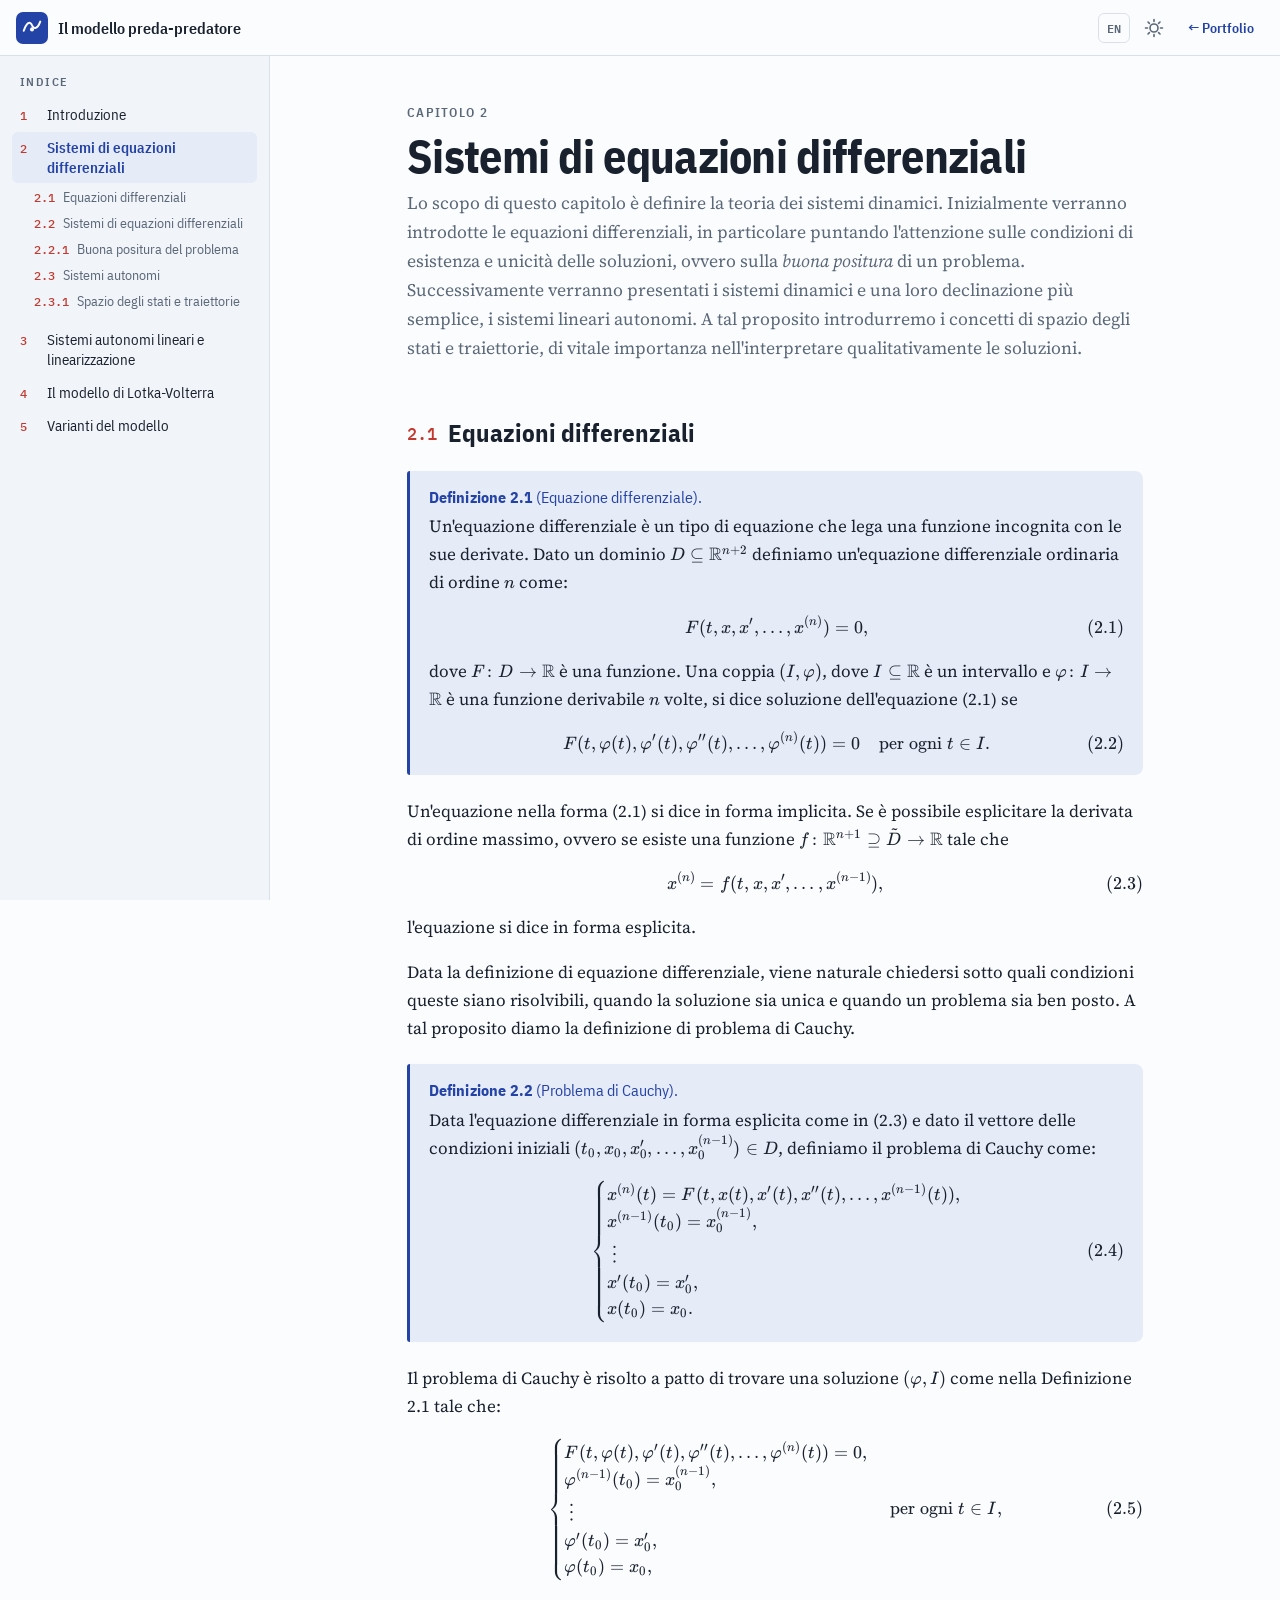
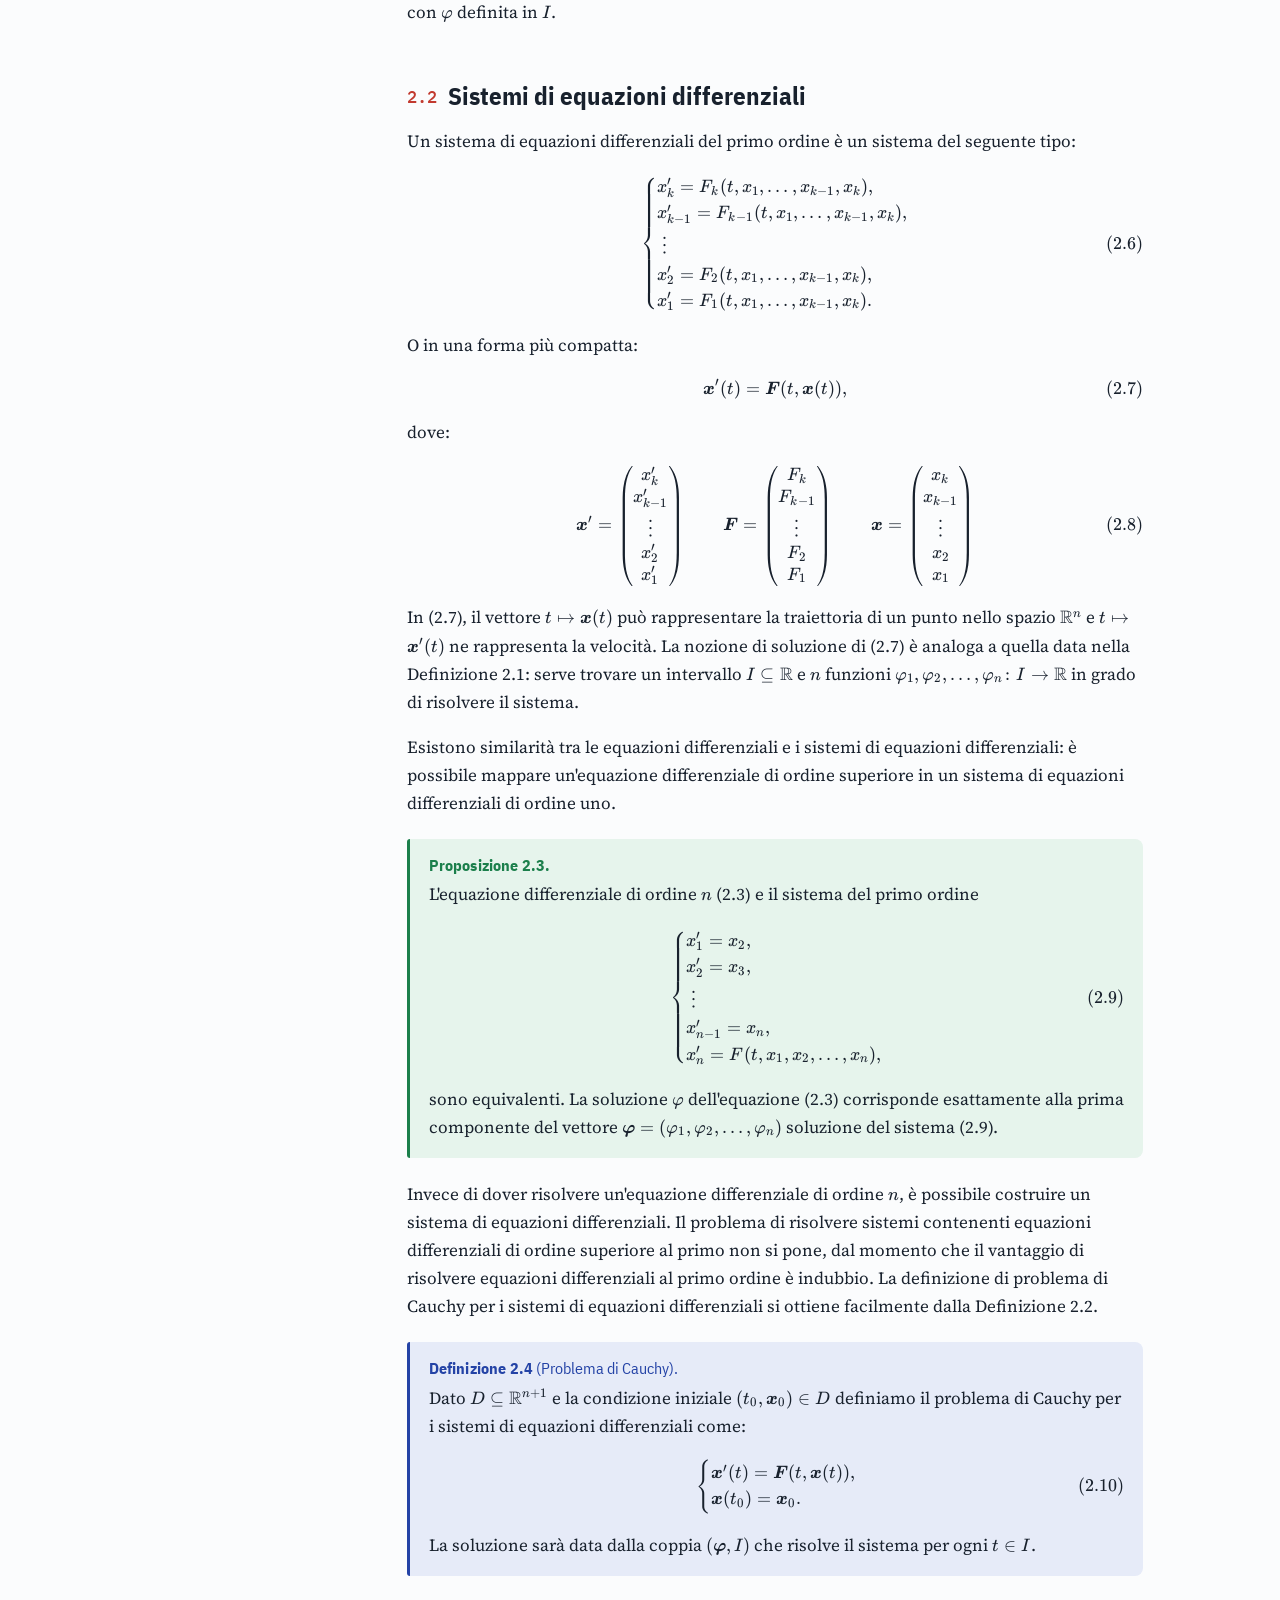
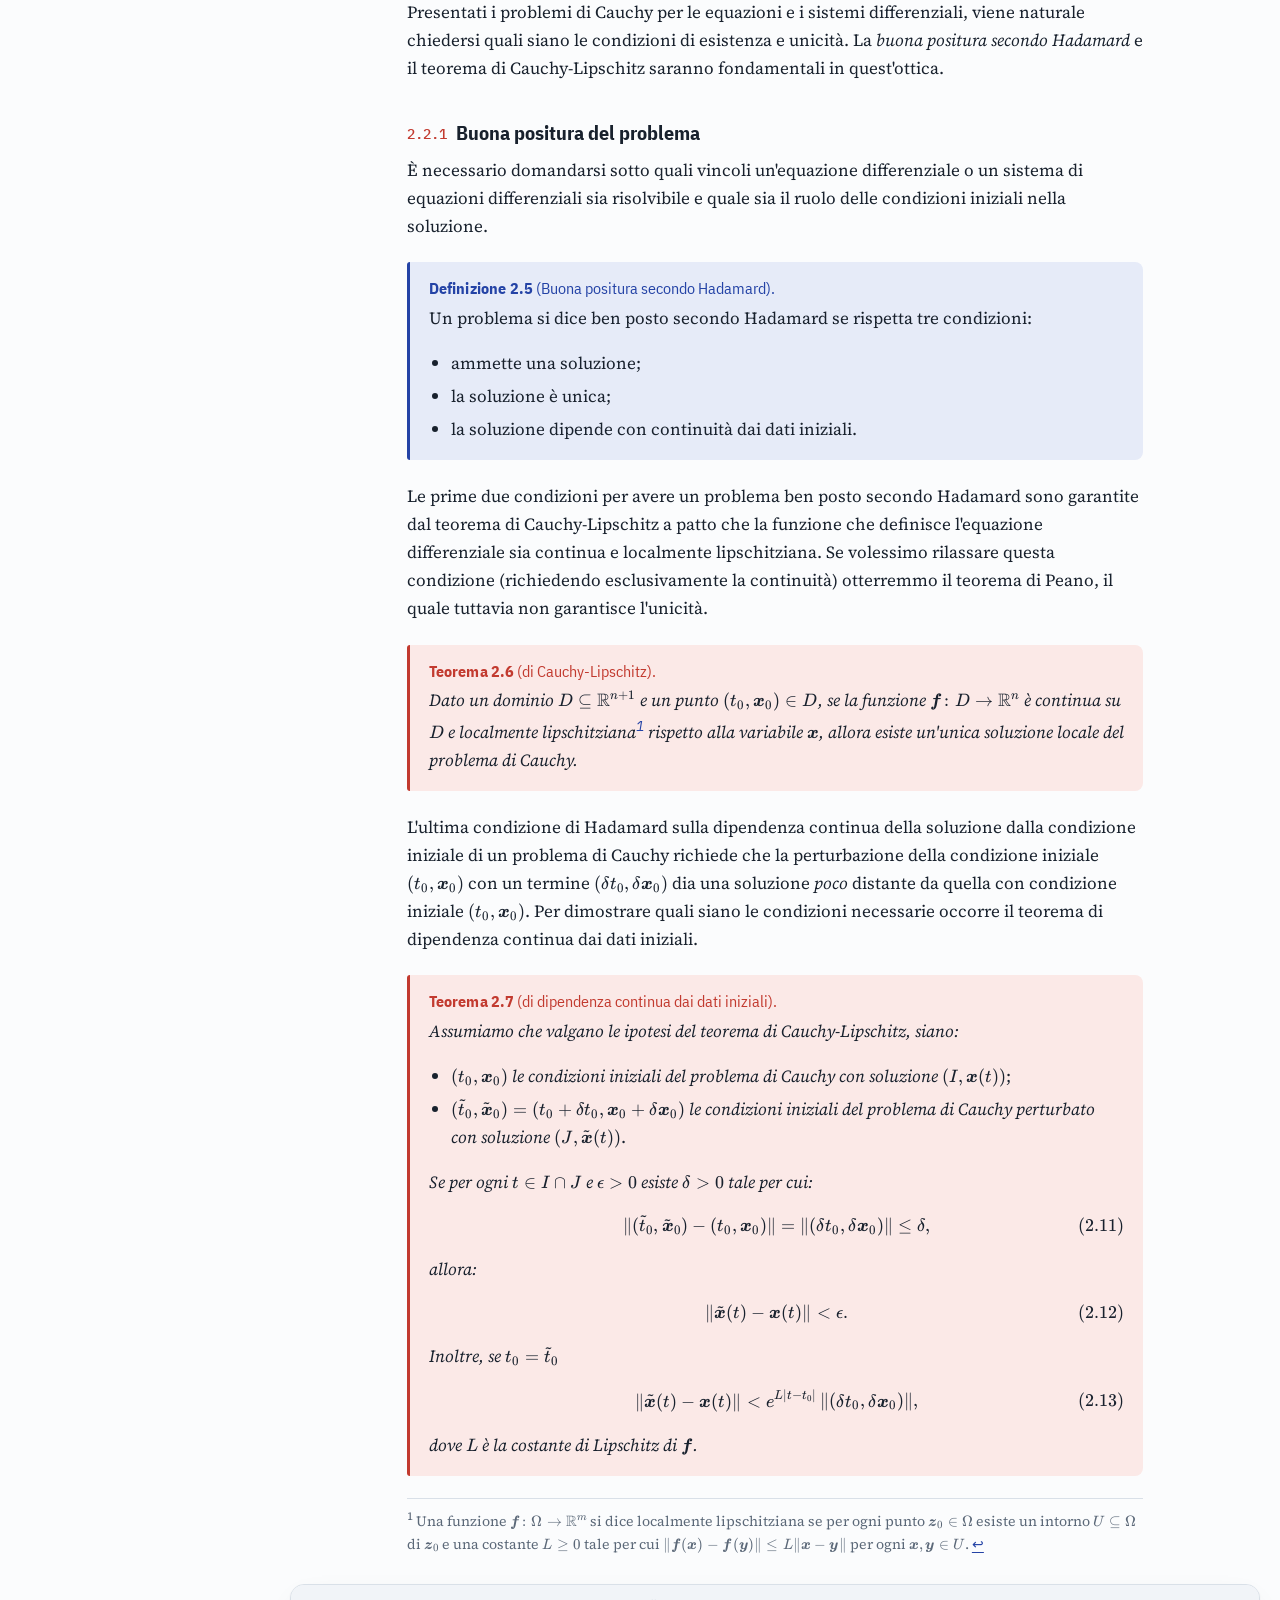
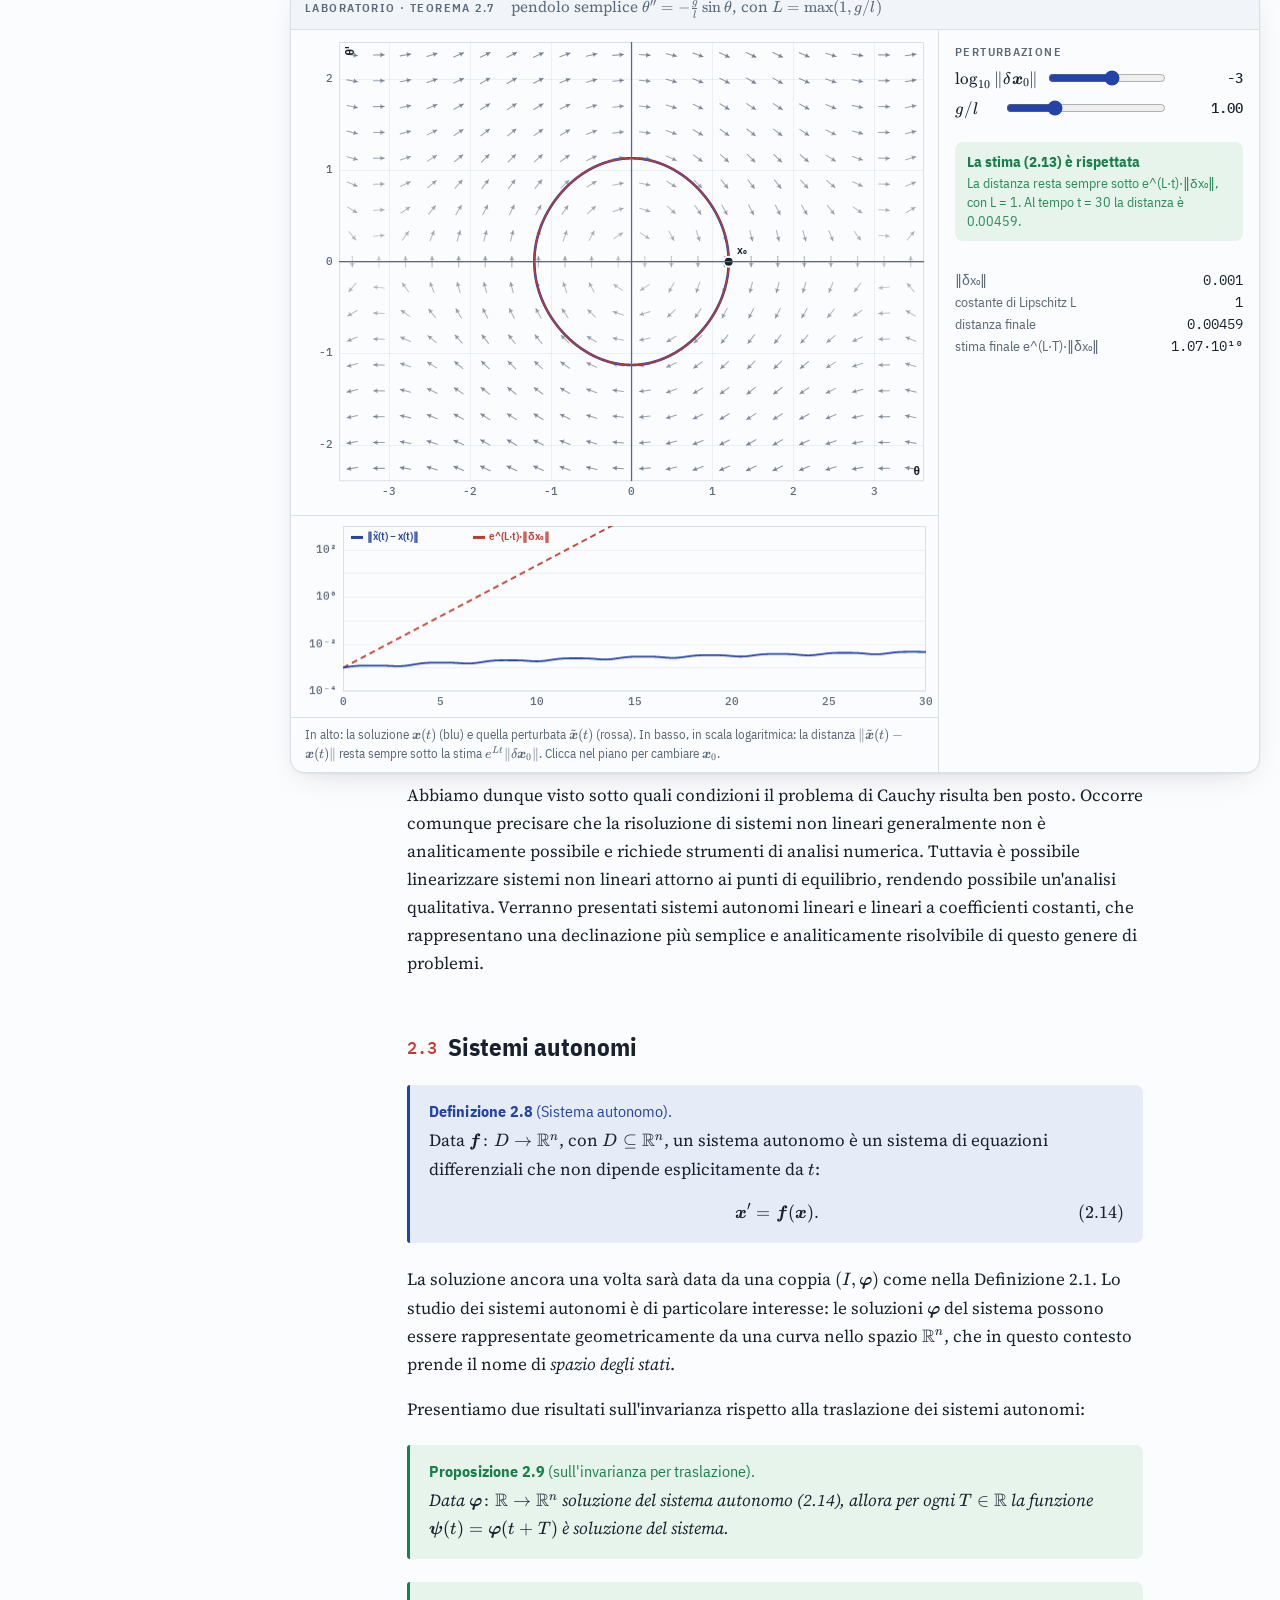
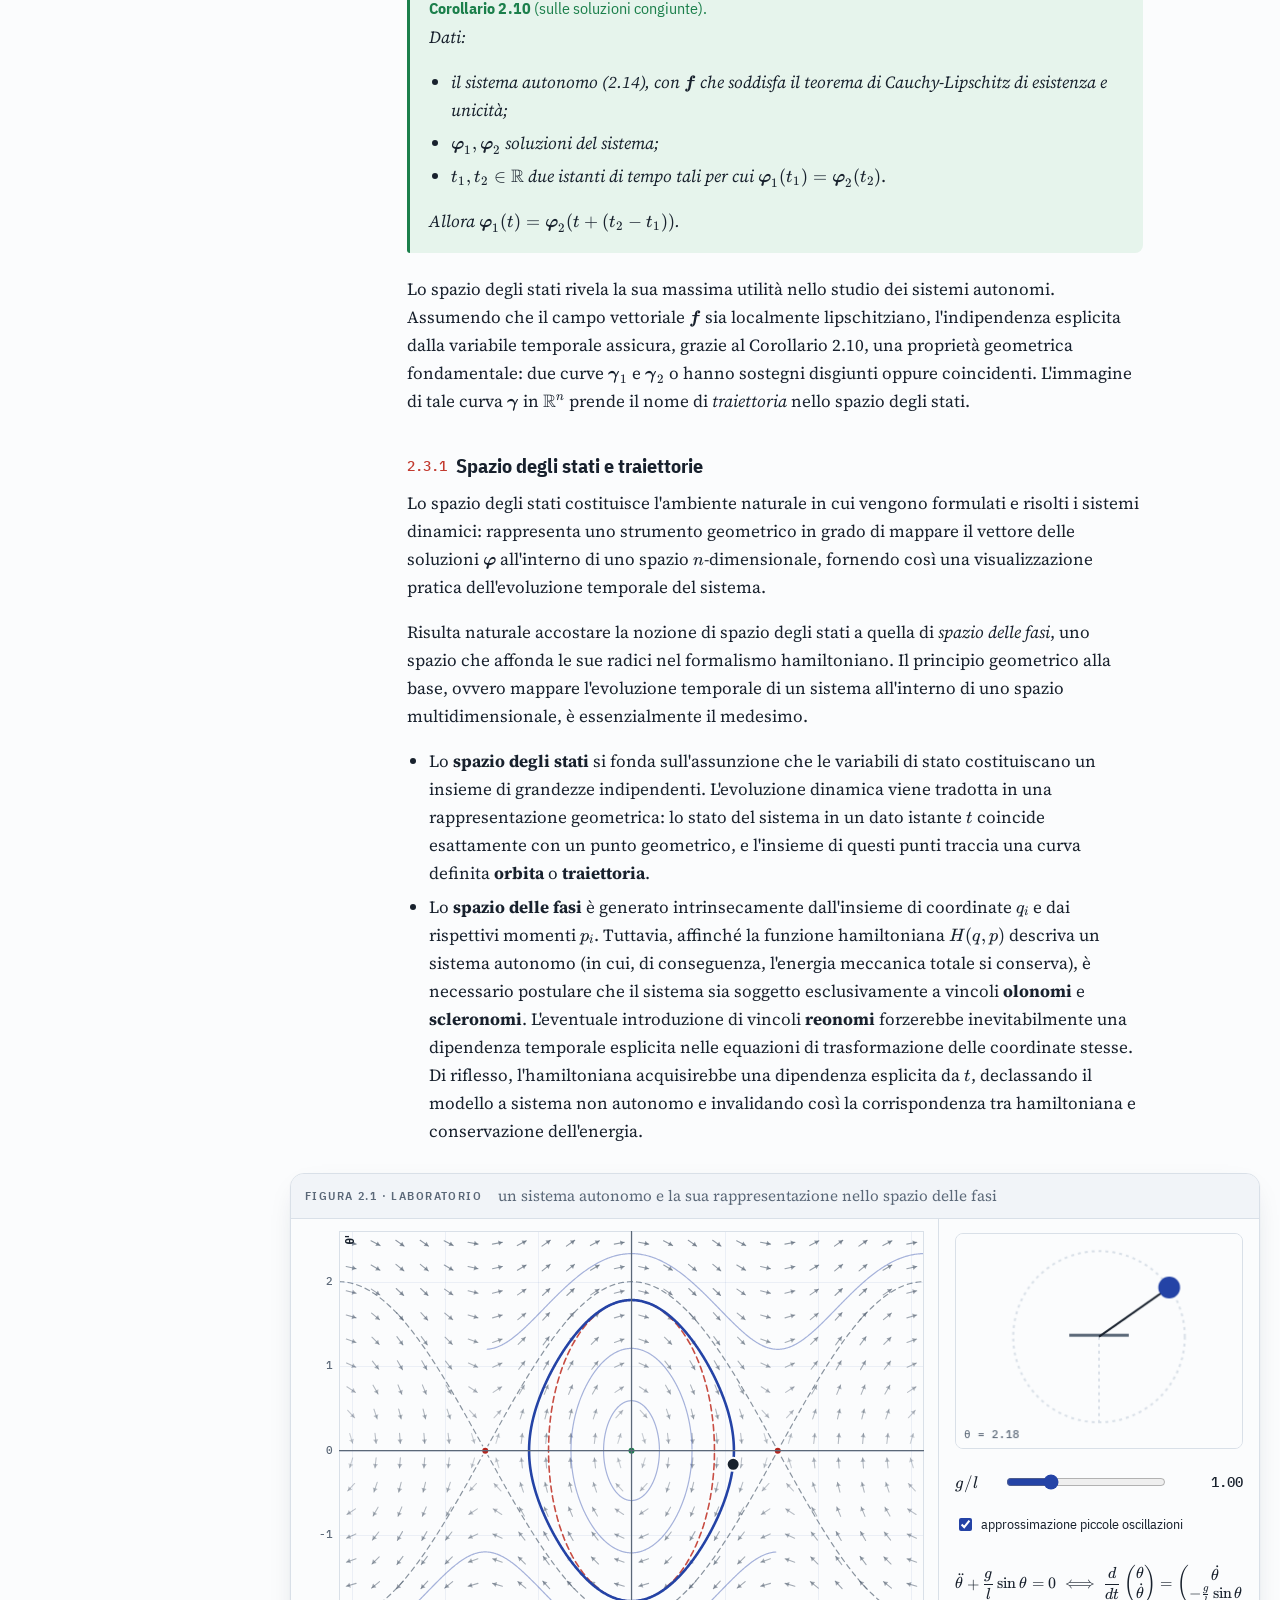
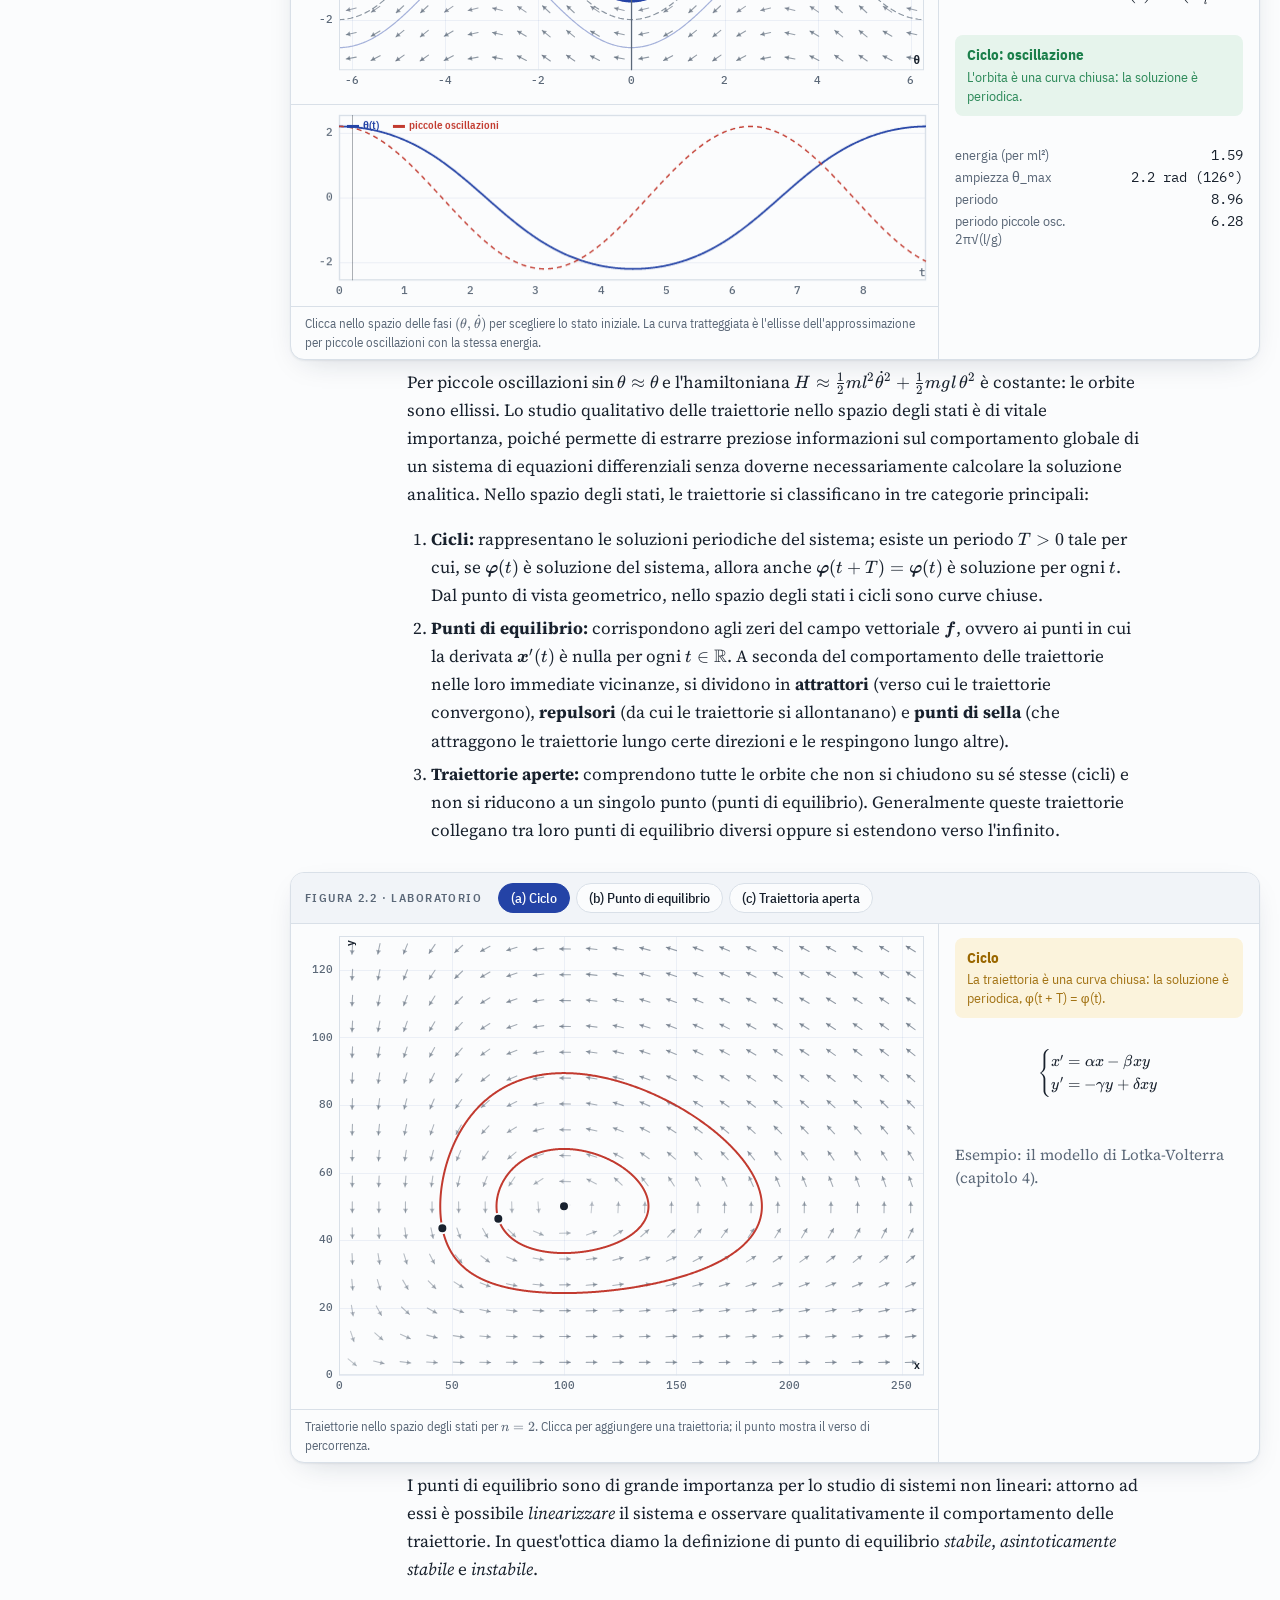
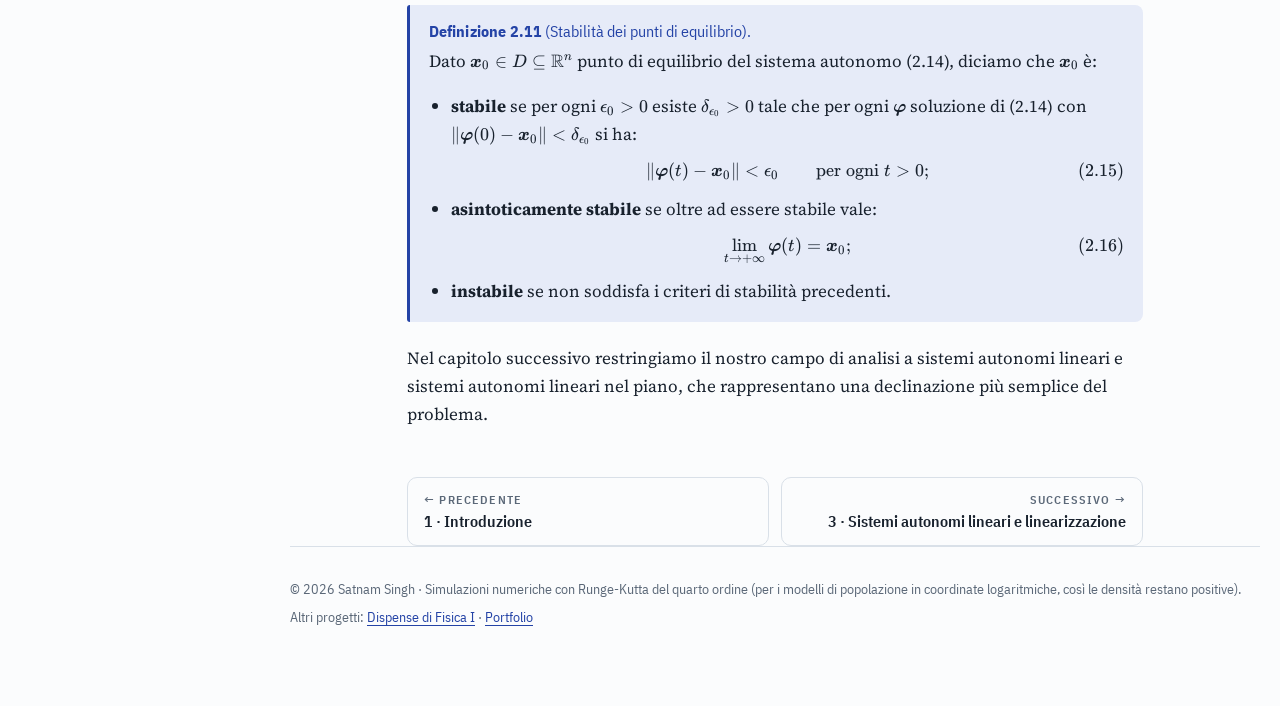
==== capitolo-2.html @ 23c91676 "Add files via upload" ====
<!doctype html>
<html lang="it">
<head>
<meta charset="utf-8">
<title>Sistemi di equazioni differenziali – problema di Cauchy, sistemi autonomi e spazio degli stati</title>
<meta name="viewport" content="width=device-width, initial-scale=1, viewport-fit=cover">
<meta name="claude:viewport-fit-sides" content="cover">
<meta name="description" content="Equazioni e sistemi differenziali, problema di Cauchy, buona positura secondo Hadamard, teorema di Cauchy-Lipschitz, dipendenza continua, sistemi autonomi, spazio degli stati e stabilità degli equilibri.">
<meta name="author" content="Satnam Singh">
<link rel="canonical" href="https://namsat.github.io/lotka-volterra/capitolo-2.html">
<meta property="og:title" content="Sistemi di equazioni differenziali – problema di Cauchy, sistemi autonomi e spazio degli stati">
<meta property="og:description" content="Equazioni e sistemi differenziali, problema di Cauchy, buona positura secondo Hadamard, teorema di Cauchy-Lipschitz, dipendenza continua, sistemi autonomi, spazio degli stati e stabilità degli equilibri.">
<meta property="og:type" content="article">
<meta property="og:url" content="https://namsat.github.io/lotka-volterra/capitolo-2.html">
<meta property="og:site_name" content="Il modello preda-predatore">
<meta property="og:locale" content="it_IT">
<meta property="og:image" content="https://namsat.github.io/lotka-volterra/assets/og.png">
<meta name="twitter:card" content="summary_large_image">
<link rel="icon" href="assets/favicon.svg" type="image/svg+xml">
<link rel="icon" href="assets/favicon-48.png" sizes="48x48" type="image/png">
<link rel="apple-touch-icon" href="assets/apple-touch-icon.png">
<script type="application/ld+json">{"@context": "https://schema.org", "@type": "Article", "headline": "Sistemi di equazioni differenziali – problema di Cauchy, sistemi autonomi e spazio degli stati", "name": "Sistemi di equazioni differenziali – problema di Cauchy, sistemi autonomi e spazio degli stati", "inLanguage": "it", "author": {"@type": "Person", "name": "Satnam Singh"}, "url": "https://namsat.github.io/lotka-volterra/capitolo-2.html", "image": "https://namsat.github.io/lotka-volterra/assets/og.png", "about": ["Lotka-Volterra", "sistemi dinamici", "equazioni differenziali"], "educationalLevel": "Università"}</script><script type="application/ld+json">{"@context": "https://schema.org", "@type": "BreadcrumbList", "itemListElement": [{"@type": "ListItem", "position": 1, "name": "Il modello preda-predatore", "item": "https://namsat.github.io/lotka-volterra/"}, {"@type": "ListItem", "position": 2, "name": "Sistemi di equazioni differenziali", "item": "https://namsat.github.io/lotka-volterra/capitolo-2.html"}]}</script>
<script>try{var t=localStorage.getItem('lv-theme');if(t)document.documentElement.dataset.theme=t}catch(e){}</script>
<link rel="preconnect" href="https://fonts.googleapis.com">
<link rel="preconnect" href="https://fonts.gstatic.com" crossorigin>
<link rel="stylesheet" href="https://fonts.googleapis.com/css2?family=IBM+Plex+Mono:wght@400;500&family=IBM+Plex+Sans+Condensed:wght@500;600;700&family=Source+Serif+4:ital,opsz,wght@0,8..60,400;0,8..60,600;1,8..60,400&display=swap">
<link rel="stylesheet" href="assets/katex.min.css">
<link rel="stylesheet" href="assets/style.css">
</head>
<body>
<a class="skip" href="#main">Vai al contenuto</a>
<header class="top">
  <button class="icon-btn menu-btn" id="menu-btn" aria-label="Apri indice" aria-controls="side-nav" aria-expanded="false"><svg viewBox="0 0 20 20" aria-hidden="true"><path d="M3 5h14M3 10h14M3 15h14"/></svg></button>
  <a class="brand" href="index.html"><span class="brand-mark" aria-hidden="true"><svg viewBox="0 0 24 24"><path d="M3 15c3-9 7-11 9-6s6 4 9-4" fill="none" stroke="#fbfcfd" stroke-width="2.2" stroke-linecap="round"/><circle cx="12" cy="13.5" r="2.2" fill="#fbfcfd"/></svg></span><span class="brand-t">Il modello preda-predatore</span></a>
  <div class="top-r" style="margin-left:auto">
    <a class="en-btn" id="en-btn" href="#" hidden translate="no" lang="en" title="Read in English (Google Translate)">EN</a>
    <button class="icon-btn" id="theme-btn" aria-label="Cambia tema"><svg viewBox="0 0 20 20" aria-hidden="true"><circle cx="10" cy="10" r="4"/><path d="M10 1.5v2M10 16.5v2M1.5 10h2M16.5 10h2M4 4l1.4 1.4M14.6 14.6 16 16M4 16l1.4-1.4M14.6 5.4 16 4"/></svg></button>
    <a class="port" href="/">← Portfolio</a>
  </div>
</header>
<div class="layout">
  <nav class="side-nav" id="side-nav" aria-label="Indice">
    <h2>Indice</h2>
    <ol>
<li><a href="index.html"><span class="n">1</span><span>Introduzione</span></a>
</li>
<li><a href="capitolo-2.html" class="cur" aria-current="page"><span class="n">2</span><span>Sistemi di equazioni differenziali</span></a>
<ol>
<li><a href="#equazioni-differenziali"><span class="n">2.1</span>Equazioni differenziali</a></li>
<li><a href="#sistemi-di-equazioni-differenziali"><span class="n">2.2</span>Sistemi di equazioni differenziali</a></li>
<li><a href="#buona-positura"><span class="n">2.2.1</span>Buona positura del problema</a></li>
<li><a href="#sistemi-autonomi"><span class="n">2.3</span>Sistemi autonomi</a></li>
<li><a href="#spazio-degli-stati"><span class="n">2.3.1</span>Spazio degli stati e traiettorie</a></li>
</ol>
</li>
<li><a href="capitolo-3.html"><span class="n">3</span><span>Sistemi autonomi lineari e linearizzazione</span></a>
</li>
<li><a href="capitolo-4.html"><span class="n">4</span><span>Il modello di Lotka-Volterra</span></a>
</li>
<li><a href="capitolo-5.html"><span class="n">5</span><span>Varianti del modello</span></a>
</li>
</ol>
  </nav>
  <div class="scrim" id="scrim" hidden></div>
  <main class="content" id="main">
<header class="ch-h"><p class="eyebrow">Capitolo 2</p><h1>Sistemi di equazioni differenziali</h1></header>
<article class="prose">
<p class="intro">Lo scopo di questo capitolo è definire la teoria dei sistemi dinamici. Inizialmente verranno introdotte le equazioni differenziali, in particolare puntando l'attenzione sulle condizioni di esistenza e unicità delle soluzioni, ovvero sulla <em>buona positura</em> di un problema. Successivamente verranno presentati i sistemi dinamici e una loro declinazione più semplice, i sistemi lineari autonomi. A tal proposito introdurremo i concetti di spazio degli stati e traiettorie, di vitale importanza nell'interpretare qualitativamente le soluzioni.</p>

<h2 id="equazioni-differenziali"><span class="hn">2.1</span> Equazioni differenziali</h2>
<div class="thm def"><p class="thm-h"><b>Definizione 2.1</b> (Equazione differenziale).</p>
<p>Un'equazione differenziale è un tipo di equazione che lega una funzione incognita con le sue derivate. Dato un dominio <span class="math inline notranslate" translate="no"><span class="katex"><span class="katex-html" aria-hidden="true"><span class="base"><span class="strut" style="height:0.8193em;vertical-align:-0.136em;"></span><span class="mord mathnormal" style="margin-right:0.0278em;">D</span><span class="mspace" style="margin-right:0.2778em;"></span><span class="mrel">⊆</span><span class="mspace" style="margin-right:0.2778em;"></span></span><span class="base"><span class="strut" style="height:0.8141em;"></span><span class="mord"><span class="mord mathbb">R</span><span class="msupsub"><span class="vlist-t"><span class="vlist-r"><span class="vlist" style="height:0.8141em;"><span style="top:-3.063em;margin-right:0.05em;"><span class="pstrut" style="height:2.7em;"></span><span class="sizing reset-size6 size3 mtight"><span class="mord mtight"><span class="mord mathnormal mtight">n</span><span class="mbin mtight">+</span><span class="mord mtight">2</span></span></span></span></span></span></span></span></span></span></span></span></span> definiamo un'equazione differenziale ordinaria di ordine <span class="math inline notranslate" translate="no"><span class="katex"><span class="katex-html" aria-hidden="true"><span class="base"><span class="strut" style="height:0.4306em;"></span><span class="mord mathnormal">n</span></span></span></span></span> come:</p>
<span class="math display notranslate" translate="no"><span class="katex-display"><span class="katex"><span class="katex-html" aria-hidden="true"><span class="base"><span class="strut" style="height:1.188em;vertical-align:-0.25em;"></span><span class="mord mathnormal" style="margin-right:0.1389em;">F</span><span class="mopen">(</span><span class="mord mathnormal">t</span><span class="mpunct">,</span><span class="mspace" style="margin-right:0.1667em;"></span><span class="mord mathnormal">x</span><span class="mpunct">,</span><span class="mspace" style="margin-right:0.1667em;"></span><span class="mord"><span class="mord mathnormal">x</span><span class="msupsub"><span class="vlist-t"><span class="vlist-r"><span class="vlist" style="height:0.8019em;"><span style="top:-3.113em;margin-right:0.05em;"><span class="pstrut" style="height:2.7em;"></span><span class="sizing reset-size6 size3 mtight"><span class="mord mtight"><span class="mord mtight">′</span></span></span></span></span></span></span></span></span><span class="mpunct">,</span><span class="mspace" style="margin-right:0.1667em;"></span><span class="minner">…</span><span class="mspace" style="margin-right:0.1667em;"></span><span class="mpunct">,</span><span class="mspace" style="margin-right:0.1667em;"></span><span class="mord"><span class="mord mathnormal">x</span><span class="msupsub"><span class="vlist-t"><span class="vlist-r"><span class="vlist" style="height:0.938em;"><span style="top:-3.113em;margin-right:0.05em;"><span class="pstrut" style="height:2.7em;"></span><span class="sizing reset-size6 size3 mtight"><span class="mord mtight"><span class="mopen mtight">(</span><span class="mord mathnormal mtight">n</span><span class="mclose mtight">)</span></span></span></span></span></span></span></span></span><span class="mclose">)</span><span class="mspace" style="margin-right:0.2778em;"></span><span class="mrel">=</span><span class="mspace" style="margin-right:0.2778em;"></span></span><span class="base"><span class="strut" style="height:0.8389em;vertical-align:-0.1944em;"></span><span class="mord">0</span><span class="mpunct">,</span></span><span class="tag"><span class="strut" style="height:1.188em;vertical-align:-0.25em;"></span><span class="mord text"><span class="mord">(</span><span class="mord"><span class="mord">2.1</span></span><span class="mord">)</span></span></span></span></span></span></span>
<p>dove <span class="math inline notranslate" translate="no"><span class="katex"><span class="katex-html" aria-hidden="true"><span class="base"><span class="strut" style="height:0.6833em;"></span><span class="mord mathnormal" style="margin-right:0.1389em;">F</span><span class="mspace nobreak"></span><span class="mspace" style="margin-right:0.1111em;"></span><span class="mpunct"></span><span class="mspace" style="margin-right:-0.1667em;"></span><span class="mspace" style="margin-right:0.1667em;"></span><span class="mord"><span class="mrel">:</span></span><span class="mspace" style="margin-right:0.3333em;"></span><span class="mord mathnormal" style="margin-right:0.0278em;">D</span><span class="mspace" style="margin-right:0.2778em;"></span><span class="mrel">→</span><span class="mspace" style="margin-right:0.2778em;"></span></span><span class="base"><span class="strut" style="height:0.6889em;"></span><span class="mord mathbb">R</span></span></span></span></span> è una funzione. Una coppia <span class="math inline notranslate" translate="no"><span class="katex"><span class="katex-html" aria-hidden="true"><span class="base"><span class="strut" style="height:1em;vertical-align:-0.25em;"></span><span class="mopen">(</span><span class="mord mathnormal" style="margin-right:0.0785em;">I</span><span class="mpunct">,</span><span class="mspace" style="margin-right:0.1667em;"></span><span class="mord mathnormal">φ</span><span class="mclose">)</span></span></span></span></span>, dove <span class="math inline notranslate" translate="no"><span class="katex"><span class="katex-html" aria-hidden="true"><span class="base"><span class="strut" style="height:0.8193em;vertical-align:-0.136em;"></span><span class="mord mathnormal" style="margin-right:0.0785em;">I</span><span class="mspace" style="margin-right:0.2778em;"></span><span class="mrel">⊆</span><span class="mspace" style="margin-right:0.2778em;"></span></span><span class="base"><span class="strut" style="height:0.6889em;"></span><span class="mord mathbb">R</span></span></span></span></span> è un intervallo e <span class="math inline notranslate" translate="no"><span class="katex"><span class="katex-html" aria-hidden="true"><span class="base"><span class="strut" style="height:0.8778em;vertical-align:-0.1944em;"></span><span class="mord mathnormal">φ</span><span class="mspace nobreak"></span><span class="mspace" style="margin-right:0.1111em;"></span><span class="mpunct"></span><span class="mspace" style="margin-right:-0.1667em;"></span><span class="mspace" style="margin-right:0.1667em;"></span><span class="mord"><span class="mrel">:</span></span><span class="mspace" style="margin-right:0.3333em;"></span><span class="mord mathnormal" style="margin-right:0.0785em;">I</span><span class="mspace" style="margin-right:0.2778em;"></span><span class="mrel">→</span><span class="mspace" style="margin-right:0.2778em;"></span></span><span class="base"><span class="strut" style="height:0.6889em;"></span><span class="mord mathbb">R</span></span></span></span></span> è una funzione derivabile <span class="math inline notranslate" translate="no"><span class="katex"><span class="katex-html" aria-hidden="true"><span class="base"><span class="strut" style="height:0.4306em;"></span><span class="mord mathnormal">n</span></span></span></span></span> volte, si dice soluzione dell'equazione (2.1) se</p>
<span class="math display notranslate" translate="no"><span class="katex-display"><span class="katex"><span class="katex-html" aria-hidden="true"><span class="base"><span class="strut" style="height:1.188em;vertical-align:-0.25em;"></span><span class="mord mathnormal" style="margin-right:0.1389em;">F</span><span class="mopen">(</span><span class="mord mathnormal">t</span><span class="mpunct">,</span><span class="mspace" style="margin-right:0.1667em;"></span><span class="mord mathnormal">φ</span><span class="mopen">(</span><span class="mord mathnormal">t</span><span class="mclose">)</span><span class="mpunct">,</span><span class="mspace" style="margin-right:0.1667em;"></span><span class="mord"><span class="mord mathnormal">φ</span><span class="msupsub"><span class="vlist-t"><span class="vlist-r"><span class="vlist" style="height:0.8019em;"><span style="top:-3.113em;margin-right:0.05em;"><span class="pstrut" style="height:2.7em;"></span><span class="sizing reset-size6 size3 mtight"><span class="mord mtight"><span class="mord mtight">′</span></span></span></span></span></span></span></span></span><span class="mopen">(</span><span class="mord mathnormal">t</span><span class="mclose">)</span><span class="mpunct">,</span><span class="mspace" style="margin-right:0.1667em;"></span><span class="mord"><span class="mord mathnormal">φ</span><span class="msupsub"><span class="vlist-t"><span class="vlist-r"><span class="vlist" style="height:0.8019em;"><span style="top:-3.113em;margin-right:0.05em;"><span class="pstrut" style="height:2.7em;"></span><span class="sizing reset-size6 size3 mtight"><span class="mord mtight"><span class="mord mtight">′′</span></span></span></span></span></span></span></span></span><span class="mopen">(</span><span class="mord mathnormal">t</span><span class="mclose">)</span><span class="mpunct">,</span><span class="mspace" style="margin-right:0.1667em;"></span><span class="minner">…</span><span class="mspace" style="margin-right:0.1667em;"></span><span class="mpunct">,</span><span class="mspace" style="margin-right:0.1667em;"></span><span class="mord"><span class="mord mathnormal">φ</span><span class="msupsub"><span class="vlist-t"><span class="vlist-r"><span class="vlist" style="height:0.938em;"><span style="top:-3.113em;margin-right:0.05em;"><span class="pstrut" style="height:2.7em;"></span><span class="sizing reset-size6 size3 mtight"><span class="mord mtight"><span class="mopen mtight">(</span><span class="mord mathnormal mtight">n</span><span class="mclose mtight">)</span></span></span></span></span></span></span></span></span><span class="mopen">(</span><span class="mord mathnormal">t</span><span class="mclose">))</span><span class="mspace" style="margin-right:0.2778em;"></span><span class="mrel">=</span><span class="mspace" style="margin-right:0.2778em;"></span></span><span class="base"><span class="strut" style="height:0.8623em;vertical-align:-0.1944em;"></span><span class="mord">0</span><span class="mspace" style="margin-right:1em;"></span><span class="mord text"><span class="mord">per ogni </span></span><span class="mord mathnormal">t</span><span class="mspace" style="margin-right:0.2778em;"></span><span class="mrel">∈</span><span class="mspace" style="margin-right:0.2778em;"></span></span><span class="base"><span class="strut" style="height:0.6833em;"></span><span class="mord mathnormal" style="margin-right:0.0785em;">I</span><span class="mord">.</span></span><span class="tag"><span class="strut" style="height:1.188em;vertical-align:-0.25em;"></span><span class="mord text"><span class="mord">(</span><span class="mord"><span class="mord">2.2</span></span><span class="mord">)</span></span></span></span></span></span></span>
</div>
<p>Un'equazione nella forma (2.1) si dice in forma implicita. Se è possibile esplicitare la derivata di ordine massimo, ovvero se esiste una funzione <span class="math inline notranslate" translate="no"><span class="katex"><span class="katex-html" aria-hidden="true"><span class="base"><span class="strut" style="height:1.0085em;vertical-align:-0.1944em;"></span><span class="mord mathnormal" style="margin-right:0.1076em;">f</span><span class="mspace nobreak"></span><span class="mspace" style="margin-right:0.1111em;"></span><span class="mpunct"></span><span class="mspace" style="margin-right:-0.1667em;"></span><span class="mspace" style="margin-right:0.1667em;"></span><span class="mord"><span class="mrel">:</span></span><span class="mspace" style="margin-right:0.3333em;"></span><span class="mord"><span class="mord mathbb">R</span><span class="msupsub"><span class="vlist-t"><span class="vlist-r"><span class="vlist" style="height:0.8141em;"><span style="top:-3.063em;margin-right:0.05em;"><span class="pstrut" style="height:2.7em;"></span><span class="sizing reset-size6 size3 mtight"><span class="mord mtight"><span class="mord mathnormal mtight">n</span><span class="mbin mtight">+</span><span class="mord mtight">1</span></span></span></span></span></span></span></span></span><span class="mspace" style="margin-right:0.2778em;"></span><span class="mrel">⊇</span><span class="mspace" style="margin-right:0.2778em;"></span></span><span class="base"><span class="strut" style="height:0.9202em;"></span><span class="mord accent"><span class="vlist-t"><span class="vlist-r"><span class="vlist" style="height:0.9202em;"><span style="top:-3em;"><span class="pstrut" style="height:3em;"></span><span class="mord mathnormal" style="margin-right:0.0278em;">D</span></span><span style="top:-3.6023em;"><span class="pstrut" style="height:3em;"></span><span class="accent-body" style="left:-0.1944em;"><span class="mord">~</span></span></span></span></span></span></span><span class="mspace" style="margin-right:0.2778em;"></span><span class="mrel">→</span><span class="mspace" style="margin-right:0.2778em;"></span></span><span class="base"><span class="strut" style="height:0.6889em;"></span><span class="mord mathbb">R</span></span></span></span></span> tale che</p>
<span class="math display notranslate" translate="no"><span class="katex-display"><span class="katex"><span class="katex-html" aria-hidden="true"><span class="base"><span class="strut" style="height:0.938em;"></span><span class="mord"><span class="mord mathnormal">x</span><span class="msupsub"><span class="vlist-t"><span class="vlist-r"><span class="vlist" style="height:0.938em;"><span style="top:-3.113em;margin-right:0.05em;"><span class="pstrut" style="height:2.7em;"></span><span class="sizing reset-size6 size3 mtight"><span class="mord mtight"><span class="mopen mtight">(</span><span class="mord mathnormal mtight">n</span><span class="mclose mtight">)</span></span></span></span></span></span></span></span></span><span class="mspace" style="margin-right:0.2778em;"></span><span class="mrel">=</span><span class="mspace" style="margin-right:0.2778em;"></span></span><span class="base"><span class="strut" style="height:1.188em;vertical-align:-0.25em;"></span><span class="mord mathnormal" style="margin-right:0.1076em;">f</span><span class="mopen">(</span><span class="mord mathnormal">t</span><span class="mpunct">,</span><span class="mspace" style="margin-right:0.1667em;"></span><span class="mord mathnormal">x</span><span class="mpunct">,</span><span class="mspace" style="margin-right:0.1667em;"></span><span class="mord"><span class="mord mathnormal">x</span><span class="msupsub"><span class="vlist-t"><span class="vlist-r"><span class="vlist" style="height:0.8019em;"><span style="top:-3.113em;margin-right:0.05em;"><span class="pstrut" style="height:2.7em;"></span><span class="sizing reset-size6 size3 mtight"><span class="mord mtight"><span class="mord mtight">′</span></span></span></span></span></span></span></span></span><span class="mpunct">,</span><span class="mspace" style="margin-right:0.1667em;"></span><span class="minner">…</span><span class="mspace" style="margin-right:0.1667em;"></span><span class="mpunct">,</span><span class="mspace" style="margin-right:0.1667em;"></span><span class="mord"><span class="mord mathnormal">x</span><span class="msupsub"><span class="vlist-t"><span class="vlist-r"><span class="vlist" style="height:0.938em;"><span style="top:-3.113em;margin-right:0.05em;"><span class="pstrut" style="height:2.7em;"></span><span class="sizing reset-size6 size3 mtight"><span class="mord mtight"><span class="mopen mtight">(</span><span class="mord mathnormal mtight">n</span><span class="mbin mtight">−</span><span class="mord mtight">1</span><span class="mclose mtight">)</span></span></span></span></span></span></span></span></span><span class="mclose">)</span><span class="mpunct">,</span></span><span class="tag"><span class="strut" style="height:1.188em;vertical-align:-0.25em;"></span><span class="mord text"><span class="mord">(</span><span class="mord"><span class="mord">2.3</span></span><span class="mord">)</span></span></span></span></span></span></span>
<p>l'equazione si dice in forma esplicita.</p>
<p>Data la definizione di equazione differenziale, viene naturale chiedersi sotto quali condizioni queste siano risolvibili, quando la soluzione sia unica e quando un problema sia ben posto. A tal proposito diamo la definizione di problema di Cauchy.</p>
<div class="thm def"><p class="thm-h"><b>Definizione 2.2</b> (Problema di Cauchy).</p>
<p>Data l'equazione differenziale in forma esplicita come in (2.3) e dato il vettore delle condizioni iniziali <span class="math inline notranslate" translate="no"><span class="katex"><span class="katex-html" aria-hidden="true"><span class="base"><span class="strut" style="height:1.3111em;vertical-align:-0.2663em;"></span><span class="mopen">(</span><span class="mord"><span class="mord mathnormal">t</span><span class="msupsub"><span class="vlist-t vlist-t2"><span class="vlist-r"><span class="vlist" style="height:0.3011em;"><span style="top:-2.55em;margin-left:0em;margin-right:0.05em;"><span class="pstrut" style="height:2.7em;"></span><span class="sizing reset-size6 size3 mtight"><span class="mord mtight">0</span></span></span></span><span class="vlist-s">​</span></span><span class="vlist-r"><span class="vlist" style="height:0.15em;"><span></span></span></span></span></span></span><span class="mpunct">,</span><span class="mspace" style="margin-right:0.1667em;"></span><span class="mord"><span class="mord mathnormal">x</span><span class="msupsub"><span class="vlist-t vlist-t2"><span class="vlist-r"><span class="vlist" style="height:0.3011em;"><span style="top:-2.55em;margin-left:0em;margin-right:0.05em;"><span class="pstrut" style="height:2.7em;"></span><span class="sizing reset-size6 size3 mtight"><span class="mord mtight">0</span></span></span></span><span class="vlist-s">​</span></span><span class="vlist-r"><span class="vlist" style="height:0.15em;"><span></span></span></span></span></span></span><span class="mpunct">,</span><span class="mspace" style="margin-right:0.1667em;"></span><span class="mord"><span class="mord mathnormal">x</span><span class="msupsub"><span class="vlist-t vlist-t2"><span class="vlist-r"><span class="vlist" style="height:0.7519em;"><span style="top:-2.4519em;margin-left:0em;margin-right:0.05em;"><span class="pstrut" style="height:2.7em;"></span><span class="sizing reset-size6 size3 mtight"><span class="mord mtight">0</span></span></span><span style="top:-3.063em;margin-right:0.05em;"><span class="pstrut" style="height:2.7em;"></span><span class="sizing reset-size6 size3 mtight"><span class="mord mtight"><span class="mord mtight">′</span></span></span></span></span><span class="vlist-s">​</span></span><span class="vlist-r"><span class="vlist" style="height:0.2481em;"><span></span></span></span></span></span></span><span class="mpunct">,</span><span class="mspace" style="margin-right:0.1667em;"></span><span class="minner">…</span><span class="mspace" style="margin-right:0.1667em;"></span><span class="mpunct">,</span><span class="mspace" style="margin-right:0.1667em;"></span><span class="mord"><span class="mord mathnormal">x</span><span class="msupsub"><span class="vlist-t vlist-t2"><span class="vlist-r"><span class="vlist" style="height:1.0448em;"><span style="top:-2.4337em;margin-left:0em;margin-right:0.05em;"><span class="pstrut" style="height:2.7em;"></span><span class="sizing reset-size6 size3 mtight"><span class="mord mtight">0</span></span></span><span style="top:-3.2198em;margin-right:0.05em;"><span class="pstrut" style="height:2.7em;"></span><span class="sizing reset-size6 size3 mtight"><span class="mord mtight"><span class="mopen mtight">(</span><span class="mord mathnormal mtight">n</span><span class="mbin mtight">−</span><span class="mord mtight">1</span><span class="mclose mtight">)</span></span></span></span></span><span class="vlist-s">​</span></span><span class="vlist-r"><span class="vlist" style="height:0.2663em;"><span></span></span></span></span></span></span><span class="mclose">)</span><span class="mspace" style="margin-right:0.2778em;"></span><span class="mrel">∈</span><span class="mspace" style="margin-right:0.2778em;"></span></span><span class="base"><span class="strut" style="height:0.6833em;"></span><span class="mord mathnormal" style="margin-right:0.0278em;">D</span></span></span></span></span>, definiamo il problema di Cauchy come:</p>
<span class="math display notranslate" translate="no"><span class="katex-display"><span class="katex"><span class="katex-html" aria-hidden="true"><span class="base"><span class="strut" style="height:7.8em;vertical-align:-3.65em;"></span><span class="minner"><span class="mopen"><span class="delimsizing mult"><span class="vlist-t vlist-t2"><span class="vlist-r"><span class="vlist" style="height:4.15em;"><span style="top:-1.366em;"><span class="pstrut" style="height:4.116em;"></span><span class="delimsizinginner delim-size4"><span>⎩</span></span></span><span style="top:-1.358em;"><span class="pstrut" style="height:4.116em;"></span><span style="height:2.116em;width:0.8889em;"><svg xmlns="http://www.w3.org/2000/svg" width="0.8889em" height="2.116em" style="width:0.8889em" viewBox="0 0 888.89 2116" preserveAspectRatio="xMinYMin"><path d="M384 0 H504 V2116 H384z M384 0 H504 V2116 H384z"/></svg></span></span><span style="top:-4.116em;"><span class="pstrut" style="height:4.116em;"></span><span class="delimsizinginner delim-size4"><span>⎨</span></span></span><span style="top:-5.258em;"><span class="pstrut" style="height:4.116em;"></span><span style="height:2.116em;width:0.8889em;"><svg xmlns="http://www.w3.org/2000/svg" width="0.8889em" height="2.116em" style="width:0.8889em" viewBox="0 0 888.89 2116" preserveAspectRatio="xMinYMin"><path d="M384 0 H504 V2116 H384z M384 0 H504 V2116 H384z"/></svg></span></span><span style="top:-7.366em;"><span class="pstrut" style="height:4.116em;"></span><span class="delimsizinginner delim-size4"><span>⎧</span></span></span></span><span class="vlist-s">​</span></span><span class="vlist-r"><span class="vlist" style="height:3.65em;"><span></span></span></span></span></span></span><span class="mord"><span class="mtable"><span class="col-align-l"><span class="vlist-t vlist-t2"><span class="vlist-r"><span class="vlist" style="height:4.1144em;"><span style="top:-6.7939em;"><span class="pstrut" style="height:3.6875em;"></span><span class="mord"><span class="mord"><span class="mord mathnormal">x</span><span class="msupsub"><span class="vlist-t"><span class="vlist-r"><span class="vlist" style="height:0.888em;"><span style="top:-3.063em;margin-right:0.05em;"><span class="pstrut" style="height:2.7em;"></span><span class="sizing reset-size6 size3 mtight"><span class="mord mtight"><span class="mopen mtight">(</span><span class="mord mathnormal mtight">n</span><span class="mclose mtight">)</span></span></span></span></span></span></span></span></span><span class="mopen">(</span><span class="mord mathnormal">t</span><span class="mclose">)</span><span class="mspace" style="margin-right:0.2778em;"></span><span class="mrel">=</span><span class="mspace" style="margin-right:0.2778em;"></span><span class="mord mathnormal" style="margin-right:0.1389em;">F</span><span class="mopen">(</span><span class="mord mathnormal">t</span><span class="mpunct">,</span><span class="mspace" style="margin-right:0.1667em;"></span><span class="mord mathnormal">x</span><span class="mopen">(</span><span class="mord mathnormal">t</span><span class="mclose">)</span><span class="mpunct">,</span><span class="mspace" style="margin-right:0.1667em;"></span><span class="mord"><span class="mord mathnormal">x</span><span class="msupsub"><span class="vlist-t"><span class="vlist-r"><span class="vlist" style="height:0.7519em;"><span style="top:-3.063em;margin-right:0.05em;"><span class="pstrut" style="height:2.7em;"></span><span class="sizing reset-size6 size3 mtight"><span class="mord mtight"><span class="mord mtight">′</span></span></span></span></span></span></span></span></span><span class="mopen">(</span><span class="mord mathnormal">t</span><span class="mclose">)</span><span class="mpunct">,</span><span class="mspace" style="margin-right:0.1667em;"></span><span class="mord"><span class="mord mathnormal">x</span><span class="msupsub"><span class="vlist-t"><span class="vlist-r"><span class="vlist" style="height:0.7519em;"><span style="top:-3.063em;margin-right:0.05em;"><span class="pstrut" style="height:2.7em;"></span><span class="sizing reset-size6 size3 mtight"><span class="mord mtight"><span class="mord mtight">′′</span></span></span></span></span></span></span></span></span><span class="mopen">(</span><span class="mord mathnormal">t</span><span class="mclose">)</span><span class="mpunct">,</span><span class="mspace" style="margin-right:0.1667em;"></span><span class="minner">…</span><span class="mspace" style="margin-right:0.1667em;"></span><span class="mpunct">,</span><span class="mspace" style="margin-right:0.1667em;"></span><span class="mord"><span class="mord mathnormal">x</span><span class="msupsub"><span class="vlist-t"><span class="vlist-r"><span class="vlist" style="height:0.888em;"><span style="top:-3.063em;margin-right:0.05em;"><span class="pstrut" style="height:2.7em;"></span><span class="sizing reset-size6 size3 mtight"><span class="mord mtight"><span class="mopen mtight">(</span><span class="mord mathnormal mtight">n</span><span class="mbin mtight">−</span><span class="mord mtight">1</span><span class="mclose mtight">)</span></span></span></span></span></span></span></span></span><span class="mopen">(</span><span class="mord mathnormal">t</span><span class="mclose">))</span><span class="mpunct">,</span></span></span><span style="top:-5.3171em;"><span class="pstrut" style="height:3.6875em;"></span><span class="mord"><span class="mord"><span class="mord mathnormal">x</span><span class="msupsub"><span class="vlist-t"><span class="vlist-r"><span class="vlist" style="height:0.888em;"><span style="top:-3.063em;margin-right:0.05em;"><span class="pstrut" style="height:2.7em;"></span><span class="sizing reset-size6 size3 mtight"><span class="mord mtight"><span class="mopen mtight">(</span><span class="mord mathnormal mtight">n</span><span class="mbin mtight">−</span><span class="mord mtight">1</span><span class="mclose mtight">)</span></span></span></span></span></span></span></span></span><span class="mopen">(</span><span class="mord"><span class="mord mathnormal">t</span><span class="msupsub"><span class="vlist-t vlist-t2"><span class="vlist-r"><span class="vlist" style="height:0.3011em;"><span style="top:-2.55em;margin-left:0em;margin-right:0.05em;"><span class="pstrut" style="height:2.7em;"></span><span class="sizing reset-size6 size3 mtight"><span class="mord mtight">0</span></span></span></span><span class="vlist-s">​</span></span><span class="vlist-r"><span class="vlist" style="height:0.15em;"><span></span></span></span></span></span></span><span class="mclose">)</span><span class="mspace" style="margin-right:0.2778em;"></span><span class="mrel">=</span><span class="mspace" style="margin-right:0.2778em;"></span><span class="mord"><span class="mord mathnormal">x</span><span class="msupsub"><span class="vlist-t vlist-t2"><span class="vlist-r"><span class="vlist" style="height:1.0448em;"><span style="top:-2.4337em;margin-left:0em;margin-right:0.05em;"><span class="pstrut" style="height:2.7em;"></span><span class="sizing reset-size6 size3 mtight"><span class="mord mtight">0</span></span></span><span style="top:-3.2198em;margin-right:0.05em;"><span class="pstrut" style="height:2.7em;"></span><span class="sizing reset-size6 size3 mtight"><span class="mord mtight"><span class="mopen mtight">(</span><span class="mord mathnormal mtight">n</span><span class="mbin mtight">−</span><span class="mord mtight">1</span><span class="mclose mtight">)</span></span></span></span></span><span class="vlist-s">​</span></span><span class="vlist-r"><span class="vlist" style="height:0.2663em;"><span></span></span></span></span></span></span><span class="mpunct">,</span></span></span><span style="top:-3.3851em;"><span class="pstrut" style="height:3.6875em;"></span><span class="mord"><span class="mspace"> </span><span class="mord"><span class="mord">⋮</span><span class="mord rule" style="border-right-width:0em;border-top-width:1.5em;bottom:0em;"></span></span></span></span><span style="top:-1.9451em;"><span class="pstrut" style="height:3.6875em;"></span><span class="mord"><span class="mord"><span class="mord mathnormal">x</span><span class="msupsub"><span class="vlist-t"><span class="vlist-r"><span class="vlist" style="height:0.7519em;"><span style="top:-3.063em;margin-right:0.05em;"><span class="pstrut" style="height:2.7em;"></span><span class="sizing reset-size6 size3 mtight"><span class="mord mtight"><span class="mord mtight">′</span></span></span></span></span></span></span></span></span><span class="mopen">(</span><span class="mord"><span class="mord mathnormal">t</span><span class="msupsub"><span class="vlist-t vlist-t2"><span class="vlist-r"><span class="vlist" style="height:0.3011em;"><span style="top:-2.55em;margin-left:0em;margin-right:0.05em;"><span class="pstrut" style="height:2.7em;"></span><span class="sizing reset-size6 size3 mtight"><span class="mord mtight">0</span></span></span></span><span class="vlist-s">​</span></span><span class="vlist-r"><span class="vlist" style="height:0.15em;"><span></span></span></span></span></span></span><span class="mclose">)</span><span class="mspace" style="margin-right:0.2778em;"></span><span class="mrel">=</span><span class="mspace" style="margin-right:0.2778em;"></span><span class="mord"><span class="mord mathnormal">x</span><span class="msupsub"><span class="vlist-t vlist-t2"><span class="vlist-r"><span class="vlist" style="height:0.7519em;"><span style="top:-2.4519em;margin-left:0em;margin-right:0.05em;"><span class="pstrut" style="height:2.7em;"></span><span class="sizing reset-size6 size3 mtight"><span class="mord mtight">0</span></span></span><span style="top:-3.063em;margin-right:0.05em;"><span class="pstrut" style="height:2.7em;"></span><span class="sizing reset-size6 size3 mtight"><span class="mord mtight"><span class="mord mtight">′</span></span></span></span></span><span class="vlist-s">​</span></span><span class="vlist-r"><span class="vlist" style="height:0.2481em;"><span></span></span></span></span></span></span><span class="mpunct">,</span></span></span><span style="top:-0.5051em;"><span class="pstrut" style="height:3.6875em;"></span><span class="mord"><span class="mord mathnormal">x</span><span class="mopen">(</span><span class="mord"><span class="mord mathnormal">t</span><span class="msupsub"><span class="vlist-t vlist-t2"><span class="vlist-r"><span class="vlist" style="height:0.3011em;"><span style="top:-2.55em;margin-left:0em;margin-right:0.05em;"><span class="pstrut" style="height:2.7em;"></span><span class="sizing reset-size6 size3 mtight"><span class="mord mtight">0</span></span></span></span><span class="vlist-s">​</span></span><span class="vlist-r"><span class="vlist" style="height:0.15em;"><span></span></span></span></span></span></span><span class="mclose">)</span><span class="mspace" style="margin-right:0.2778em;"></span><span class="mrel">=</span><span class="mspace" style="margin-right:0.2778em;"></span><span class="mord"><span class="mord mathnormal">x</span><span class="msupsub"><span class="vlist-t vlist-t2"><span class="vlist-r"><span class="vlist" style="height:0.3011em;"><span style="top:-2.55em;margin-left:0em;margin-right:0.05em;"><span class="pstrut" style="height:2.7em;"></span><span class="sizing reset-size6 size3 mtight"><span class="mord mtight">0</span></span></span></span><span class="vlist-s">​</span></span><span class="vlist-r"><span class="vlist" style="height:0.15em;"><span></span></span></span></span></span></span><span class="mord">.</span></span></span></span><span class="vlist-s">​</span></span><span class="vlist-r"><span class="vlist" style="height:3.6144em;"><span></span></span></span></span></span></span></span><span class="mclose nulldelimiter"></span></span></span><span class="tag"><span class="strut" style="height:7.8em;vertical-align:-3.65em;"></span><span class="mord text"><span class="mord">(</span><span class="mord"><span class="mord">2.4</span></span><span class="mord">)</span></span></span></span></span></span></span>
</div>
<p>Il problema di Cauchy è risolto a patto di trovare una soluzione <span class="math inline notranslate" translate="no"><span class="katex"><span class="katex-html" aria-hidden="true"><span class="base"><span class="strut" style="height:1em;vertical-align:-0.25em;"></span><span class="mopen">(</span><span class="mord mathnormal">φ</span><span class="mpunct">,</span><span class="mspace" style="margin-right:0.1667em;"></span><span class="mord mathnormal" style="margin-right:0.0785em;">I</span><span class="mclose">)</span></span></span></span></span> come nella Definizione 2.1 tale che:</p>
<span class="math display notranslate" translate="no"><span class="katex-display"><span class="katex"><span class="katex-html" aria-hidden="true"><span class="base"><span class="strut" style="height:7.8em;vertical-align:-3.65em;"></span><span class="minner"><span class="mopen"><span class="delimsizing mult"><span class="vlist-t vlist-t2"><span class="vlist-r"><span class="vlist" style="height:4.15em;"><span style="top:-1.366em;"><span class="pstrut" style="height:4.116em;"></span><span class="delimsizinginner delim-size4"><span>⎩</span></span></span><span style="top:-1.358em;"><span class="pstrut" style="height:4.116em;"></span><span style="height:2.116em;width:0.8889em;"><svg xmlns="http://www.w3.org/2000/svg" width="0.8889em" height="2.116em" style="width:0.8889em" viewBox="0 0 888.89 2116" preserveAspectRatio="xMinYMin"><path d="M384 0 H504 V2116 H384z M384 0 H504 V2116 H384z"/></svg></span></span><span style="top:-4.116em;"><span class="pstrut" style="height:4.116em;"></span><span class="delimsizinginner delim-size4"><span>⎨</span></span></span><span style="top:-5.258em;"><span class="pstrut" style="height:4.116em;"></span><span style="height:2.116em;width:0.8889em;"><svg xmlns="http://www.w3.org/2000/svg" width="0.8889em" height="2.116em" style="width:0.8889em" viewBox="0 0 888.89 2116" preserveAspectRatio="xMinYMin"><path d="M384 0 H504 V2116 H384z M384 0 H504 V2116 H384z"/></svg></span></span><span style="top:-7.366em;"><span class="pstrut" style="height:4.116em;"></span><span class="delimsizinginner delim-size4"><span>⎧</span></span></span></span><span class="vlist-s">​</span></span><span class="vlist-r"><span class="vlist" style="height:3.65em;"><span></span></span></span></span></span></span><span class="mord"><span class="mtable"><span class="col-align-l"><span class="vlist-t vlist-t2"><span class="vlist-r"><span class="vlist" style="height:4.1144em;"><span style="top:-6.7939em;"><span class="pstrut" style="height:3.6875em;"></span><span class="mord"><span class="mord mathnormal" style="margin-right:0.1389em;">F</span><span class="mopen">(</span><span class="mord mathnormal">t</span><span class="mpunct">,</span><span class="mspace" style="margin-right:0.1667em;"></span><span class="mord mathnormal">φ</span><span class="mopen">(</span><span class="mord mathnormal">t</span><span class="mclose">)</span><span class="mpunct">,</span><span class="mspace" style="margin-right:0.1667em;"></span><span class="mord"><span class="mord mathnormal">φ</span><span class="msupsub"><span class="vlist-t"><span class="vlist-r"><span class="vlist" style="height:0.7519em;"><span style="top:-3.063em;margin-right:0.05em;"><span class="pstrut" style="height:2.7em;"></span><span class="sizing reset-size6 size3 mtight"><span class="mord mtight"><span class="mord mtight">′</span></span></span></span></span></span></span></span></span><span class="mopen">(</span><span class="mord mathnormal">t</span><span class="mclose">)</span><span class="mpunct">,</span><span class="mspace" style="margin-right:0.1667em;"></span><span class="mord"><span class="mord mathnormal">φ</span><span class="msupsub"><span class="vlist-t"><span class="vlist-r"><span class="vlist" style="height:0.7519em;"><span style="top:-3.063em;margin-right:0.05em;"><span class="pstrut" style="height:2.7em;"></span><span class="sizing reset-size6 size3 mtight"><span class="mord mtight"><span class="mord mtight">′′</span></span></span></span></span></span></span></span></span><span class="mopen">(</span><span class="mord mathnormal">t</span><span class="mclose">)</span><span class="mpunct">,</span><span class="mspace" style="margin-right:0.1667em;"></span><span class="minner">…</span><span class="mspace" style="margin-right:0.1667em;"></span><span class="mpunct">,</span><span class="mspace" style="margin-right:0.1667em;"></span><span class="mord"><span class="mord mathnormal">φ</span><span class="msupsub"><span class="vlist-t"><span class="vlist-r"><span class="vlist" style="height:0.888em;"><span style="top:-3.063em;margin-right:0.05em;"><span class="pstrut" style="height:2.7em;"></span><span class="sizing reset-size6 size3 mtight"><span class="mord mtight"><span class="mopen mtight">(</span><span class="mord mathnormal mtight">n</span><span class="mclose mtight">)</span></span></span></span></span></span></span></span></span><span class="mopen">(</span><span class="mord mathnormal">t</span><span class="mclose">))</span><span class="mspace" style="margin-right:0.2778em;"></span><span class="mrel">=</span><span class="mspace" style="margin-right:0.2778em;"></span><span class="mord">0</span><span class="mpunct">,</span></span></span><span style="top:-5.3171em;"><span class="pstrut" style="height:3.6875em;"></span><span class="mord"><span class="mord"><span class="mord mathnormal">φ</span><span class="msupsub"><span class="vlist-t"><span class="vlist-r"><span class="vlist" style="height:0.888em;"><span style="top:-3.063em;margin-right:0.05em;"><span class="pstrut" style="height:2.7em;"></span><span class="sizing reset-size6 size3 mtight"><span class="mord mtight"><span class="mopen mtight">(</span><span class="mord mathnormal mtight">n</span><span class="mbin mtight">−</span><span class="mord mtight">1</span><span class="mclose mtight">)</span></span></span></span></span></span></span></span></span><span class="mopen">(</span><span class="mord"><span class="mord mathnormal">t</span><span class="msupsub"><span class="vlist-t vlist-t2"><span class="vlist-r"><span class="vlist" style="height:0.3011em;"><span style="top:-2.55em;margin-left:0em;margin-right:0.05em;"><span class="pstrut" style="height:2.7em;"></span><span class="sizing reset-size6 size3 mtight"><span class="mord mtight">0</span></span></span></span><span class="vlist-s">​</span></span><span class="vlist-r"><span class="vlist" style="height:0.15em;"><span></span></span></span></span></span></span><span class="mclose">)</span><span class="mspace" style="margin-right:0.2778em;"></span><span class="mrel">=</span><span class="mspace" style="margin-right:0.2778em;"></span><span class="mord"><span class="mord mathnormal">x</span><span class="msupsub"><span class="vlist-t vlist-t2"><span class="vlist-r"><span class="vlist" style="height:1.0448em;"><span style="top:-2.4337em;margin-left:0em;margin-right:0.05em;"><span class="pstrut" style="height:2.7em;"></span><span class="sizing reset-size6 size3 mtight"><span class="mord mtight">0</span></span></span><span style="top:-3.2198em;margin-right:0.05em;"><span class="pstrut" style="height:2.7em;"></span><span class="sizing reset-size6 size3 mtight"><span class="mord mtight"><span class="mopen mtight">(</span><span class="mord mathnormal mtight">n</span><span class="mbin mtight">−</span><span class="mord mtight">1</span><span class="mclose mtight">)</span></span></span></span></span><span class="vlist-s">​</span></span><span class="vlist-r"><span class="vlist" style="height:0.2663em;"><span></span></span></span></span></span></span><span class="mpunct">,</span></span></span><span style="top:-3.3851em;"><span class="pstrut" style="height:3.6875em;"></span><span class="mord"><span class="mspace"> </span><span class="mord"><span class="mord">⋮</span><span class="mord rule" style="border-right-width:0em;border-top-width:1.5em;bottom:0em;"></span></span></span></span><span style="top:-1.9451em;"><span class="pstrut" style="height:3.6875em;"></span><span class="mord"><span class="mord"><span class="mord mathnormal">φ</span><span class="msupsub"><span class="vlist-t"><span class="vlist-r"><span class="vlist" style="height:0.7519em;"><span style="top:-3.063em;margin-right:0.05em;"><span class="pstrut" style="height:2.7em;"></span><span class="sizing reset-size6 size3 mtight"><span class="mord mtight"><span class="mord mtight">′</span></span></span></span></span></span></span></span></span><span class="mopen">(</span><span class="mord"><span class="mord mathnormal">t</span><span class="msupsub"><span class="vlist-t vlist-t2"><span class="vlist-r"><span class="vlist" style="height:0.3011em;"><span style="top:-2.55em;margin-left:0em;margin-right:0.05em;"><span class="pstrut" style="height:2.7em;"></span><span class="sizing reset-size6 size3 mtight"><span class="mord mtight">0</span></span></span></span><span class="vlist-s">​</span></span><span class="vlist-r"><span class="vlist" style="height:0.15em;"><span></span></span></span></span></span></span><span class="mclose">)</span><span class="mspace" style="margin-right:0.2778em;"></span><span class="mrel">=</span><span class="mspace" style="margin-right:0.2778em;"></span><span class="mord"><span class="mord mathnormal">x</span><span class="msupsub"><span class="vlist-t vlist-t2"><span class="vlist-r"><span class="vlist" style="height:0.7519em;"><span style="top:-2.4519em;margin-left:0em;margin-right:0.05em;"><span class="pstrut" style="height:2.7em;"></span><span class="sizing reset-size6 size3 mtight"><span class="mord mtight">0</span></span></span><span style="top:-3.063em;margin-right:0.05em;"><span class="pstrut" style="height:2.7em;"></span><span class="sizing reset-size6 size3 mtight"><span class="mord mtight"><span class="mord mtight">′</span></span></span></span></span><span class="vlist-s">​</span></span><span class="vlist-r"><span class="vlist" style="height:0.2481em;"><span></span></span></span></span></span></span><span class="mpunct">,</span></span></span><span style="top:-0.5051em;"><span class="pstrut" style="height:3.6875em;"></span><span class="mord"><span class="mord mathnormal">φ</span><span class="mopen">(</span><span class="mord"><span class="mord mathnormal">t</span><span class="msupsub"><span class="vlist-t vlist-t2"><span class="vlist-r"><span class="vlist" style="height:0.3011em;"><span style="top:-2.55em;margin-left:0em;margin-right:0.05em;"><span class="pstrut" style="height:2.7em;"></span><span class="sizing reset-size6 size3 mtight"><span class="mord mtight">0</span></span></span></span><span class="vlist-s">​</span></span><span class="vlist-r"><span class="vlist" style="height:0.15em;"><span></span></span></span></span></span></span><span class="mclose">)</span><span class="mspace" style="margin-right:0.2778em;"></span><span class="mrel">=</span><span class="mspace" style="margin-right:0.2778em;"></span><span class="mord"><span class="mord mathnormal">x</span><span class="msupsub"><span class="vlist-t vlist-t2"><span class="vlist-r"><span class="vlist" style="height:0.3011em;"><span style="top:-2.55em;margin-left:0em;margin-right:0.05em;"><span class="pstrut" style="height:2.7em;"></span><span class="sizing reset-size6 size3 mtight"><span class="mord mtight">0</span></span></span></span><span class="vlist-s">​</span></span><span class="vlist-r"><span class="vlist" style="height:0.15em;"><span></span></span></span></span></span></span><span class="mpunct">,</span></span></span></span><span class="vlist-s">​</span></span><span class="vlist-r"><span class="vlist" style="height:3.6144em;"><span></span></span></span></span></span></span></span><span class="mclose nulldelimiter"></span></span><span class="mspace" style="margin-right:1em;"></span><span class="mspace" style="margin-right:0.1667em;"></span><span class="mord text"><span class="mord">per ogni </span></span><span class="mord mathnormal">t</span><span class="mspace" style="margin-right:0.2778em;"></span><span class="mrel">∈</span><span class="mspace" style="margin-right:0.2778em;"></span></span><span class="base"><span class="strut" style="height:0.8778em;vertical-align:-0.1944em;"></span><span class="mord mathnormal" style="margin-right:0.0785em;">I</span><span class="mpunct">,</span></span><span class="tag"><span class="strut" style="height:7.8em;vertical-align:-3.65em;"></span><span class="mord text"><span class="mord">(</span><span class="mord"><span class="mord">2.5</span></span><span class="mord">)</span></span></span></span></span></span></span>
<p>con <span class="math inline notranslate" translate="no"><span class="katex"><span class="katex-html" aria-hidden="true"><span class="base"><span class="strut" style="height:0.625em;vertical-align:-0.1944em;"></span><span class="mord mathnormal">φ</span></span></span></span></span> definita in <span class="math inline notranslate" translate="no"><span class="katex"><span class="katex-html" aria-hidden="true"><span class="base"><span class="strut" style="height:0.6833em;"></span><span class="mord mathnormal" style="margin-right:0.0785em;">I</span></span></span></span></span>.</p>

<h2 id="sistemi-di-equazioni-differenziali"><span class="hn">2.2</span> Sistemi di equazioni differenziali</h2>
<p>Un sistema di equazioni differenziali del primo ordine è un sistema del seguente tipo:</p>
<span class="math display notranslate" translate="no"><span class="katex-display"><span class="katex"><span class="katex-html" aria-hidden="true"><span class="base"><span class="strut" style="height:7.692em;vertical-align:-3.596em;"></span><span class="minner"><span class="mopen"><span class="delimsizing mult"><span class="vlist-t vlist-t2"><span class="vlist-r"><span class="vlist" style="height:3.85em;"><span style="top:-1.366em;"><span class="pstrut" style="height:3.816em;"></span><span class="delimsizinginner delim-size4"><span>⎩</span></span></span><span style="top:-1.358em;"><span class="pstrut" style="height:3.816em;"></span><span style="height:1.816em;width:0.8889em;"><svg xmlns="http://www.w3.org/2000/svg" width="0.8889em" height="1.816em" style="width:0.8889em" viewBox="0 0 888.89 1816" preserveAspectRatio="xMinYMin"><path d="M384 0 H504 V1816 H384z M384 0 H504 V1816 H384z"/></svg></span></span><span style="top:-3.816em;"><span class="pstrut" style="height:3.816em;"></span><span class="delimsizinginner delim-size4"><span>⎨</span></span></span><span style="top:-4.958em;"><span class="pstrut" style="height:3.816em;"></span><span style="height:1.816em;width:0.8889em;"><svg xmlns="http://www.w3.org/2000/svg" width="0.8889em" height="1.816em" style="width:0.8889em" viewBox="0 0 888.89 1816" preserveAspectRatio="xMinYMin"><path d="M384 0 H504 V1816 H384z M384 0 H504 V1816 H384z"/></svg></span></span><span style="top:-6.766em;"><span class="pstrut" style="height:3.816em;"></span><span class="delimsizinginner delim-size4"><span>⎧</span></span></span></span><span class="vlist-s">​</span></span><span class="vlist-r"><span class="vlist" style="height:3.35em;"><span></span></span></span></span></span></span><span class="mord"><span class="mtable"><span class="col-align-l"><span class="vlist-t vlist-t2"><span class="vlist-r"><span class="vlist" style="height:4.096em;"><span style="top:-6.7755em;"><span class="pstrut" style="height:3.6875em;"></span><span class="mord"><span class="mord"><span class="mord mathnormal">x</span><span class="msupsub"><span class="vlist-t vlist-t2"><span class="vlist-r"><span class="vlist" style="height:0.7519em;"><span style="top:-2.4169em;margin-left:0em;margin-right:0.05em;"><span class="pstrut" style="height:2.7em;"></span><span class="sizing reset-size6 size3 mtight"><span class="mord mathnormal mtight" style="margin-right:0.0315em;">k</span></span></span><span style="top:-3.063em;margin-right:0.05em;"><span class="pstrut" style="height:2.7em;"></span><span class="sizing reset-size6 size3 mtight"><span class="mord mtight"><span class="mord mtight">′</span></span></span></span></span><span class="vlist-s">​</span></span><span class="vlist-r"><span class="vlist" style="height:0.2831em;"><span></span></span></span></span></span></span><span class="mspace" style="margin-right:0.2778em;"></span><span class="mrel">=</span><span class="mspace" style="margin-right:0.2778em;"></span><span class="mord"><span class="mord mathnormal" style="margin-right:0.1389em;">F</span><span class="msupsub"><span class="vlist-t vlist-t2"><span class="vlist-r"><span class="vlist" style="height:0.3361em;"><span style="top:-2.55em;margin-left:-0.1389em;margin-right:0.05em;"><span class="pstrut" style="height:2.7em;"></span><span class="sizing reset-size6 size3 mtight"><span class="mord mathnormal mtight" style="margin-right:0.0315em;">k</span></span></span></span><span class="vlist-s">​</span></span><span class="vlist-r"><span class="vlist" style="height:0.15em;"><span></span></span></span></span></span></span><span class="mopen">(</span><span class="mord mathnormal">t</span><span class="mpunct">,</span><span class="mspace" style="margin-right:0.1667em;"></span><span class="mord"><span class="mord mathnormal">x</span><span class="msupsub"><span class="vlist-t vlist-t2"><span class="vlist-r"><span class="vlist" style="height:0.3011em;"><span style="top:-2.55em;margin-left:0em;margin-right:0.05em;"><span class="pstrut" style="height:2.7em;"></span><span class="sizing reset-size6 size3 mtight"><span class="mord mtight">1</span></span></span></span><span class="vlist-s">​</span></span><span class="vlist-r"><span class="vlist" style="height:0.15em;"><span></span></span></span></span></span></span><span class="mpunct">,</span><span class="mspace" style="margin-right:0.1667em;"></span><span class="minner">…</span><span class="mspace" style="margin-right:0.1667em;"></span><span class="mpunct">,</span><span class="mspace" style="margin-right:0.1667em;"></span><span class="mord"><span class="mord mathnormal">x</span><span class="msupsub"><span class="vlist-t vlist-t2"><span class="vlist-r"><span class="vlist" style="height:0.3361em;"><span style="top:-2.55em;margin-left:0em;margin-right:0.05em;"><span class="pstrut" style="height:2.7em;"></span><span class="sizing reset-size6 size3 mtight"><span class="mord mtight"><span class="mord mathnormal mtight" style="margin-right:0.0315em;">k</span><span class="mbin mtight">−</span><span class="mord mtight">1</span></span></span></span></span><span class="vlist-s">​</span></span><span class="vlist-r"><span class="vlist" style="height:0.2083em;"><span></span></span></span></span></span></span><span class="mpunct">,</span><span class="mspace" style="margin-right:0.1667em;"></span><span class="mord"><span class="mord mathnormal">x</span><span class="msupsub"><span class="vlist-t vlist-t2"><span class="vlist-r"><span class="vlist" style="height:0.3361em;"><span style="top:-2.55em;margin-left:0em;margin-right:0.05em;"><span class="pstrut" style="height:2.7em;"></span><span class="sizing reset-size6 size3 mtight"><span class="mord mathnormal mtight" style="margin-right:0.0315em;">k</span></span></span></span><span class="vlist-s">​</span></span><span class="vlist-r"><span class="vlist" style="height:0.15em;"><span></span></span></span></span></span></span><span class="mclose">)</span><span class="mpunct">,</span></span></span><span style="top:-5.3355em;"><span class="pstrut" style="height:3.6875em;"></span><span class="mord"><span class="mord"><span class="mord mathnormal">x</span><span class="msupsub"><span class="vlist-t vlist-t2"><span class="vlist-r"><span class="vlist" style="height:0.7519em;"><span style="top:-2.4169em;margin-left:0em;margin-right:0.05em;"><span class="pstrut" style="height:2.7em;"></span><span class="sizing reset-size6 size3 mtight"><span class="mord mtight"><span class="mord mathnormal mtight" style="margin-right:0.0315em;">k</span><span class="mbin mtight">−</span><span class="mord mtight">1</span></span></span></span><span style="top:-3.063em;margin-right:0.05em;"><span class="pstrut" style="height:2.7em;"></span><span class="sizing reset-size6 size3 mtight"><span class="mord mtight"><span class="mord mtight">′</span></span></span></span></span><span class="vlist-s">​</span></span><span class="vlist-r"><span class="vlist" style="height:0.3414em;"><span></span></span></span></span></span></span><span class="mspace" style="margin-right:0.2778em;"></span><span class="mrel">=</span><span class="mspace" style="margin-right:0.2778em;"></span><span class="mord"><span class="mord mathnormal" style="margin-right:0.1389em;">F</span><span class="msupsub"><span class="vlist-t vlist-t2"><span class="vlist-r"><span class="vlist" style="height:0.3361em;"><span style="top:-2.55em;margin-left:-0.1389em;margin-right:0.05em;"><span class="pstrut" style="height:2.7em;"></span><span class="sizing reset-size6 size3 mtight"><span class="mord mtight"><span class="mord mathnormal mtight" style="margin-right:0.0315em;">k</span><span class="mbin mtight">−</span><span class="mord mtight">1</span></span></span></span></span><span class="vlist-s">​</span></span><span class="vlist-r"><span class="vlist" style="height:0.2083em;"><span></span></span></span></span></span></span><span class="mopen">(</span><span class="mord mathnormal">t</span><span class="mpunct">,</span><span class="mspace" style="margin-right:0.1667em;"></span><span class="mord"><span class="mord mathnormal">x</span><span class="msupsub"><span class="vlist-t vlist-t2"><span class="vlist-r"><span class="vlist" style="height:0.3011em;"><span style="top:-2.55em;margin-left:0em;margin-right:0.05em;"><span class="pstrut" style="height:2.7em;"></span><span class="sizing reset-size6 size3 mtight"><span class="mord mtight">1</span></span></span></span><span class="vlist-s">​</span></span><span class="vlist-r"><span class="vlist" style="height:0.15em;"><span></span></span></span></span></span></span><span class="mpunct">,</span><span class="mspace" style="margin-right:0.1667em;"></span><span class="minner">…</span><span class="mspace" style="margin-right:0.1667em;"></span><span class="mpunct">,</span><span class="mspace" style="margin-right:0.1667em;"></span><span class="mord"><span class="mord mathnormal">x</span><span class="msupsub"><span class="vlist-t vlist-t2"><span class="vlist-r"><span class="vlist" style="height:0.3361em;"><span style="top:-2.55em;margin-left:0em;margin-right:0.05em;"><span class="pstrut" style="height:2.7em;"></span><span class="sizing reset-size6 size3 mtight"><span class="mord mtight"><span class="mord mathnormal mtight" style="margin-right:0.0315em;">k</span><span class="mbin mtight">−</span><span class="mord mtight">1</span></span></span></span></span><span class="vlist-s">​</span></span><span class="vlist-r"><span class="vlist" style="height:0.2083em;"><span></span></span></span></span></span></span><span class="mpunct">,</span><span class="mspace" style="margin-right:0.1667em;"></span><span class="mord"><span class="mord mathnormal">x</span><span class="msupsub"><span class="vlist-t vlist-t2"><span class="vlist-r"><span class="vlist" style="height:0.3361em;"><span style="top:-2.55em;margin-left:0em;margin-right:0.05em;"><span class="pstrut" style="height:2.7em;"></span><span class="sizing reset-size6 size3 mtight"><span class="mord mathnormal mtight" style="margin-right:0.0315em;">k</span></span></span></span><span class="vlist-s">​</span></span><span class="vlist-r"><span class="vlist" style="height:0.15em;"><span></span></span></span></span></span></span><span class="mclose">)</span><span class="mpunct">,</span></span></span><span style="top:-3.4035em;"><span class="pstrut" style="height:3.6875em;"></span><span class="mord"><span class="mspace"> </span><span class="mord"><span class="mord">⋮</span><span class="mord rule" style="border-right-width:0em;border-top-width:1.5em;bottom:0em;"></span></span></span></span><span style="top:-1.9635em;"><span class="pstrut" style="height:3.6875em;"></span><span class="mord"><span class="mord"><span class="mord mathnormal">x</span><span class="msupsub"><span class="vlist-t vlist-t2"><span class="vlist-r"><span class="vlist" style="height:0.7519em;"><span style="top:-2.4519em;margin-left:0em;margin-right:0.05em;"><span class="pstrut" style="height:2.7em;"></span><span class="sizing reset-size6 size3 mtight"><span class="mord mtight">2</span></span></span><span style="top:-3.063em;margin-right:0.05em;"><span class="pstrut" style="height:2.7em;"></span><span class="sizing reset-size6 size3 mtight"><span class="mord mtight"><span class="mord mtight">′</span></span></span></span></span><span class="vlist-s">​</span></span><span class="vlist-r"><span class="vlist" style="height:0.2481em;"><span></span></span></span></span></span></span><span class="mspace" style="margin-right:0.2778em;"></span><span class="mrel">=</span><span class="mspace" style="margin-right:0.2778em;"></span><span class="mord"><span class="mord mathnormal" style="margin-right:0.1389em;">F</span><span class="msupsub"><span class="vlist-t vlist-t2"><span class="vlist-r"><span class="vlist" style="height:0.3011em;"><span style="top:-2.55em;margin-left:-0.1389em;margin-right:0.05em;"><span class="pstrut" style="height:2.7em;"></span><span class="sizing reset-size6 size3 mtight"><span class="mord mtight">2</span></span></span></span><span class="vlist-s">​</span></span><span class="vlist-r"><span class="vlist" style="height:0.15em;"><span></span></span></span></span></span></span><span class="mopen">(</span><span class="mord mathnormal">t</span><span class="mpunct">,</span><span class="mspace" style="margin-right:0.1667em;"></span><span class="mord"><span class="mord mathnormal">x</span><span class="msupsub"><span class="vlist-t vlist-t2"><span class="vlist-r"><span class="vlist" style="height:0.3011em;"><span style="top:-2.55em;margin-left:0em;margin-right:0.05em;"><span class="pstrut" style="height:2.7em;"></span><span class="sizing reset-size6 size3 mtight"><span class="mord mtight">1</span></span></span></span><span class="vlist-s">​</span></span><span class="vlist-r"><span class="vlist" style="height:0.15em;"><span></span></span></span></span></span></span><span class="mpunct">,</span><span class="mspace" style="margin-right:0.1667em;"></span><span class="minner">…</span><span class="mspace" style="margin-right:0.1667em;"></span><span class="mpunct">,</span><span class="mspace" style="margin-right:0.1667em;"></span><span class="mord"><span class="mord mathnormal">x</span><span class="msupsub"><span class="vlist-t vlist-t2"><span class="vlist-r"><span class="vlist" style="height:0.3361em;"><span style="top:-2.55em;margin-left:0em;margin-right:0.05em;"><span class="pstrut" style="height:2.7em;"></span><span class="sizing reset-size6 size3 mtight"><span class="mord mtight"><span class="mord mathnormal mtight" style="margin-right:0.0315em;">k</span><span class="mbin mtight">−</span><span class="mord mtight">1</span></span></span></span></span><span class="vlist-s">​</span></span><span class="vlist-r"><span class="vlist" style="height:0.2083em;"><span></span></span></span></span></span></span><span class="mpunct">,</span><span class="mspace" style="margin-right:0.1667em;"></span><span class="mord"><span class="mord mathnormal">x</span><span class="msupsub"><span class="vlist-t vlist-t2"><span class="vlist-r"><span class="vlist" style="height:0.3361em;"><span style="top:-2.55em;margin-left:0em;margin-right:0.05em;"><span class="pstrut" style="height:2.7em;"></span><span class="sizing reset-size6 size3 mtight"><span class="mord mathnormal mtight" style="margin-right:0.0315em;">k</span></span></span></span><span class="vlist-s">​</span></span><span class="vlist-r"><span class="vlist" style="height:0.15em;"><span></span></span></span></span></span></span><span class="mclose">)</span><span class="mpunct">,</span></span></span><span style="top:-0.5235em;"><span class="pstrut" style="height:3.6875em;"></span><span class="mord"><span class="mord"><span class="mord mathnormal">x</span><span class="msupsub"><span class="vlist-t vlist-t2"><span class="vlist-r"><span class="vlist" style="height:0.7519em;"><span style="top:-2.4519em;margin-left:0em;margin-right:0.05em;"><span class="pstrut" style="height:2.7em;"></span><span class="sizing reset-size6 size3 mtight"><span class="mord mtight">1</span></span></span><span style="top:-3.063em;margin-right:0.05em;"><span class="pstrut" style="height:2.7em;"></span><span class="sizing reset-size6 size3 mtight"><span class="mord mtight"><span class="mord mtight">′</span></span></span></span></span><span class="vlist-s">​</span></span><span class="vlist-r"><span class="vlist" style="height:0.2481em;"><span></span></span></span></span></span></span><span class="mspace" style="margin-right:0.2778em;"></span><span class="mrel">=</span><span class="mspace" style="margin-right:0.2778em;"></span><span class="mord"><span class="mord mathnormal" style="margin-right:0.1389em;">F</span><span class="msupsub"><span class="vlist-t vlist-t2"><span class="vlist-r"><span class="vlist" style="height:0.3011em;"><span style="top:-2.55em;margin-left:-0.1389em;margin-right:0.05em;"><span class="pstrut" style="height:2.7em;"></span><span class="sizing reset-size6 size3 mtight"><span class="mord mtight">1</span></span></span></span><span class="vlist-s">​</span></span><span class="vlist-r"><span class="vlist" style="height:0.15em;"><span></span></span></span></span></span></span><span class="mopen">(</span><span class="mord mathnormal">t</span><span class="mpunct">,</span><span class="mspace" style="margin-right:0.1667em;"></span><span class="mord"><span class="mord mathnormal">x</span><span class="msupsub"><span class="vlist-t vlist-t2"><span class="vlist-r"><span class="vlist" style="height:0.3011em;"><span style="top:-2.55em;margin-left:0em;margin-right:0.05em;"><span class="pstrut" style="height:2.7em;"></span><span class="sizing reset-size6 size3 mtight"><span class="mord mtight">1</span></span></span></span><span class="vlist-s">​</span></span><span class="vlist-r"><span class="vlist" style="height:0.15em;"><span></span></span></span></span></span></span><span class="mpunct">,</span><span class="mspace" style="margin-right:0.1667em;"></span><span class="minner">…</span><span class="mspace" style="margin-right:0.1667em;"></span><span class="mpunct">,</span><span class="mspace" style="margin-right:0.1667em;"></span><span class="mord"><span class="mord mathnormal">x</span><span class="msupsub"><span class="vlist-t vlist-t2"><span class="vlist-r"><span class="vlist" style="height:0.3361em;"><span style="top:-2.55em;margin-left:0em;margin-right:0.05em;"><span class="pstrut" style="height:2.7em;"></span><span class="sizing reset-size6 size3 mtight"><span class="mord mtight"><span class="mord mathnormal mtight" style="margin-right:0.0315em;">k</span><span class="mbin mtight">−</span><span class="mord mtight">1</span></span></span></span></span><span class="vlist-s">​</span></span><span class="vlist-r"><span class="vlist" style="height:0.2083em;"><span></span></span></span></span></span></span><span class="mpunct">,</span><span class="mspace" style="margin-right:0.1667em;"></span><span class="mord"><span class="mord mathnormal">x</span><span class="msupsub"><span class="vlist-t vlist-t2"><span class="vlist-r"><span class="vlist" style="height:0.3361em;"><span style="top:-2.55em;margin-left:0em;margin-right:0.05em;"><span class="pstrut" style="height:2.7em;"></span><span class="sizing reset-size6 size3 mtight"><span class="mord mathnormal mtight" style="margin-right:0.0315em;">k</span></span></span></span><span class="vlist-s">​</span></span><span class="vlist-r"><span class="vlist" style="height:0.15em;"><span></span></span></span></span></span></span><span class="mclose">)</span><span class="mord">.</span></span></span></span><span class="vlist-s">​</span></span><span class="vlist-r"><span class="vlist" style="height:3.596em;"><span></span></span></span></span></span></span></span><span class="mclose nulldelimiter"></span></span></span><span class="tag"><span class="strut" style="height:7.692em;vertical-align:-3.596em;"></span><span class="mord text"><span class="mord">(</span><span class="mord"><span class="mord">2.6</span></span><span class="mord">)</span></span></span></span></span></span></span>
<p>O in una forma più compatta:</p>
<span class="math display notranslate" translate="no"><span class="katex-display"><span class="katex"><span class="katex-html" aria-hidden="true"><span class="base"><span class="strut" style="height:1.0519em;vertical-align:-0.25em;"></span><span class="mord"><span class="mord"><span class="mord"><span class="mord boldsymbol">x</span></span></span><span class="msupsub"><span class="vlist-t"><span class="vlist-r"><span class="vlist" style="height:0.8019em;"><span style="top:-3.113em;margin-right:0.05em;"><span class="pstrut" style="height:2.7em;"></span><span class="sizing reset-size6 size3 mtight"><span class="mord mtight"><span class="mord mtight">′</span></span></span></span></span></span></span></span></span><span class="mopen">(</span><span class="mord mathnormal">t</span><span class="mclose">)</span><span class="mspace" style="margin-right:0.2778em;"></span><span class="mrel">=</span><span class="mspace" style="margin-right:0.2778em;"></span></span><span class="base"><span class="strut" style="height:1em;vertical-align:-0.25em;"></span><span class="mord"><span class="mord"><span class="mord boldsymbol" style="margin-right:0.1597em;">F</span></span></span><span class="mopen">(</span><span class="mord mathnormal">t</span><span class="mpunct">,</span><span class="mspace" style="margin-right:0.1667em;"></span><span class="mord"><span class="mord"><span class="mord boldsymbol">x</span></span></span><span class="mopen">(</span><span class="mord mathnormal">t</span><span class="mclose">))</span><span class="mpunct">,</span></span><span class="tag"><span class="strut" style="height:1.0519em;vertical-align:-0.25em;"></span><span class="mord text"><span class="mord">(</span><span class="mord"><span class="mord">2.7</span></span><span class="mord">)</span></span></span></span></span></span></span>
<p>dove:</p>
<span class="math display notranslate" translate="no"><span class="katex-display"><span class="katex"><span class="katex-html" aria-hidden="true"><span class="base"><span class="strut" style="height:0.8019em;"></span><span class="mord"><span class="mord"><span class="mord"><span class="mord boldsymbol">x</span></span></span><span class="msupsub"><span class="vlist-t"><span class="vlist-r"><span class="vlist" style="height:0.8019em;"><span style="top:-3.113em;margin-right:0.05em;"><span class="pstrut" style="height:2.7em;"></span><span class="sizing reset-size6 size3 mtight"><span class="mord mtight"><span class="mord mtight">′</span></span></span></span></span></span></span></span></span><span class="mspace" style="margin-right:0.2778em;"></span><span class="mrel">=</span><span class="mspace" style="margin-right:0.2778em;"></span></span><span class="base"><span class="strut" style="height:6.66em;vertical-align:-3.08em;"></span><span class="minner"><span class="mopen"><span class="delimsizing mult"><span class="vlist-t vlist-t2"><span class="vlist-r"><span class="vlist" style="height:3.55em;"><span style="top:-5.55em;"><span class="pstrut" style="height:8.6em;"></span><span style="width:0.875em;height:6.6em;"><svg xmlns="http://www.w3.org/2000/svg" width="0.875em" height="6.6em" viewBox="0 0 875 6600"><path d="M863,9c0,-2,-2,-5,-6,-9c0,0,-17,0,-17,0c-12.7,0,-19.3,0.3,-20,1
c-5.3,5.3,-10.3,11,-15,17c-242.7,294.7,-395.3,682,-458,1162c-21.3,163.3,-33.3,349,
-36,557 l0,3084c0.2,6,0,26,0,60c2,159.3,10,310.7,24,454c53.3,528,210,
949.7,470,1265c4.7,6,9.7,11.7,15,17c0.7,0.7,7,1,19,1c0,0,18,0,18,0c4,-4,6,-7,6,-9
c0,-2.7,-3.3,-8.7,-10,-18c-135.3,-192.7,-235.5,-414.3,-300.5,-665c-65,-250.7,-102.5,
-544.7,-112.5,-882c-2,-104,-3,-167,-3,-189
l0,-3092c0,-162.7,5.7,-314,17,-454c20.7,-272,63.7,-513,129,-723c65.3,
-210,155.3,-396.3,270,-559c6.7,-9.3,10,-15.3,10,-18z"/></svg></span></span></span><span class="vlist-s">​</span></span><span class="vlist-r"><span class="vlist" style="height:3.05em;"><span></span></span></span></span></span></span><span class="mord"><span class="mtable"><span class="col-align-c"><span class="vlist-t vlist-t2"><span class="vlist-r"><span class="vlist" style="height:3.58em;"><span style="top:-6.4275em;"><span class="pstrut" style="height:3.6875em;"></span><span class="mord"><span class="mord"><span class="mord mathnormal">x</span><span class="msupsub"><span class="vlist-t vlist-t2"><span class="vlist-r"><span class="vlist" style="height:0.7519em;"><span style="top:-2.4169em;margin-left:0em;margin-right:0.05em;"><span class="pstrut" style="height:2.7em;"></span><span class="sizing reset-size6 size3 mtight"><span class="mord mathnormal mtight" style="margin-right:0.0315em;">k</span></span></span><span style="top:-3.063em;margin-right:0.05em;"><span class="pstrut" style="height:2.7em;"></span><span class="sizing reset-size6 size3 mtight"><span class="mord mtight"><span class="mord mtight">′</span></span></span></span></span><span class="vlist-s">​</span></span><span class="vlist-r"><span class="vlist" style="height:0.2831em;"><span></span></span></span></span></span></span></span></span><span style="top:-5.2275em;"><span class="pstrut" style="height:3.6875em;"></span><span class="mord"><span class="mord"><span class="mord mathnormal">x</span><span class="msupsub"><span class="vlist-t vlist-t2"><span class="vlist-r"><span class="vlist" style="height:0.7519em;"><span style="top:-2.4169em;margin-left:0em;margin-right:0.05em;"><span class="pstrut" style="height:2.7em;"></span><span class="sizing reset-size6 size3 mtight"><span class="mord mtight"><span class="mord mathnormal mtight" style="margin-right:0.0315em;">k</span><span class="mbin mtight">−</span><span class="mord mtight">1</span></span></span></span><span style="top:-3.063em;margin-right:0.05em;"><span class="pstrut" style="height:2.7em;"></span><span class="sizing reset-size6 size3 mtight"><span class="mord mtight"><span class="mord mtight">′</span></span></span></span></span><span class="vlist-s">​</span></span><span class="vlist-r"><span class="vlist" style="height:0.3414em;"><span></span></span></span></span></span></span></span></span><span style="top:-3.3675em;"><span class="pstrut" style="height:3.6875em;"></span><span class="mord"><span class="mord"><span class="mord">⋮</span><span class="mord rule" style="border-right-width:0em;border-top-width:1.5em;bottom:0em;"></span></span></span></span><span style="top:-2.1675em;"><span class="pstrut" style="height:3.6875em;"></span><span class="mord"><span class="mord"><span class="mord mathnormal">x</span><span class="msupsub"><span class="vlist-t vlist-t2"><span class="vlist-r"><span class="vlist" style="height:0.7519em;"><span style="top:-2.4519em;margin-left:0em;margin-right:0.05em;"><span class="pstrut" style="height:2.7em;"></span><span class="sizing reset-size6 size3 mtight"><span class="mord mtight">2</span></span></span><span style="top:-3.063em;margin-right:0.05em;"><span class="pstrut" style="height:2.7em;"></span><span class="sizing reset-size6 size3 mtight"><span class="mord mtight"><span class="mord mtight">′</span></span></span></span></span><span class="vlist-s">​</span></span><span class="vlist-r"><span class="vlist" style="height:0.2481em;"><span></span></span></span></span></span></span></span></span><span style="top:-0.9675em;"><span class="pstrut" style="height:3.6875em;"></span><span class="mord"><span class="mord"><span class="mord mathnormal">x</span><span class="msupsub"><span class="vlist-t vlist-t2"><span class="vlist-r"><span class="vlist" style="height:0.7519em;"><span style="top:-2.4519em;margin-left:0em;margin-right:0.05em;"><span class="pstrut" style="height:2.7em;"></span><span class="sizing reset-size6 size3 mtight"><span class="mord mtight">1</span></span></span><span style="top:-3.063em;margin-right:0.05em;"><span class="pstrut" style="height:2.7em;"></span><span class="sizing reset-size6 size3 mtight"><span class="mord mtight"><span class="mord mtight">′</span></span></span></span></span><span class="vlist-s">​</span></span><span class="vlist-r"><span class="vlist" style="height:0.2481em;"><span></span></span></span></span></span></span></span></span></span><span class="vlist-s">​</span></span><span class="vlist-r"><span class="vlist" style="height:3.08em;"><span></span></span></span></span></span></span></span><span class="mclose"><span class="delimsizing mult"><span class="vlist-t vlist-t2"><span class="vlist-r"><span class="vlist" style="height:3.55em;"><span style="top:-5.55em;"><span class="pstrut" style="height:8.6em;"></span><span style="width:0.875em;height:6.6em;"><svg xmlns="http://www.w3.org/2000/svg" width="0.875em" height="6.6em" viewBox="0 0 875 6600"><path d="M76,0c-16.7,0,-25,3,-25,9c0,2,2,6.3,6,13c21.3,28.7,42.3,60.3,
63,95c96.7,156.7,172.8,332.5,228.5,527.5c55.7,195,92.8,416.5,111.5,664.5
c11.3,139.3,17,290.7,17,454c0,28,1.7,43,3.3,45l0,3009
c-3,4,-3.3,16.7,-3.3,38c0,162,-5.7,313.7,-17,455c-18.7,248,-55.8,469.3,-111.5,664
c-55.7,194.7,-131.8,370.3,-228.5,527c-20.7,34.7,-41.7,66.3,-63,95c-2,3.3,-4,7,-6,11
c0,7.3,5.7,11,17,11c0,0,11,0,11,0c9.3,0,14.3,-0.3,15,-1c5.3,-5.3,10.3,-11,15,-17
c242.7,-294.7,395.3,-681.7,458,-1161c21.3,-164.7,33.3,-350.7,36,-558
l0,-3144c-2,-159.3,-10,-310.7,-24,-454c-53.3,-528,-210,-949.7,
-470,-1265c-4.7,-6,-9.7,-11.7,-15,-17c-0.7,-0.7,-6.7,-1,-18,-1z"/></svg></span></span></span><span class="vlist-s">​</span></span><span class="vlist-r"><span class="vlist" style="height:3.05em;"><span></span></span></span></span></span></span></span><span class="mspace" style="margin-right:2em;"></span><span class="mspace" style="margin-right:0.1667em;"></span><span class="mord"><span class="mord"><span class="mord boldsymbol" style="margin-right:0.1597em;">F</span></span></span><span class="mspace" style="margin-right:0.2778em;"></span><span class="mrel">=</span><span class="mspace" style="margin-right:0.2778em;"></span></span><span class="base"><span class="strut" style="height:6.66em;vertical-align:-3.08em;"></span><span class="minner"><span class="mopen"><span class="delimsizing mult"><span class="vlist-t vlist-t2"><span class="vlist-r"><span class="vlist" style="height:3.55em;"><span style="top:-5.55em;"><span class="pstrut" style="height:8.6em;"></span><span style="width:0.875em;height:6.6em;"><svg xmlns="http://www.w3.org/2000/svg" width="0.875em" height="6.6em" viewBox="0 0 875 6600"><path d="M863,9c0,-2,-2,-5,-6,-9c0,0,-17,0,-17,0c-12.7,0,-19.3,0.3,-20,1
c-5.3,5.3,-10.3,11,-15,17c-242.7,294.7,-395.3,682,-458,1162c-21.3,163.3,-33.3,349,
-36,557 l0,3084c0.2,6,0,26,0,60c2,159.3,10,310.7,24,454c53.3,528,210,
949.7,470,1265c4.7,6,9.7,11.7,15,17c0.7,0.7,7,1,19,1c0,0,18,0,18,0c4,-4,6,-7,6,-9
c0,-2.7,-3.3,-8.7,-10,-18c-135.3,-192.7,-235.5,-414.3,-300.5,-665c-65,-250.7,-102.5,
-544.7,-112.5,-882c-2,-104,-3,-167,-3,-189
l0,-3092c0,-162.7,5.7,-314,17,-454c20.7,-272,63.7,-513,129,-723c65.3,
-210,155.3,-396.3,270,-559c6.7,-9.3,10,-15.3,10,-18z"/></svg></span></span></span><span class="vlist-s">​</span></span><span class="vlist-r"><span class="vlist" style="height:3.05em;"><span></span></span></span></span></span></span><span class="mord"><span class="mtable"><span class="col-align-c"><span class="vlist-t vlist-t2"><span class="vlist-r"><span class="vlist" style="height:3.58em;"><span style="top:-6.4275em;"><span class="pstrut" style="height:3.6875em;"></span><span class="mord"><span class="mord"><span class="mord mathnormal" style="margin-right:0.1389em;">F</span><span class="msupsub"><span class="vlist-t vlist-t2"><span class="vlist-r"><span class="vlist" style="height:0.3361em;"><span style="top:-2.55em;margin-left:-0.1389em;margin-right:0.05em;"><span class="pstrut" style="height:2.7em;"></span><span class="sizing reset-size6 size3 mtight"><span class="mord mathnormal mtight" style="margin-right:0.0315em;">k</span></span></span></span><span class="vlist-s">​</span></span><span class="vlist-r"><span class="vlist" style="height:0.15em;"><span></span></span></span></span></span></span></span></span><span style="top:-5.2275em;"><span class="pstrut" style="height:3.6875em;"></span><span class="mord"><span class="mord"><span class="mord mathnormal" style="margin-right:0.1389em;">F</span><span class="msupsub"><span class="vlist-t vlist-t2"><span class="vlist-r"><span class="vlist" style="height:0.3361em;"><span style="top:-2.55em;margin-left:-0.1389em;margin-right:0.05em;"><span class="pstrut" style="height:2.7em;"></span><span class="sizing reset-size6 size3 mtight"><span class="mord mtight"><span class="mord mathnormal mtight" style="margin-right:0.0315em;">k</span><span class="mbin mtight">−</span><span class="mord mtight">1</span></span></span></span></span><span class="vlist-s">​</span></span><span class="vlist-r"><span class="vlist" style="height:0.2083em;"><span></span></span></span></span></span></span></span></span><span style="top:-3.3675em;"><span class="pstrut" style="height:3.6875em;"></span><span class="mord"><span class="mord"><span class="mord">⋮</span><span class="mord rule" style="border-right-width:0em;border-top-width:1.5em;bottom:0em;"></span></span></span></span><span style="top:-2.1675em;"><span class="pstrut" style="height:3.6875em;"></span><span class="mord"><span class="mord"><span class="mord mathnormal" style="margin-right:0.1389em;">F</span><span class="msupsub"><span class="vlist-t vlist-t2"><span class="vlist-r"><span class="vlist" style="height:0.3011em;"><span style="top:-2.55em;margin-left:-0.1389em;margin-right:0.05em;"><span class="pstrut" style="height:2.7em;"></span><span class="sizing reset-size6 size3 mtight"><span class="mord mtight">2</span></span></span></span><span class="vlist-s">​</span></span><span class="vlist-r"><span class="vlist" style="height:0.15em;"><span></span></span></span></span></span></span></span></span><span style="top:-0.9675em;"><span class="pstrut" style="height:3.6875em;"></span><span class="mord"><span class="mord"><span class="mord mathnormal" style="margin-right:0.1389em;">F</span><span class="msupsub"><span class="vlist-t vlist-t2"><span class="vlist-r"><span class="vlist" style="height:0.3011em;"><span style="top:-2.55em;margin-left:-0.1389em;margin-right:0.05em;"><span class="pstrut" style="height:2.7em;"></span><span class="sizing reset-size6 size3 mtight"><span class="mord mtight">1</span></span></span></span><span class="vlist-s">​</span></span><span class="vlist-r"><span class="vlist" style="height:0.15em;"><span></span></span></span></span></span></span></span></span></span><span class="vlist-s">​</span></span><span class="vlist-r"><span class="vlist" style="height:3.08em;"><span></span></span></span></span></span></span></span><span class="mclose"><span class="delimsizing mult"><span class="vlist-t vlist-t2"><span class="vlist-r"><span class="vlist" style="height:3.55em;"><span style="top:-5.55em;"><span class="pstrut" style="height:8.6em;"></span><span style="width:0.875em;height:6.6em;"><svg xmlns="http://www.w3.org/2000/svg" width="0.875em" height="6.6em" viewBox="0 0 875 6600"><path d="M76,0c-16.7,0,-25,3,-25,9c0,2,2,6.3,6,13c21.3,28.7,42.3,60.3,
63,95c96.7,156.7,172.8,332.5,228.5,527.5c55.7,195,92.8,416.5,111.5,664.5
c11.3,139.3,17,290.7,17,454c0,28,1.7,43,3.3,45l0,3009
c-3,4,-3.3,16.7,-3.3,38c0,162,-5.7,313.7,-17,455c-18.7,248,-55.8,469.3,-111.5,664
c-55.7,194.7,-131.8,370.3,-228.5,527c-20.7,34.7,-41.7,66.3,-63,95c-2,3.3,-4,7,-6,11
c0,7.3,5.7,11,17,11c0,0,11,0,11,0c9.3,0,14.3,-0.3,15,-1c5.3,-5.3,10.3,-11,15,-17
c242.7,-294.7,395.3,-681.7,458,-1161c21.3,-164.7,33.3,-350.7,36,-558
l0,-3144c-2,-159.3,-10,-310.7,-24,-454c-53.3,-528,-210,-949.7,
-470,-1265c-4.7,-6,-9.7,-11.7,-15,-17c-0.7,-0.7,-6.7,-1,-18,-1z"/></svg></span></span></span><span class="vlist-s">​</span></span><span class="vlist-r"><span class="vlist" style="height:3.05em;"><span></span></span></span></span></span></span></span><span class="mspace" style="margin-right:2em;"></span><span class="mspace" style="margin-right:0.1667em;"></span><span class="mord"><span class="mord"><span class="mord boldsymbol">x</span></span></span><span class="mspace" style="margin-right:0.2778em;"></span><span class="mrel">=</span><span class="mspace" style="margin-right:0.2778em;"></span></span><span class="base"><span class="strut" style="height:6.66em;vertical-align:-3.08em;"></span><span class="minner"><span class="mopen"><span class="delimsizing mult"><span class="vlist-t vlist-t2"><span class="vlist-r"><span class="vlist" style="height:3.55em;"><span style="top:-5.55em;"><span class="pstrut" style="height:8.6em;"></span><span style="width:0.875em;height:6.6em;"><svg xmlns="http://www.w3.org/2000/svg" width="0.875em" height="6.6em" viewBox="0 0 875 6600"><path d="M863,9c0,-2,-2,-5,-6,-9c0,0,-17,0,-17,0c-12.7,0,-19.3,0.3,-20,1
c-5.3,5.3,-10.3,11,-15,17c-242.7,294.7,-395.3,682,-458,1162c-21.3,163.3,-33.3,349,
-36,557 l0,3084c0.2,6,0,26,0,60c2,159.3,10,310.7,24,454c53.3,528,210,
949.7,470,1265c4.7,6,9.7,11.7,15,17c0.7,0.7,7,1,19,1c0,0,18,0,18,0c4,-4,6,-7,6,-9
c0,-2.7,-3.3,-8.7,-10,-18c-135.3,-192.7,-235.5,-414.3,-300.5,-665c-65,-250.7,-102.5,
-544.7,-112.5,-882c-2,-104,-3,-167,-3,-189
l0,-3092c0,-162.7,5.7,-314,17,-454c20.7,-272,63.7,-513,129,-723c65.3,
-210,155.3,-396.3,270,-559c6.7,-9.3,10,-15.3,10,-18z"/></svg></span></span></span><span class="vlist-s">​</span></span><span class="vlist-r"><span class="vlist" style="height:3.05em;"><span></span></span></span></span></span></span><span class="mord"><span class="mtable"><span class="col-align-c"><span class="vlist-t vlist-t2"><span class="vlist-r"><span class="vlist" style="height:3.58em;"><span style="top:-6.4275em;"><span class="pstrut" style="height:3.6875em;"></span><span class="mord"><span class="mord"><span class="mord mathnormal">x</span><span class="msupsub"><span class="vlist-t vlist-t2"><span class="vlist-r"><span class="vlist" style="height:0.3361em;"><span style="top:-2.55em;margin-left:0em;margin-right:0.05em;"><span class="pstrut" style="height:2.7em;"></span><span class="sizing reset-size6 size3 mtight"><span class="mord mathnormal mtight" style="margin-right:0.0315em;">k</span></span></span></span><span class="vlist-s">​</span></span><span class="vlist-r"><span class="vlist" style="height:0.15em;"><span></span></span></span></span></span></span></span></span><span style="top:-5.2275em;"><span class="pstrut" style="height:3.6875em;"></span><span class="mord"><span class="mord"><span class="mord mathnormal">x</span><span class="msupsub"><span class="vlist-t vlist-t2"><span class="vlist-r"><span class="vlist" style="height:0.3361em;"><span style="top:-2.55em;margin-left:0em;margin-right:0.05em;"><span class="pstrut" style="height:2.7em;"></span><span class="sizing reset-size6 size3 mtight"><span class="mord mtight"><span class="mord mathnormal mtight" style="margin-right:0.0315em;">k</span><span class="mbin mtight">−</span><span class="mord mtight">1</span></span></span></span></span><span class="vlist-s">​</span></span><span class="vlist-r"><span class="vlist" style="height:0.2083em;"><span></span></span></span></span></span></span></span></span><span style="top:-3.3675em;"><span class="pstrut" style="height:3.6875em;"></span><span class="mord"><span class="mord"><span class="mord">⋮</span><span class="mord rule" style="border-right-width:0em;border-top-width:1.5em;bottom:0em;"></span></span></span></span><span style="top:-2.1675em;"><span class="pstrut" style="height:3.6875em;"></span><span class="mord"><span class="mord"><span class="mord mathnormal">x</span><span class="msupsub"><span class="vlist-t vlist-t2"><span class="vlist-r"><span class="vlist" style="height:0.3011em;"><span style="top:-2.55em;margin-left:0em;margin-right:0.05em;"><span class="pstrut" style="height:2.7em;"></span><span class="sizing reset-size6 size3 mtight"><span class="mord mtight">2</span></span></span></span><span class="vlist-s">​</span></span><span class="vlist-r"><span class="vlist" style="height:0.15em;"><span></span></span></span></span></span></span></span></span><span style="top:-0.9675em;"><span class="pstrut" style="height:3.6875em;"></span><span class="mord"><span class="mord"><span class="mord mathnormal">x</span><span class="msupsub"><span class="vlist-t vlist-t2"><span class="vlist-r"><span class="vlist" style="height:0.3011em;"><span style="top:-2.55em;margin-left:0em;margin-right:0.05em;"><span class="pstrut" style="height:2.7em;"></span><span class="sizing reset-size6 size3 mtight"><span class="mord mtight">1</span></span></span></span><span class="vlist-s">​</span></span><span class="vlist-r"><span class="vlist" style="height:0.15em;"><span></span></span></span></span></span></span></span></span></span><span class="vlist-s">​</span></span><span class="vlist-r"><span class="vlist" style="height:3.08em;"><span></span></span></span></span></span></span></span><span class="mclose"><span class="delimsizing mult"><span class="vlist-t vlist-t2"><span class="vlist-r"><span class="vlist" style="height:3.55em;"><span style="top:-5.55em;"><span class="pstrut" style="height:8.6em;"></span><span style="width:0.875em;height:6.6em;"><svg xmlns="http://www.w3.org/2000/svg" width="0.875em" height="6.6em" viewBox="0 0 875 6600"><path d="M76,0c-16.7,0,-25,3,-25,9c0,2,2,6.3,6,13c21.3,28.7,42.3,60.3,
63,95c96.7,156.7,172.8,332.5,228.5,527.5c55.7,195,92.8,416.5,111.5,664.5
c11.3,139.3,17,290.7,17,454c0,28,1.7,43,3.3,45l0,3009
c-3,4,-3.3,16.7,-3.3,38c0,162,-5.7,313.7,-17,455c-18.7,248,-55.8,469.3,-111.5,664
c-55.7,194.7,-131.8,370.3,-228.5,527c-20.7,34.7,-41.7,66.3,-63,95c-2,3.3,-4,7,-6,11
c0,7.3,5.7,11,17,11c0,0,11,0,11,0c9.3,0,14.3,-0.3,15,-1c5.3,-5.3,10.3,-11,15,-17
c242.7,-294.7,395.3,-681.7,458,-1161c21.3,-164.7,33.3,-350.7,36,-558
l0,-3144c-2,-159.3,-10,-310.7,-24,-454c-53.3,-528,-210,-949.7,
-470,-1265c-4.7,-6,-9.7,-11.7,-15,-17c-0.7,-0.7,-6.7,-1,-18,-1z"/></svg></span></span></span><span class="vlist-s">​</span></span><span class="vlist-r"><span class="vlist" style="height:3.05em;"><span></span></span></span></span></span></span></span></span><span class="tag"><span class="strut" style="height:6.66em;vertical-align:-3.08em;"></span><span class="mord text"><span class="mord">(</span><span class="mord"><span class="mord">2.8</span></span><span class="mord">)</span></span></span></span></span></span></span>
<p>In (2.7), il vettore <span class="math inline notranslate" translate="no"><span class="katex"><span class="katex-html" aria-hidden="true"><span class="base"><span class="strut" style="height:0.6261em;vertical-align:-0.011em;"></span><span class="mord mathnormal">t</span><span class="mspace" style="margin-right:0.2778em;"></span><span class="mrel">↦</span><span class="mspace" style="margin-right:0.2778em;"></span></span><span class="base"><span class="strut" style="height:1em;vertical-align:-0.25em;"></span><span class="mord"><span class="mord"><span class="mord boldsymbol">x</span></span></span><span class="mopen">(</span><span class="mord mathnormal">t</span><span class="mclose">)</span></span></span></span></span> può rappresentare la traiettoria di un punto nello spazio <span class="math inline notranslate" translate="no"><span class="katex"><span class="katex-html" aria-hidden="true"><span class="base"><span class="strut" style="height:0.6889em;"></span><span class="mord"><span class="mord mathbb">R</span><span class="msupsub"><span class="vlist-t"><span class="vlist-r"><span class="vlist" style="height:0.6644em;"><span style="top:-3.063em;margin-right:0.05em;"><span class="pstrut" style="height:2.7em;"></span><span class="sizing reset-size6 size3 mtight"><span class="mord mathnormal mtight">n</span></span></span></span></span></span></span></span></span></span></span></span> e <span class="math inline notranslate" translate="no"><span class="katex"><span class="katex-html" aria-hidden="true"><span class="base"><span class="strut" style="height:0.6261em;vertical-align:-0.011em;"></span><span class="mord mathnormal">t</span><span class="mspace" style="margin-right:0.2778em;"></span><span class="mrel">↦</span><span class="mspace" style="margin-right:0.2778em;"></span></span><span class="base"><span class="strut" style="height:1.0019em;vertical-align:-0.25em;"></span><span class="mord"><span class="mord"><span class="mord"><span class="mord boldsymbol">x</span></span></span><span class="msupsub"><span class="vlist-t"><span class="vlist-r"><span class="vlist" style="height:0.7519em;"><span style="top:-3.063em;margin-right:0.05em;"><span class="pstrut" style="height:2.7em;"></span><span class="sizing reset-size6 size3 mtight"><span class="mord mtight"><span class="mord mtight">′</span></span></span></span></span></span></span></span></span><span class="mopen">(</span><span class="mord mathnormal">t</span><span class="mclose">)</span></span></span></span></span> ne rappresenta la velocità. La nozione di soluzione di (2.7) è analoga a quella data nella Definizione 2.1: serve trovare un intervallo <span class="math inline notranslate" translate="no"><span class="katex"><span class="katex-html" aria-hidden="true"><span class="base"><span class="strut" style="height:0.8193em;vertical-align:-0.136em;"></span><span class="mord mathnormal" style="margin-right:0.0785em;">I</span><span class="mspace" style="margin-right:0.2778em;"></span><span class="mrel">⊆</span><span class="mspace" style="margin-right:0.2778em;"></span></span><span class="base"><span class="strut" style="height:0.6889em;"></span><span class="mord mathbb">R</span></span></span></span></span> e <span class="math inline notranslate" translate="no"><span class="katex"><span class="katex-html" aria-hidden="true"><span class="base"><span class="strut" style="height:0.4306em;"></span><span class="mord mathnormal">n</span></span></span></span></span> funzioni <span class="math inline notranslate" translate="no"><span class="katex"><span class="katex-html" aria-hidden="true"><span class="base"><span class="strut" style="height:0.8778em;vertical-align:-0.1944em;"></span><span class="mord"><span class="mord mathnormal">φ</span><span class="msupsub"><span class="vlist-t vlist-t2"><span class="vlist-r"><span class="vlist" style="height:0.3011em;"><span style="top:-2.55em;margin-left:0em;margin-right:0.05em;"><span class="pstrut" style="height:2.7em;"></span><span class="sizing reset-size6 size3 mtight"><span class="mord mtight">1</span></span></span></span><span class="vlist-s">​</span></span><span class="vlist-r"><span class="vlist" style="height:0.15em;"><span></span></span></span></span></span></span><span class="mpunct">,</span><span class="mspace" style="margin-right:0.1667em;"></span><span class="mord"><span class="mord mathnormal">φ</span><span class="msupsub"><span class="vlist-t vlist-t2"><span class="vlist-r"><span class="vlist" style="height:0.3011em;"><span style="top:-2.55em;margin-left:0em;margin-right:0.05em;"><span class="pstrut" style="height:2.7em;"></span><span class="sizing reset-size6 size3 mtight"><span class="mord mtight">2</span></span></span></span><span class="vlist-s">​</span></span><span class="vlist-r"><span class="vlist" style="height:0.15em;"><span></span></span></span></span></span></span><span class="mpunct">,</span><span class="mspace" style="margin-right:0.1667em;"></span><span class="minner">…</span><span class="mspace" style="margin-right:0.1667em;"></span><span class="mpunct">,</span><span class="mspace" style="margin-right:0.1667em;"></span><span class="mord"><span class="mord mathnormal">φ</span><span class="msupsub"><span class="vlist-t vlist-t2"><span class="vlist-r"><span class="vlist" style="height:0.1514em;"><span style="top:-2.55em;margin-left:0em;margin-right:0.05em;"><span class="pstrut" style="height:2.7em;"></span><span class="sizing reset-size6 size3 mtight"><span class="mord mathnormal mtight">n</span></span></span></span><span class="vlist-s">​</span></span><span class="vlist-r"><span class="vlist" style="height:0.15em;"><span></span></span></span></span></span></span><span class="mspace nobreak"></span><span class="mspace" style="margin-right:0.1111em;"></span><span class="mpunct"></span><span class="mspace" style="margin-right:-0.1667em;"></span><span class="mspace" style="margin-right:0.1667em;"></span><span class="mord"><span class="mrel">:</span></span><span class="mspace" style="margin-right:0.3333em;"></span><span class="mord mathnormal" style="margin-right:0.0785em;">I</span><span class="mspace" style="margin-right:0.2778em;"></span><span class="mrel">→</span><span class="mspace" style="margin-right:0.2778em;"></span></span><span class="base"><span class="strut" style="height:0.6889em;"></span><span class="mord mathbb">R</span></span></span></span></span> in grado di risolvere il sistema.</p>
<p>Esistono similarità tra le equazioni differenziali e i sistemi di equazioni differenziali: è possibile mappare un'equazione differenziale di ordine superiore in un sistema di equazioni differenziali di ordine uno.</p>
<div class="thm prop"><p class="thm-h"><b>Proposizione 2.3.</b></p>
<p>L'equazione differenziale di ordine <span class="math inline notranslate" translate="no"><span class="katex"><span class="katex-html" aria-hidden="true"><span class="base"><span class="strut" style="height:0.4306em;"></span><span class="mord mathnormal">n</span></span></span></span></span> (2.3) e il sistema del primo ordine</p>
<span class="math display notranslate" translate="no"><span class="katex-display"><span class="katex"><span class="katex-html" aria-hidden="true"><span class="base"><span class="strut" style="height:7.692em;vertical-align:-3.596em;"></span><span class="minner"><span class="mopen"><span class="delimsizing mult"><span class="vlist-t vlist-t2"><span class="vlist-r"><span class="vlist" style="height:3.85em;"><span style="top:-1.366em;"><span class="pstrut" style="height:3.816em;"></span><span class="delimsizinginner delim-size4"><span>⎩</span></span></span><span style="top:-1.358em;"><span class="pstrut" style="height:3.816em;"></span><span style="height:1.816em;width:0.8889em;"><svg xmlns="http://www.w3.org/2000/svg" width="0.8889em" height="1.816em" style="width:0.8889em" viewBox="0 0 888.89 1816" preserveAspectRatio="xMinYMin"><path d="M384 0 H504 V1816 H384z M384 0 H504 V1816 H384z"/></svg></span></span><span style="top:-3.816em;"><span class="pstrut" style="height:3.816em;"></span><span class="delimsizinginner delim-size4"><span>⎨</span></span></span><span style="top:-4.958em;"><span class="pstrut" style="height:3.816em;"></span><span style="height:1.816em;width:0.8889em;"><svg xmlns="http://www.w3.org/2000/svg" width="0.8889em" height="1.816em" style="width:0.8889em" viewBox="0 0 888.89 1816" preserveAspectRatio="xMinYMin"><path d="M384 0 H504 V1816 H384z M384 0 H504 V1816 H384z"/></svg></span></span><span style="top:-6.766em;"><span class="pstrut" style="height:3.816em;"></span><span class="delimsizinginner delim-size4"><span>⎧</span></span></span></span><span class="vlist-s">​</span></span><span class="vlist-r"><span class="vlist" style="height:3.35em;"><span></span></span></span></span></span></span><span class="mord"><span class="mtable"><span class="col-align-l"><span class="vlist-t vlist-t2"><span class="vlist-r"><span class="vlist" style="height:4.096em;"><span style="top:-6.7755em;"><span class="pstrut" style="height:3.6875em;"></span><span class="mord"><span class="mord"><span class="mord mathnormal">x</span><span class="msupsub"><span class="vlist-t vlist-t2"><span class="vlist-r"><span class="vlist" style="height:0.7519em;"><span style="top:-2.4519em;margin-left:0em;margin-right:0.05em;"><span class="pstrut" style="height:2.7em;"></span><span class="sizing reset-size6 size3 mtight"><span class="mord mtight">1</span></span></span><span style="top:-3.063em;margin-right:0.05em;"><span class="pstrut" style="height:2.7em;"></span><span class="sizing reset-size6 size3 mtight"><span class="mord mtight"><span class="mord mtight">′</span></span></span></span></span><span class="vlist-s">​</span></span><span class="vlist-r"><span class="vlist" style="height:0.2481em;"><span></span></span></span></span></span></span><span class="mspace" style="margin-right:0.2778em;"></span><span class="mrel">=</span><span class="mspace" style="margin-right:0.2778em;"></span><span class="mord"><span class="mord mathnormal">x</span><span class="msupsub"><span class="vlist-t vlist-t2"><span class="vlist-r"><span class="vlist" style="height:0.3011em;"><span style="top:-2.55em;margin-left:0em;margin-right:0.05em;"><span class="pstrut" style="height:2.7em;"></span><span class="sizing reset-size6 size3 mtight"><span class="mord mtight">2</span></span></span></span><span class="vlist-s">​</span></span><span class="vlist-r"><span class="vlist" style="height:0.15em;"><span></span></span></span></span></span></span><span class="mpunct">,</span></span></span><span style="top:-5.3355em;"><span class="pstrut" style="height:3.6875em;"></span><span class="mord"><span class="mord"><span class="mord mathnormal">x</span><span class="msupsub"><span class="vlist-t vlist-t2"><span class="vlist-r"><span class="vlist" style="height:0.7519em;"><span style="top:-2.4519em;margin-left:0em;margin-right:0.05em;"><span class="pstrut" style="height:2.7em;"></span><span class="sizing reset-size6 size3 mtight"><span class="mord mtight">2</span></span></span><span style="top:-3.063em;margin-right:0.05em;"><span class="pstrut" style="height:2.7em;"></span><span class="sizing reset-size6 size3 mtight"><span class="mord mtight"><span class="mord mtight">′</span></span></span></span></span><span class="vlist-s">​</span></span><span class="vlist-r"><span class="vlist" style="height:0.2481em;"><span></span></span></span></span></span></span><span class="mspace" style="margin-right:0.2778em;"></span><span class="mrel">=</span><span class="mspace" style="margin-right:0.2778em;"></span><span class="mord"><span class="mord mathnormal">x</span><span class="msupsub"><span class="vlist-t vlist-t2"><span class="vlist-r"><span class="vlist" style="height:0.3011em;"><span style="top:-2.55em;margin-left:0em;margin-right:0.05em;"><span class="pstrut" style="height:2.7em;"></span><span class="sizing reset-size6 size3 mtight"><span class="mord mtight">3</span></span></span></span><span class="vlist-s">​</span></span><span class="vlist-r"><span class="vlist" style="height:0.15em;"><span></span></span></span></span></span></span><span class="mpunct">,</span></span></span><span style="top:-3.4035em;"><span class="pstrut" style="height:3.6875em;"></span><span class="mord"><span class="mspace"> </span><span class="mord"><span class="mord">⋮</span><span class="mord rule" style="border-right-width:0em;border-top-width:1.5em;bottom:0em;"></span></span></span></span><span style="top:-1.9635em;"><span class="pstrut" style="height:3.6875em;"></span><span class="mord"><span class="mord"><span class="mord mathnormal">x</span><span class="msupsub"><span class="vlist-t vlist-t2"><span class="vlist-r"><span class="vlist" style="height:0.7519em;"><span style="top:-2.4519em;margin-left:0em;margin-right:0.05em;"><span class="pstrut" style="height:2.7em;"></span><span class="sizing reset-size6 size3 mtight"><span class="mord mtight"><span class="mord mathnormal mtight">n</span><span class="mbin mtight">−</span><span class="mord mtight">1</span></span></span></span><span style="top:-3.063em;margin-right:0.05em;"><span class="pstrut" style="height:2.7em;"></span><span class="sizing reset-size6 size3 mtight"><span class="mord mtight"><span class="mord mtight">′</span></span></span></span></span><span class="vlist-s">​</span></span><span class="vlist-r"><span class="vlist" style="height:0.3064em;"><span></span></span></span></span></span></span><span class="mspace" style="margin-right:0.2778em;"></span><span class="mrel">=</span><span class="mspace" style="margin-right:0.2778em;"></span><span class="mord"><span class="mord mathnormal">x</span><span class="msupsub"><span class="vlist-t vlist-t2"><span class="vlist-r"><span class="vlist" style="height:0.1514em;"><span style="top:-2.55em;margin-left:0em;margin-right:0.05em;"><span class="pstrut" style="height:2.7em;"></span><span class="sizing reset-size6 size3 mtight"><span class="mord mathnormal mtight">n</span></span></span></span><span class="vlist-s">​</span></span><span class="vlist-r"><span class="vlist" style="height:0.15em;"><span></span></span></span></span></span></span><span class="mpunct">,</span></span></span><span style="top:-0.5235em;"><span class="pstrut" style="height:3.6875em;"></span><span class="mord"><span class="mord"><span class="mord mathnormal">x</span><span class="msupsub"><span class="vlist-t vlist-t2"><span class="vlist-r"><span class="vlist" style="height:0.7519em;"><span style="top:-2.453em;margin-left:0em;margin-right:0.05em;"><span class="pstrut" style="height:2.7em;"></span><span class="sizing reset-size6 size3 mtight"><span class="mord mathnormal mtight">n</span></span></span><span style="top:-3.063em;margin-right:0.05em;"><span class="pstrut" style="height:2.7em;"></span><span class="sizing reset-size6 size3 mtight"><span class="mord mtight"><span class="mord mtight">′</span></span></span></span></span><span class="vlist-s">​</span></span><span class="vlist-r"><span class="vlist" style="height:0.247em;"><span></span></span></span></span></span></span><span class="mspace" style="margin-right:0.2778em;"></span><span class="mrel">=</span><span class="mspace" style="margin-right:0.2778em;"></span><span class="mord mathnormal" style="margin-right:0.1389em;">F</span><span class="mopen">(</span><span class="mord mathnormal">t</span><span class="mpunct">,</span><span class="mspace" style="margin-right:0.1667em;"></span><span class="mord"><span class="mord mathnormal">x</span><span class="msupsub"><span class="vlist-t vlist-t2"><span class="vlist-r"><span class="vlist" style="height:0.3011em;"><span style="top:-2.55em;margin-left:0em;margin-right:0.05em;"><span class="pstrut" style="height:2.7em;"></span><span class="sizing reset-size6 size3 mtight"><span class="mord mtight">1</span></span></span></span><span class="vlist-s">​</span></span><span class="vlist-r"><span class="vlist" style="height:0.15em;"><span></span></span></span></span></span></span><span class="mpunct">,</span><span class="mspace" style="margin-right:0.1667em;"></span><span class="mord"><span class="mord mathnormal">x</span><span class="msupsub"><span class="vlist-t vlist-t2"><span class="vlist-r"><span class="vlist" style="height:0.3011em;"><span style="top:-2.55em;margin-left:0em;margin-right:0.05em;"><span class="pstrut" style="height:2.7em;"></span><span class="sizing reset-size6 size3 mtight"><span class="mord mtight">2</span></span></span></span><span class="vlist-s">​</span></span><span class="vlist-r"><span class="vlist" style="height:0.15em;"><span></span></span></span></span></span></span><span class="mpunct">,</span><span class="mspace" style="margin-right:0.1667em;"></span><span class="minner">…</span><span class="mspace" style="margin-right:0.1667em;"></span><span class="mpunct">,</span><span class="mspace" style="margin-right:0.1667em;"></span><span class="mord"><span class="mord mathnormal">x</span><span class="msupsub"><span class="vlist-t vlist-t2"><span class="vlist-r"><span class="vlist" style="height:0.1514em;"><span style="top:-2.55em;margin-left:0em;margin-right:0.05em;"><span class="pstrut" style="height:2.7em;"></span><span class="sizing reset-size6 size3 mtight"><span class="mord mathnormal mtight">n</span></span></span></span><span class="vlist-s">​</span></span><span class="vlist-r"><span class="vlist" style="height:0.15em;"><span></span></span></span></span></span></span><span class="mclose">)</span><span class="mpunct">,</span></span></span></span><span class="vlist-s">​</span></span><span class="vlist-r"><span class="vlist" style="height:3.596em;"><span></span></span></span></span></span></span></span><span class="mclose nulldelimiter"></span></span></span><span class="tag"><span class="strut" style="height:7.692em;vertical-align:-3.596em;"></span><span class="mord text"><span class="mord">(</span><span class="mord"><span class="mord">2.9</span></span><span class="mord">)</span></span></span></span></span></span></span>
<p>sono equivalenti. La soluzione <span class="math inline notranslate" translate="no"><span class="katex"><span class="katex-html" aria-hidden="true"><span class="base"><span class="strut" style="height:0.625em;vertical-align:-0.1944em;"></span><span class="mord mathnormal">φ</span></span></span></span></span> dell'equazione (2.3) corrisponde esattamente alla prima componente del vettore <span class="math inline notranslate" translate="no"><span class="katex"><span class="katex-html" aria-hidden="true"><span class="base"><span class="strut" style="height:0.6389em;vertical-align:-0.1944em;"></span><span class="mord"><span class="mord"><span class="mord boldsymbol">φ</span></span></span><span class="mspace" style="margin-right:0.2778em;"></span><span class="mrel">=</span><span class="mspace" style="margin-right:0.2778em;"></span></span><span class="base"><span class="strut" style="height:1em;vertical-align:-0.25em;"></span><span class="mopen">(</span><span class="mord"><span class="mord mathnormal">φ</span><span class="msupsub"><span class="vlist-t vlist-t2"><span class="vlist-r"><span class="vlist" style="height:0.3011em;"><span style="top:-2.55em;margin-left:0em;margin-right:0.05em;"><span class="pstrut" style="height:2.7em;"></span><span class="sizing reset-size6 size3 mtight"><span class="mord mtight">1</span></span></span></span><span class="vlist-s">​</span></span><span class="vlist-r"><span class="vlist" style="height:0.15em;"><span></span></span></span></span></span></span><span class="mpunct">,</span><span class="mspace" style="margin-right:0.1667em;"></span><span class="mord"><span class="mord mathnormal">φ</span><span class="msupsub"><span class="vlist-t vlist-t2"><span class="vlist-r"><span class="vlist" style="height:0.3011em;"><span style="top:-2.55em;margin-left:0em;margin-right:0.05em;"><span class="pstrut" style="height:2.7em;"></span><span class="sizing reset-size6 size3 mtight"><span class="mord mtight">2</span></span></span></span><span class="vlist-s">​</span></span><span class="vlist-r"><span class="vlist" style="height:0.15em;"><span></span></span></span></span></span></span><span class="mpunct">,</span><span class="mspace" style="margin-right:0.1667em;"></span><span class="minner">…</span><span class="mspace" style="margin-right:0.1667em;"></span><span class="mpunct">,</span><span class="mspace" style="margin-right:0.1667em;"></span><span class="mord"><span class="mord mathnormal">φ</span><span class="msupsub"><span class="vlist-t vlist-t2"><span class="vlist-r"><span class="vlist" style="height:0.1514em;"><span style="top:-2.55em;margin-left:0em;margin-right:0.05em;"><span class="pstrut" style="height:2.7em;"></span><span class="sizing reset-size6 size3 mtight"><span class="mord mathnormal mtight">n</span></span></span></span><span class="vlist-s">​</span></span><span class="vlist-r"><span class="vlist" style="height:0.15em;"><span></span></span></span></span></span></span><span class="mclose">)</span></span></span></span></span> soluzione del sistema (2.9).</p>
</div>
<p>Invece di dover risolvere un'equazione differenziale di ordine <span class="math inline notranslate" translate="no"><span class="katex"><span class="katex-html" aria-hidden="true"><span class="base"><span class="strut" style="height:0.4306em;"></span><span class="mord mathnormal">n</span></span></span></span></span>, è possibile costruire un sistema di equazioni differenziali. Il problema di risolvere sistemi contenenti equazioni differenziali di ordine superiore al primo non si pone, dal momento che il vantaggio di risolvere equazioni differenziali al primo ordine è indubbio. La definizione di problema di Cauchy per i sistemi di equazioni differenziali si ottiene facilmente dalla Definizione 2.2.</p>
<div class="thm def"><p class="thm-h"><b>Definizione 2.4</b> (Problema di Cauchy).</p>
<p>Dato <span class="math inline notranslate" translate="no"><span class="katex"><span class="katex-html" aria-hidden="true"><span class="base"><span class="strut" style="height:0.8193em;vertical-align:-0.136em;"></span><span class="mord mathnormal" style="margin-right:0.0278em;">D</span><span class="mspace" style="margin-right:0.2778em;"></span><span class="mrel">⊆</span><span class="mspace" style="margin-right:0.2778em;"></span></span><span class="base"><span class="strut" style="height:0.8141em;"></span><span class="mord"><span class="mord mathbb">R</span><span class="msupsub"><span class="vlist-t"><span class="vlist-r"><span class="vlist" style="height:0.8141em;"><span style="top:-3.063em;margin-right:0.05em;"><span class="pstrut" style="height:2.7em;"></span><span class="sizing reset-size6 size3 mtight"><span class="mord mtight"><span class="mord mathnormal mtight">n</span><span class="mbin mtight">+</span><span class="mord mtight">1</span></span></span></span></span></span></span></span></span></span></span></span></span> e la condizione iniziale <span class="math inline notranslate" translate="no"><span class="katex"><span class="katex-html" aria-hidden="true"><span class="base"><span class="strut" style="height:1em;vertical-align:-0.25em;"></span><span class="mopen">(</span><span class="mord"><span class="mord mathnormal">t</span><span class="msupsub"><span class="vlist-t vlist-t2"><span class="vlist-r"><span class="vlist" style="height:0.3011em;"><span style="top:-2.55em;margin-left:0em;margin-right:0.05em;"><span class="pstrut" style="height:2.7em;"></span><span class="sizing reset-size6 size3 mtight"><span class="mord mtight">0</span></span></span></span><span class="vlist-s">​</span></span><span class="vlist-r"><span class="vlist" style="height:0.15em;"><span></span></span></span></span></span></span><span class="mpunct">,</span><span class="mspace" style="margin-right:0.1667em;"></span><span class="mord"><span class="mord"><span class="mord"><span class="mord boldsymbol">x</span></span></span><span class="msupsub"><span class="vlist-t vlist-t2"><span class="vlist-r"><span class="vlist" style="height:0.3011em;"><span style="top:-2.55em;margin-right:0.05em;"><span class="pstrut" style="height:2.7em;"></span><span class="sizing reset-size6 size3 mtight"><span class="mord mtight">0</span></span></span></span><span class="vlist-s">​</span></span><span class="vlist-r"><span class="vlist" style="height:0.15em;"><span></span></span></span></span></span></span><span class="mclose">)</span><span class="mspace" style="margin-right:0.2778em;"></span><span class="mrel">∈</span><span class="mspace" style="margin-right:0.2778em;"></span></span><span class="base"><span class="strut" style="height:0.6833em;"></span><span class="mord mathnormal" style="margin-right:0.0278em;">D</span></span></span></span></span> definiamo il problema di Cauchy per i sistemi di equazioni differenziali come:</p>
<span class="math display notranslate" translate="no"><span class="katex-display"><span class="katex"><span class="katex-html" aria-hidden="true"><span class="base"><span class="strut" style="height:3em;vertical-align:-1.25em;"></span><span class="minner"><span class="mopen delimcenter" style="top:0em;"><span class="delimsizing size4">{</span></span><span class="mord"><span class="mtable"><span class="col-align-l"><span class="vlist-t vlist-t2"><span class="vlist-r"><span class="vlist" style="height:1.69em;"><span style="top:-3.69em;"><span class="pstrut" style="height:3.008em;"></span><span class="mord"><span class="mord"><span class="mord"><span class="mord"><span class="mord boldsymbol">x</span></span></span><span class="msupsub"><span class="vlist-t"><span class="vlist-r"><span class="vlist" style="height:0.7519em;"><span style="top:-3.063em;margin-right:0.05em;"><span class="pstrut" style="height:2.7em;"></span><span class="sizing reset-size6 size3 mtight"><span class="mord mtight"><span class="mord mtight">′</span></span></span></span></span></span></span></span></span><span class="mopen">(</span><span class="mord mathnormal">t</span><span class="mclose">)</span><span class="mspace" style="margin-right:0.2778em;"></span><span class="mrel">=</span><span class="mspace" style="margin-right:0.2778em;"></span><span class="mord"><span class="mord"><span class="mord boldsymbol" style="margin-right:0.1597em;">F</span></span></span><span class="mopen">(</span><span class="mord mathnormal">t</span><span class="mpunct">,</span><span class="mspace" style="margin-right:0.1667em;"></span><span class="mord"><span class="mord"><span class="mord boldsymbol">x</span></span></span><span class="mopen">(</span><span class="mord mathnormal">t</span><span class="mclose">))</span><span class="mpunct">,</span></span></span><span style="top:-2.25em;"><span class="pstrut" style="height:3.008em;"></span><span class="mord"><span class="mord"><span class="mord"><span class="mord boldsymbol">x</span></span></span><span class="mopen">(</span><span class="mord"><span class="mord mathnormal">t</span><span class="msupsub"><span class="vlist-t vlist-t2"><span class="vlist-r"><span class="vlist" style="height:0.3011em;"><span style="top:-2.55em;margin-left:0em;margin-right:0.05em;"><span class="pstrut" style="height:2.7em;"></span><span class="sizing reset-size6 size3 mtight"><span class="mord mtight">0</span></span></span></span><span class="vlist-s">​</span></span><span class="vlist-r"><span class="vlist" style="height:0.15em;"><span></span></span></span></span></span></span><span class="mclose">)</span><span class="mspace" style="margin-right:0.2778em;"></span><span class="mrel">=</span><span class="mspace" style="margin-right:0.2778em;"></span><span class="mord"><span class="mord"><span class="mord"><span class="mord boldsymbol">x</span></span></span><span class="msupsub"><span class="vlist-t vlist-t2"><span class="vlist-r"><span class="vlist" style="height:0.3011em;"><span style="top:-2.55em;margin-right:0.05em;"><span class="pstrut" style="height:2.7em;"></span><span class="sizing reset-size6 size3 mtight"><span class="mord mtight">0</span></span></span></span><span class="vlist-s">​</span></span><span class="vlist-r"><span class="vlist" style="height:0.15em;"><span></span></span></span></span></span></span><span class="mord">.</span></span></span></span><span class="vlist-s">​</span></span><span class="vlist-r"><span class="vlist" style="height:1.19em;"><span></span></span></span></span></span></span></span><span class="mclose nulldelimiter"></span></span></span><span class="tag"><span class="strut" style="height:3em;vertical-align:-1.25em;"></span><span class="mord text"><span class="mord">(</span><span class="mord"><span class="mord">2.10</span></span><span class="mord">)</span></span></span></span></span></span></span>
<p>La soluzione sarà data dalla coppia <span class="math inline notranslate" translate="no"><span class="katex"><span class="katex-html" aria-hidden="true"><span class="base"><span class="strut" style="height:1em;vertical-align:-0.25em;"></span><span class="mopen">(</span><span class="mord"><span class="mord"><span class="mord boldsymbol">φ</span></span></span><span class="mpunct">,</span><span class="mspace" style="margin-right:0.1667em;"></span><span class="mord mathnormal" style="margin-right:0.0785em;">I</span><span class="mclose">)</span></span></span></span></span> che risolve il sistema per ogni <span class="math inline notranslate" translate="no"><span class="katex"><span class="katex-html" aria-hidden="true"><span class="base"><span class="strut" style="height:0.6542em;vertical-align:-0.0391em;"></span><span class="mord mathnormal">t</span><span class="mspace" style="margin-right:0.2778em;"></span><span class="mrel">∈</span><span class="mspace" style="margin-right:0.2778em;"></span></span><span class="base"><span class="strut" style="height:0.6833em;"></span><span class="mord mathnormal" style="margin-right:0.0785em;">I</span></span></span></span></span>.</p>
</div>
<p>Presentati i problemi di Cauchy per le equazioni e i sistemi differenziali, viene naturale chiedersi quali siano le condizioni di esistenza e unicità. La <em>buona positura secondo Hadamard</em> e il teorema di Cauchy-Lipschitz saranno fondamentali in quest'ottica.</p>

<h3 id="buona-positura"><span class="hn">2.2.1</span> Buona positura del problema</h3>
<p>È necessario domandarsi sotto quali vincoli un'equazione differenziale o un sistema di equazioni differenziali sia risolvibile e quale sia il ruolo delle condizioni iniziali nella soluzione.</p>
<div class="thm def"><p class="thm-h"><b>Definizione 2.5</b> (Buona positura secondo Hadamard).</p>
<p>Un problema si dice ben posto secondo Hadamard se rispetta tre condizioni:</p>
<ul><li>ammette una soluzione;</li><li>la soluzione è unica;</li><li>la soluzione dipende con continuità dai dati iniziali.</li></ul>
</div>
<p>Le prime due condizioni per avere un problema ben posto secondo Hadamard sono garantite dal teorema di Cauchy-Lipschitz a patto che la funzione che definisce l'equazione differenziale sia continua e localmente lipschitziana. Se volessimo rilassare questa condizione (richiedendo esclusivamente la continuità) otterremmo il teorema di Peano, il quale tuttavia non garantisce l'unicità.</p>
<div class="thm teo"><p class="thm-h"><b>Teorema 2.6</b> (di Cauchy-Lipschitz).</p>
<p><em>Dato un dominio <span class="math inline notranslate" translate="no"><span class="katex"><span class="katex-html" aria-hidden="true"><span class="base"><span class="strut" style="height:0.8193em;vertical-align:-0.136em;"></span><span class="mord mathnormal" style="margin-right:0.0278em;">D</span><span class="mspace" style="margin-right:0.2778em;"></span><span class="mrel">⊆</span><span class="mspace" style="margin-right:0.2778em;"></span></span><span class="base"><span class="strut" style="height:0.8141em;"></span><span class="mord"><span class="mord mathbb">R</span><span class="msupsub"><span class="vlist-t"><span class="vlist-r"><span class="vlist" style="height:0.8141em;"><span style="top:-3.063em;margin-right:0.05em;"><span class="pstrut" style="height:2.7em;"></span><span class="sizing reset-size6 size3 mtight"><span class="mord mtight"><span class="mord mathnormal mtight">n</span><span class="mbin mtight">+</span><span class="mord mtight">1</span></span></span></span></span></span></span></span></span></span></span></span></span> e un punto <span class="math inline notranslate" translate="no"><span class="katex"><span class="katex-html" aria-hidden="true"><span class="base"><span class="strut" style="height:1em;vertical-align:-0.25em;"></span><span class="mopen">(</span><span class="mord"><span class="mord mathnormal">t</span><span class="msupsub"><span class="vlist-t vlist-t2"><span class="vlist-r"><span class="vlist" style="height:0.3011em;"><span style="top:-2.55em;margin-left:0em;margin-right:0.05em;"><span class="pstrut" style="height:2.7em;"></span><span class="sizing reset-size6 size3 mtight"><span class="mord mtight">0</span></span></span></span><span class="vlist-s">​</span></span><span class="vlist-r"><span class="vlist" style="height:0.15em;"><span></span></span></span></span></span></span><span class="mpunct">,</span><span class="mspace" style="margin-right:0.1667em;"></span><span class="mord"><span class="mord"><span class="mord"><span class="mord boldsymbol">x</span></span></span><span class="msupsub"><span class="vlist-t vlist-t2"><span class="vlist-r"><span class="vlist" style="height:0.3011em;"><span style="top:-2.55em;margin-right:0.05em;"><span class="pstrut" style="height:2.7em;"></span><span class="sizing reset-size6 size3 mtight"><span class="mord mtight">0</span></span></span></span><span class="vlist-s">​</span></span><span class="vlist-r"><span class="vlist" style="height:0.15em;"><span></span></span></span></span></span></span><span class="mclose">)</span><span class="mspace" style="margin-right:0.2778em;"></span><span class="mrel">∈</span><span class="mspace" style="margin-right:0.2778em;"></span></span><span class="base"><span class="strut" style="height:0.6833em;"></span><span class="mord mathnormal" style="margin-right:0.0278em;">D</span></span></span></span></span>, se la funzione <span class="math inline notranslate" translate="no"><span class="katex"><span class="katex-html" aria-hidden="true"><span class="base"><span class="strut" style="height:0.8889em;vertical-align:-0.1944em;"></span><span class="mord"><span class="mord"><span class="mord boldsymbol" style="margin-right:0.1104em;">f</span></span></span><span class="mspace nobreak"></span><span class="mspace" style="margin-right:0.1111em;"></span><span class="mpunct"></span><span class="mspace" style="margin-right:-0.1667em;"></span><span class="mspace" style="margin-right:0.1667em;"></span><span class="mord"><span class="mrel">:</span></span><span class="mspace" style="margin-right:0.3333em;"></span><span class="mord mathnormal" style="margin-right:0.0278em;">D</span><span class="mspace" style="margin-right:0.2778em;"></span><span class="mrel">→</span><span class="mspace" style="margin-right:0.2778em;"></span></span><span class="base"><span class="strut" style="height:0.6889em;"></span><span class="mord"><span class="mord mathbb">R</span><span class="msupsub"><span class="vlist-t"><span class="vlist-r"><span class="vlist" style="height:0.6644em;"><span style="top:-3.063em;margin-right:0.05em;"><span class="pstrut" style="height:2.7em;"></span><span class="sizing reset-size6 size3 mtight"><span class="mord mathnormal mtight">n</span></span></span></span></span></span></span></span></span></span></span></span> è continua su <span class="math inline notranslate" translate="no"><span class="katex"><span class="katex-html" aria-hidden="true"><span class="base"><span class="strut" style="height:0.6833em;"></span><span class="mord mathnormal" style="margin-right:0.0278em;">D</span></span></span></span></span> e localmente lipschitziana<sup class="fn" id="fnr1"><a href="#fn1">1</a></sup> rispetto alla variabile <span class="math inline notranslate" translate="no"><span class="katex"><span class="katex-html" aria-hidden="true"><span class="base"><span class="strut" style="height:0.4444em;"></span><span class="mord"><span class="mord"><span class="mord boldsymbol">x</span></span></span></span></span></span></span>, allora esiste un'unica soluzione locale del problema di Cauchy.</em></p>
</div>
<p>L'ultima condizione di Hadamard sulla dipendenza continua della soluzione dalla condizione iniziale di un problema di Cauchy richiede che la perturbazione della condizione iniziale <span class="math inline notranslate" translate="no"><span class="katex"><span class="katex-html" aria-hidden="true"><span class="base"><span class="strut" style="height:1em;vertical-align:-0.25em;"></span><span class="mopen">(</span><span class="mord"><span class="mord mathnormal">t</span><span class="msupsub"><span class="vlist-t vlist-t2"><span class="vlist-r"><span class="vlist" style="height:0.3011em;"><span style="top:-2.55em;margin-left:0em;margin-right:0.05em;"><span class="pstrut" style="height:2.7em;"></span><span class="sizing reset-size6 size3 mtight"><span class="mord mtight">0</span></span></span></span><span class="vlist-s">​</span></span><span class="vlist-r"><span class="vlist" style="height:0.15em;"><span></span></span></span></span></span></span><span class="mpunct">,</span><span class="mspace" style="margin-right:0.1667em;"></span><span class="mord"><span class="mord"><span class="mord"><span class="mord boldsymbol">x</span></span></span><span class="msupsub"><span class="vlist-t vlist-t2"><span class="vlist-r"><span class="vlist" style="height:0.3011em;"><span style="top:-2.55em;margin-right:0.05em;"><span class="pstrut" style="height:2.7em;"></span><span class="sizing reset-size6 size3 mtight"><span class="mord mtight">0</span></span></span></span><span class="vlist-s">​</span></span><span class="vlist-r"><span class="vlist" style="height:0.15em;"><span></span></span></span></span></span></span><span class="mclose">)</span></span></span></span></span> con un termine <span class="math inline notranslate" translate="no"><span class="katex"><span class="katex-html" aria-hidden="true"><span class="base"><span class="strut" style="height:1em;vertical-align:-0.25em;"></span><span class="mopen">(</span><span class="mord mathnormal" style="margin-right:0.0379em;">δ</span><span class="mord"><span class="mord mathnormal">t</span><span class="msupsub"><span class="vlist-t vlist-t2"><span class="vlist-r"><span class="vlist" style="height:0.3011em;"><span style="top:-2.55em;margin-left:0em;margin-right:0.05em;"><span class="pstrut" style="height:2.7em;"></span><span class="sizing reset-size6 size3 mtight"><span class="mord mtight">0</span></span></span></span><span class="vlist-s">​</span></span><span class="vlist-r"><span class="vlist" style="height:0.15em;"><span></span></span></span></span></span></span><span class="mpunct">,</span><span class="mspace" style="margin-right:0.1667em;"></span><span class="mord mathnormal" style="margin-right:0.0379em;">δ</span><span class="mord"><span class="mord"><span class="mord"><span class="mord boldsymbol">x</span></span></span><span class="msupsub"><span class="vlist-t vlist-t2"><span class="vlist-r"><span class="vlist" style="height:0.3011em;"><span style="top:-2.55em;margin-right:0.05em;"><span class="pstrut" style="height:2.7em;"></span><span class="sizing reset-size6 size3 mtight"><span class="mord mtight">0</span></span></span></span><span class="vlist-s">​</span></span><span class="vlist-r"><span class="vlist" style="height:0.15em;"><span></span></span></span></span></span></span><span class="mclose">)</span></span></span></span></span> dia una soluzione <em>poco</em> distante da quella con condizione iniziale <span class="math inline notranslate" translate="no"><span class="katex"><span class="katex-html" aria-hidden="true"><span class="base"><span class="strut" style="height:1em;vertical-align:-0.25em;"></span><span class="mopen">(</span><span class="mord"><span class="mord mathnormal">t</span><span class="msupsub"><span class="vlist-t vlist-t2"><span class="vlist-r"><span class="vlist" style="height:0.3011em;"><span style="top:-2.55em;margin-left:0em;margin-right:0.05em;"><span class="pstrut" style="height:2.7em;"></span><span class="sizing reset-size6 size3 mtight"><span class="mord mtight">0</span></span></span></span><span class="vlist-s">​</span></span><span class="vlist-r"><span class="vlist" style="height:0.15em;"><span></span></span></span></span></span></span><span class="mpunct">,</span><span class="mspace" style="margin-right:0.1667em;"></span><span class="mord"><span class="mord"><span class="mord"><span class="mord boldsymbol">x</span></span></span><span class="msupsub"><span class="vlist-t vlist-t2"><span class="vlist-r"><span class="vlist" style="height:0.3011em;"><span style="top:-2.55em;margin-right:0.05em;"><span class="pstrut" style="height:2.7em;"></span><span class="sizing reset-size6 size3 mtight"><span class="mord mtight">0</span></span></span></span><span class="vlist-s">​</span></span><span class="vlist-r"><span class="vlist" style="height:0.15em;"><span></span></span></span></span></span></span><span class="mclose">)</span></span></span></span></span>. Per dimostrare quali siano le condizioni necessarie occorre il teorema di dipendenza continua dai dati iniziali.</p>
<div class="thm teo"><p class="thm-h"><b>Teorema 2.7</b> (di dipendenza continua dai dati iniziali).</p>
<p><em>Assumiamo che valgano le ipotesi del teorema di Cauchy-Lipschitz, siano:</em></p>
<ul><li><span class="math inline notranslate" translate="no"><span class="katex"><span class="katex-html" aria-hidden="true"><span class="base"><span class="strut" style="height:1em;vertical-align:-0.25em;"></span><span class="mopen">(</span><span class="mord"><span class="mord mathnormal">t</span><span class="msupsub"><span class="vlist-t vlist-t2"><span class="vlist-r"><span class="vlist" style="height:0.3011em;"><span style="top:-2.55em;margin-left:0em;margin-right:0.05em;"><span class="pstrut" style="height:2.7em;"></span><span class="sizing reset-size6 size3 mtight"><span class="mord mtight">0</span></span></span></span><span class="vlist-s">​</span></span><span class="vlist-r"><span class="vlist" style="height:0.15em;"><span></span></span></span></span></span></span><span class="mpunct">,</span><span class="mspace" style="margin-right:0.1667em;"></span><span class="mord"><span class="mord"><span class="mord"><span class="mord boldsymbol">x</span></span></span><span class="msupsub"><span class="vlist-t vlist-t2"><span class="vlist-r"><span class="vlist" style="height:0.3011em;"><span style="top:-2.55em;margin-right:0.05em;"><span class="pstrut" style="height:2.7em;"></span><span class="sizing reset-size6 size3 mtight"><span class="mord mtight">0</span></span></span></span><span class="vlist-s">​</span></span><span class="vlist-r"><span class="vlist" style="height:0.15em;"><span></span></span></span></span></span></span><span class="mclose">)</span></span></span></span></span> <em>le condizioni iniziali del problema di Cauchy con soluzione</em> <span class="math inline notranslate" translate="no"><span class="katex"><span class="katex-html" aria-hidden="true"><span class="base"><span class="strut" style="height:1em;vertical-align:-0.25em;"></span><span class="mopen">(</span><span class="mord mathnormal" style="margin-right:0.0785em;">I</span><span class="mpunct">,</span><span class="mspace" style="margin-right:0.1667em;"></span><span class="mord"><span class="mord"><span class="mord boldsymbol">x</span></span></span><span class="mopen">(</span><span class="mord mathnormal">t</span><span class="mclose">))</span></span></span></span></span>;</li>
<li><span class="math inline notranslate" translate="no"><span class="katex"><span class="katex-html" aria-hidden="true"><span class="base"><span class="strut" style="height:1.1019em;vertical-align:-0.25em;"></span><span class="mopen">(</span><span class="mord"><span class="mord accent"><span class="vlist-t"><span class="vlist-r"><span class="vlist" style="height:0.8519em;"><span style="top:-3em;"><span class="pstrut" style="height:3em;"></span><span class="mord mathnormal">t</span></span><span style="top:-3.5341em;"><span class="pstrut" style="height:3em;"></span><span class="accent-body" style="left:-0.1667em;"><span class="mord">~</span></span></span></span></span></span></span><span class="msupsub"><span class="vlist-t vlist-t2"><span class="vlist-r"><span class="vlist" style="height:0.3011em;"><span style="top:-2.55em;margin-left:0em;margin-right:0.05em;"><span class="pstrut" style="height:2.7em;"></span><span class="sizing reset-size6 size3 mtight"><span class="mord mtight">0</span></span></span></span><span class="vlist-s">​</span></span><span class="vlist-r"><span class="vlist" style="height:0.15em;"><span></span></span></span></span></span></span><span class="mpunct">,</span><span class="mspace" style="margin-right:0.1667em;"></span><span class="mord"><span class="mord accent"><span class="vlist-t"><span class="vlist-r"><span class="vlist" style="height:0.6813em;"><span style="top:-3em;"><span class="pstrut" style="height:3em;"></span><span class="mord"><span class="mord"><span class="mord boldsymbol">x</span></span></span></span><span style="top:-3.3634em;"><span class="pstrut" style="height:3em;"></span><span class="accent-body" style="left:-0.25em;"><span class="mord">~</span></span></span></span></span></span></span><span class="msupsub"><span class="vlist-t vlist-t2"><span class="vlist-r"><span class="vlist" style="height:0.3011em;"><span style="top:-2.55em;margin-right:0.05em;"><span class="pstrut" style="height:2.7em;"></span><span class="sizing reset-size6 size3 mtight"><span class="mord mtight">0</span></span></span></span><span class="vlist-s">​</span></span><span class="vlist-r"><span class="vlist" style="height:0.15em;"><span></span></span></span></span></span></span><span class="mclose">)</span><span class="mspace" style="margin-right:0.2778em;"></span><span class="mrel">=</span><span class="mspace" style="margin-right:0.2778em;"></span></span><span class="base"><span class="strut" style="height:1em;vertical-align:-0.25em;"></span><span class="mopen">(</span><span class="mord"><span class="mord mathnormal">t</span><span class="msupsub"><span class="vlist-t vlist-t2"><span class="vlist-r"><span class="vlist" style="height:0.3011em;"><span style="top:-2.55em;margin-left:0em;margin-right:0.05em;"><span class="pstrut" style="height:2.7em;"></span><span class="sizing reset-size6 size3 mtight"><span class="mord mtight">0</span></span></span></span><span class="vlist-s">​</span></span><span class="vlist-r"><span class="vlist" style="height:0.15em;"><span></span></span></span></span></span></span><span class="mspace" style="margin-right:0.2222em;"></span><span class="mbin">+</span><span class="mspace" style="margin-right:0.2222em;"></span></span><span class="base"><span class="strut" style="height:0.8889em;vertical-align:-0.1944em;"></span><span class="mord mathnormal" style="margin-right:0.0379em;">δ</span><span class="mord"><span class="mord mathnormal">t</span><span class="msupsub"><span class="vlist-t vlist-t2"><span class="vlist-r"><span class="vlist" style="height:0.3011em;"><span style="top:-2.55em;margin-left:0em;margin-right:0.05em;"><span class="pstrut" style="height:2.7em;"></span><span class="sizing reset-size6 size3 mtight"><span class="mord mtight">0</span></span></span></span><span class="vlist-s">​</span></span><span class="vlist-r"><span class="vlist" style="height:0.15em;"><span></span></span></span></span></span></span><span class="mpunct">,</span><span class="mspace" style="margin-right:0.1667em;"></span><span class="mord"><span class="mord"><span class="mord"><span class="mord boldsymbol">x</span></span></span><span class="msupsub"><span class="vlist-t vlist-t2"><span class="vlist-r"><span class="vlist" style="height:0.3011em;"><span style="top:-2.55em;margin-right:0.05em;"><span class="pstrut" style="height:2.7em;"></span><span class="sizing reset-size6 size3 mtight"><span class="mord mtight">0</span></span></span></span><span class="vlist-s">​</span></span><span class="vlist-r"><span class="vlist" style="height:0.15em;"><span></span></span></span></span></span></span><span class="mspace" style="margin-right:0.2222em;"></span><span class="mbin">+</span><span class="mspace" style="margin-right:0.2222em;"></span></span><span class="base"><span class="strut" style="height:1em;vertical-align:-0.25em;"></span><span class="mord mathnormal" style="margin-right:0.0379em;">δ</span><span class="mord"><span class="mord"><span class="mord"><span class="mord boldsymbol">x</span></span></span><span class="msupsub"><span class="vlist-t vlist-t2"><span class="vlist-r"><span class="vlist" style="height:0.3011em;"><span style="top:-2.55em;margin-right:0.05em;"><span class="pstrut" style="height:2.7em;"></span><span class="sizing reset-size6 size3 mtight"><span class="mord mtight">0</span></span></span></span><span class="vlist-s">​</span></span><span class="vlist-r"><span class="vlist" style="height:0.15em;"><span></span></span></span></span></span></span><span class="mclose">)</span></span></span></span></span> <em>le condizioni iniziali del problema di Cauchy perturbato con soluzione</em> <span class="math inline notranslate" translate="no"><span class="katex"><span class="katex-html" aria-hidden="true"><span class="base"><span class="strut" style="height:1em;vertical-align:-0.25em;"></span><span class="mopen">(</span><span class="mord mathnormal" style="margin-right:0.0962em;">J</span><span class="mpunct">,</span><span class="mspace" style="margin-right:0.1667em;"></span><span class="mord accent"><span class="vlist-t"><span class="vlist-r"><span class="vlist" style="height:0.6813em;"><span style="top:-3em;"><span class="pstrut" style="height:3em;"></span><span class="mord"><span class="mord"><span class="mord boldsymbol">x</span></span></span></span><span style="top:-3.3634em;"><span class="pstrut" style="height:3em;"></span><span class="accent-body" style="left:-0.25em;"><span class="mord">~</span></span></span></span></span></span></span><span class="mopen">(</span><span class="mord mathnormal">t</span><span class="mclose">))</span></span></span></span></span>.</li></ul>
<p><em>Se per ogni <span class="math inline notranslate" translate="no"><span class="katex"><span class="katex-html" aria-hidden="true"><span class="base"><span class="strut" style="height:0.6542em;vertical-align:-0.0391em;"></span><span class="mord mathnormal">t</span><span class="mspace" style="margin-right:0.2778em;"></span><span class="mrel">∈</span><span class="mspace" style="margin-right:0.2778em;"></span></span><span class="base"><span class="strut" style="height:0.6833em;"></span><span class="mord mathnormal" style="margin-right:0.0785em;">I</span><span class="mspace" style="margin-right:0.2222em;"></span><span class="mbin">∩</span><span class="mspace" style="margin-right:0.2222em;"></span></span><span class="base"><span class="strut" style="height:0.6833em;"></span><span class="mord mathnormal" style="margin-right:0.0962em;">J</span></span></span></span></span> e <span class="math inline notranslate" translate="no"><span class="katex"><span class="katex-html" aria-hidden="true"><span class="base"><span class="strut" style="height:0.5782em;vertical-align:-0.0391em;"></span><span class="mord mathnormal">ϵ</span><span class="mspace" style="margin-right:0.2778em;"></span><span class="mrel">&gt;</span><span class="mspace" style="margin-right:0.2778em;"></span></span><span class="base"><span class="strut" style="height:0.6444em;"></span><span class="mord">0</span></span></span></span></span> esiste <span class="math inline notranslate" translate="no"><span class="katex"><span class="katex-html" aria-hidden="true"><span class="base"><span class="strut" style="height:0.7335em;vertical-align:-0.0391em;"></span><span class="mord mathnormal" style="margin-right:0.0379em;">δ</span><span class="mspace" style="margin-right:0.2778em;"></span><span class="mrel">&gt;</span><span class="mspace" style="margin-right:0.2778em;"></span></span><span class="base"><span class="strut" style="height:0.6444em;"></span><span class="mord">0</span></span></span></span></span> tale per cui:</em></p>
<span class="math display notranslate" translate="no"><span class="katex-display"><span class="katex"><span class="katex-html" aria-hidden="true"><span class="base"><span class="strut" style="height:1.1019em;vertical-align:-0.25em;"></span><span class="mord">∥</span><span class="mopen">(</span><span class="mord"><span class="mord accent"><span class="vlist-t"><span class="vlist-r"><span class="vlist" style="height:0.8519em;"><span style="top:-3em;"><span class="pstrut" style="height:3em;"></span><span class="mord mathnormal">t</span></span><span style="top:-3.5341em;"><span class="pstrut" style="height:3em;"></span><span class="accent-body" style="left:-0.1667em;"><span class="mord">~</span></span></span></span></span></span></span><span class="msupsub"><span class="vlist-t vlist-t2"><span class="vlist-r"><span class="vlist" style="height:0.3011em;"><span style="top:-2.55em;margin-left:0em;margin-right:0.05em;"><span class="pstrut" style="height:2.7em;"></span><span class="sizing reset-size6 size3 mtight"><span class="mord mtight">0</span></span></span></span><span class="vlist-s">​</span></span><span class="vlist-r"><span class="vlist" style="height:0.15em;"><span></span></span></span></span></span></span><span class="mpunct">,</span><span class="mspace" style="margin-right:0.1667em;"></span><span class="mord"><span class="mord accent"><span class="vlist-t"><span class="vlist-r"><span class="vlist" style="height:0.6813em;"><span style="top:-3em;"><span class="pstrut" style="height:3em;"></span><span class="mord"><span class="mord"><span class="mord boldsymbol">x</span></span></span></span><span style="top:-3.3634em;"><span class="pstrut" style="height:3em;"></span><span class="accent-body" style="left:-0.25em;"><span class="mord">~</span></span></span></span></span></span></span><span class="msupsub"><span class="vlist-t vlist-t2"><span class="vlist-r"><span class="vlist" style="height:0.3011em;"><span style="top:-2.55em;margin-right:0.05em;"><span class="pstrut" style="height:2.7em;"></span><span class="sizing reset-size6 size3 mtight"><span class="mord mtight">0</span></span></span></span><span class="vlist-s">​</span></span><span class="vlist-r"><span class="vlist" style="height:0.15em;"><span></span></span></span></span></span></span><span class="mclose">)</span><span class="mspace" style="margin-right:0.2222em;"></span><span class="mbin">−</span><span class="mspace" style="margin-right:0.2222em;"></span></span><span class="base"><span class="strut" style="height:1em;vertical-align:-0.25em;"></span><span class="mopen">(</span><span class="mord"><span class="mord mathnormal">t</span><span class="msupsub"><span class="vlist-t vlist-t2"><span class="vlist-r"><span class="vlist" style="height:0.3011em;"><span style="top:-2.55em;margin-left:0em;margin-right:0.05em;"><span class="pstrut" style="height:2.7em;"></span><span class="sizing reset-size6 size3 mtight"><span class="mord mtight">0</span></span></span></span><span class="vlist-s">​</span></span><span class="vlist-r"><span class="vlist" style="height:0.15em;"><span></span></span></span></span></span></span><span class="mpunct">,</span><span class="mspace" style="margin-right:0.1667em;"></span><span class="mord"><span class="mord"><span class="mord"><span class="mord boldsymbol">x</span></span></span><span class="msupsub"><span class="vlist-t vlist-t2"><span class="vlist-r"><span class="vlist" style="height:0.3011em;"><span style="top:-2.55em;margin-right:0.05em;"><span class="pstrut" style="height:2.7em;"></span><span class="sizing reset-size6 size3 mtight"><span class="mord mtight">0</span></span></span></span><span class="vlist-s">​</span></span><span class="vlist-r"><span class="vlist" style="height:0.15em;"><span></span></span></span></span></span></span><span class="mclose">)</span><span class="mord">∥</span><span class="mspace" style="margin-right:0.2778em;"></span><span class="mrel">=</span><span class="mspace" style="margin-right:0.2778em;"></span></span><span class="base"><span class="strut" style="height:1em;vertical-align:-0.25em;"></span><span class="mord">∥</span><span class="mopen">(</span><span class="mord mathnormal" style="margin-right:0.0379em;">δ</span><span class="mord"><span class="mord mathnormal">t</span><span class="msupsub"><span class="vlist-t vlist-t2"><span class="vlist-r"><span class="vlist" style="height:0.3011em;"><span style="top:-2.55em;margin-left:0em;margin-right:0.05em;"><span class="pstrut" style="height:2.7em;"></span><span class="sizing reset-size6 size3 mtight"><span class="mord mtight">0</span></span></span></span><span class="vlist-s">​</span></span><span class="vlist-r"><span class="vlist" style="height:0.15em;"><span></span></span></span></span></span></span><span class="mpunct">,</span><span class="mspace" style="margin-right:0.1667em;"></span><span class="mord mathnormal" style="margin-right:0.0379em;">δ</span><span class="mord"><span class="mord"><span class="mord"><span class="mord boldsymbol">x</span></span></span><span class="msupsub"><span class="vlist-t vlist-t2"><span class="vlist-r"><span class="vlist" style="height:0.3011em;"><span style="top:-2.55em;margin-right:0.05em;"><span class="pstrut" style="height:2.7em;"></span><span class="sizing reset-size6 size3 mtight"><span class="mord mtight">0</span></span></span></span><span class="vlist-s">​</span></span><span class="vlist-r"><span class="vlist" style="height:0.15em;"><span></span></span></span></span></span></span><span class="mclose">)</span><span class="mord">∥</span><span class="mspace" style="margin-right:0.2778em;"></span><span class="mrel">≤</span><span class="mspace" style="margin-right:0.2778em;"></span></span><span class="base"><span class="strut" style="height:0.8889em;vertical-align:-0.1944em;"></span><span class="mord mathnormal" style="margin-right:0.0379em;">δ</span><span class="mpunct">,</span></span><span class="tag"><span class="strut" style="height:1.1019em;vertical-align:-0.25em;"></span><span class="mord text"><span class="mord">(</span><span class="mord"><span class="mord">2.11</span></span><span class="mord">)</span></span></span></span></span></span></span>
<p><em>allora:</em></p>
<span class="math display notranslate" translate="no"><span class="katex-display"><span class="katex"><span class="katex-html" aria-hidden="true"><span class="base"><span class="strut" style="height:1em;vertical-align:-0.25em;"></span><span class="mord">∥</span><span class="mord accent"><span class="vlist-t"><span class="vlist-r"><span class="vlist" style="height:0.6813em;"><span style="top:-3em;"><span class="pstrut" style="height:3em;"></span><span class="mord"><span class="mord"><span class="mord boldsymbol">x</span></span></span></span><span style="top:-3.3634em;"><span class="pstrut" style="height:3em;"></span><span class="accent-body" style="left:-0.25em;"><span class="mord">~</span></span></span></span></span></span></span><span class="mopen">(</span><span class="mord mathnormal">t</span><span class="mclose">)</span><span class="mspace" style="margin-right:0.2222em;"></span><span class="mbin">−</span><span class="mspace" style="margin-right:0.2222em;"></span></span><span class="base"><span class="strut" style="height:1em;vertical-align:-0.25em;"></span><span class="mord"><span class="mord"><span class="mord boldsymbol">x</span></span></span><span class="mopen">(</span><span class="mord mathnormal">t</span><span class="mclose">)</span><span class="mord">∥</span><span class="mspace" style="margin-right:0.2778em;"></span><span class="mrel">&lt;</span><span class="mspace" style="margin-right:0.2778em;"></span></span><span class="base"><span class="strut" style="height:0.4306em;"></span><span class="mord mathnormal">ϵ</span><span class="mord">.</span></span><span class="tag"><span class="strut" style="height:1em;vertical-align:-0.25em;"></span><span class="mord text"><span class="mord">(</span><span class="mord"><span class="mord">2.12</span></span><span class="mord">)</span></span></span></span></span></span></span>
<p><em>Inoltre, se <span class="math inline notranslate" translate="no"><span class="katex"><span class="katex-html" aria-hidden="true"><span class="base"><span class="strut" style="height:0.7651em;vertical-align:-0.15em;"></span><span class="mord"><span class="mord mathnormal">t</span><span class="msupsub"><span class="vlist-t vlist-t2"><span class="vlist-r"><span class="vlist" style="height:0.3011em;"><span style="top:-2.55em;margin-left:0em;margin-right:0.05em;"><span class="pstrut" style="height:2.7em;"></span><span class="sizing reset-size6 size3 mtight"><span class="mord mtight">0</span></span></span></span><span class="vlist-s">​</span></span><span class="vlist-r"><span class="vlist" style="height:0.15em;"><span></span></span></span></span></span></span><span class="mspace" style="margin-right:0.2778em;"></span><span class="mrel">=</span><span class="mspace" style="margin-right:0.2778em;"></span></span><span class="base"><span class="strut" style="height:1.0019em;vertical-align:-0.15em;"></span><span class="mord"><span class="mord accent"><span class="vlist-t"><span class="vlist-r"><span class="vlist" style="height:0.8519em;"><span style="top:-3em;"><span class="pstrut" style="height:3em;"></span><span class="mord mathnormal">t</span></span><span style="top:-3.5341em;"><span class="pstrut" style="height:3em;"></span><span class="accent-body" style="left:-0.1667em;"><span class="mord">~</span></span></span></span></span></span></span><span class="msupsub"><span class="vlist-t vlist-t2"><span class="vlist-r"><span class="vlist" style="height:0.3011em;"><span style="top:-2.55em;margin-left:0em;margin-right:0.05em;"><span class="pstrut" style="height:2.7em;"></span><span class="sizing reset-size6 size3 mtight"><span class="mord mtight">0</span></span></span></span><span class="vlist-s">​</span></span><span class="vlist-r"><span class="vlist" style="height:0.15em;"><span></span></span></span></span></span></span></span></span></span></span></em></p>
<span class="math display notranslate" translate="no"><span class="katex-display"><span class="katex"><span class="katex-html" aria-hidden="true"><span class="base"><span class="strut" style="height:1em;vertical-align:-0.25em;"></span><span class="mord">∥</span><span class="mord accent"><span class="vlist-t"><span class="vlist-r"><span class="vlist" style="height:0.6813em;"><span style="top:-3em;"><span class="pstrut" style="height:3em;"></span><span class="mord"><span class="mord"><span class="mord boldsymbol">x</span></span></span></span><span style="top:-3.3634em;"><span class="pstrut" style="height:3em;"></span><span class="accent-body" style="left:-0.25em;"><span class="mord">~</span></span></span></span></span></span></span><span class="mopen">(</span><span class="mord mathnormal">t</span><span class="mclose">)</span><span class="mspace" style="margin-right:0.2222em;"></span><span class="mbin">−</span><span class="mspace" style="margin-right:0.2222em;"></span></span><span class="base"><span class="strut" style="height:1em;vertical-align:-0.25em;"></span><span class="mord"><span class="mord"><span class="mord boldsymbol">x</span></span></span><span class="mopen">(</span><span class="mord mathnormal">t</span><span class="mclose">)</span><span class="mord">∥</span><span class="mspace" style="margin-right:0.2778em;"></span><span class="mrel">&lt;</span><span class="mspace" style="margin-right:0.2778em;"></span></span><span class="base"><span class="strut" style="height:1.188em;vertical-align:-0.25em;"></span><span class="mord"><span class="mord mathnormal">e</span><span class="msupsub"><span class="vlist-t"><span class="vlist-r"><span class="vlist" style="height:0.938em;"><span style="top:-3.113em;margin-right:0.05em;"><span class="pstrut" style="height:2.7em;"></span><span class="sizing reset-size6 size3 mtight"><span class="mord mtight"><span class="mord mathnormal mtight">L</span><span class="mord mtight">∣</span><span class="mord mathnormal mtight">t</span><span class="mbin mtight">−</span><span class="mord mtight"><span class="mord mathnormal mtight">t</span><span class="msupsub"><span class="vlist-t vlist-t2"><span class="vlist-r"><span class="vlist" style="height:0.3173em;"><span style="top:-2.357em;margin-left:0em;margin-right:0.0714em;"><span class="pstrut" style="height:2.5em;"></span><span class="sizing reset-size3 size1 mtight"><span class="mord mtight">0</span></span></span></span><span class="vlist-s">​</span></span><span class="vlist-r"><span class="vlist" style="height:0.143em;"><span></span></span></span></span></span></span><span class="mord mtight">∣</span></span></span></span></span></span></span></span></span><span class="mspace" style="margin-right:0.1667em;"></span><span class="mord">∥</span><span class="mopen">(</span><span class="mord mathnormal" style="margin-right:0.0379em;">δ</span><span class="mord"><span class="mord mathnormal">t</span><span class="msupsub"><span class="vlist-t vlist-t2"><span class="vlist-r"><span class="vlist" style="height:0.3011em;"><span style="top:-2.55em;margin-left:0em;margin-right:0.05em;"><span class="pstrut" style="height:2.7em;"></span><span class="sizing reset-size6 size3 mtight"><span class="mord mtight">0</span></span></span></span><span class="vlist-s">​</span></span><span class="vlist-r"><span class="vlist" style="height:0.15em;"><span></span></span></span></span></span></span><span class="mpunct">,</span><span class="mspace" style="margin-right:0.1667em;"></span><span class="mord mathnormal" style="margin-right:0.0379em;">δ</span><span class="mord"><span class="mord"><span class="mord"><span class="mord boldsymbol">x</span></span></span><span class="msupsub"><span class="vlist-t vlist-t2"><span class="vlist-r"><span class="vlist" style="height:0.3011em;"><span style="top:-2.55em;margin-right:0.05em;"><span class="pstrut" style="height:2.7em;"></span><span class="sizing reset-size6 size3 mtight"><span class="mord mtight">0</span></span></span></span><span class="vlist-s">​</span></span><span class="vlist-r"><span class="vlist" style="height:0.15em;"><span></span></span></span></span></span></span><span class="mclose">)</span><span class="mord">∥</span><span class="mpunct">,</span></span><span class="tag"><span class="strut" style="height:1.188em;vertical-align:-0.25em;"></span><span class="mord text"><span class="mord">(</span><span class="mord"><span class="mord">2.13</span></span><span class="mord">)</span></span></span></span></span></span></span>
<p><em>dove <span class="math inline notranslate" translate="no"><span class="katex"><span class="katex-html" aria-hidden="true"><span class="base"><span class="strut" style="height:0.6833em;"></span><span class="mord mathnormal">L</span></span></span></span></span> è la costante di Lipschitz di <span class="math inline notranslate" translate="no"><span class="katex"><span class="katex-html" aria-hidden="true"><span class="base"><span class="strut" style="height:0.8889em;vertical-align:-0.1944em;"></span><span class="mord"><span class="mord"><span class="mord boldsymbol" style="margin-right:0.1104em;">f</span></span></span></span></span></span></span>.</em></p>
</div>
<p class="fnote" id="fn1"><sup>1</sup> Una funzione <span class="math inline notranslate" translate="no"><span class="katex"><span class="katex-html" aria-hidden="true"><span class="base"><span class="strut" style="height:0.8889em;vertical-align:-0.1944em;"></span><span class="mord"><span class="mord"><span class="mord boldsymbol" style="margin-right:0.1104em;">f</span></span></span><span class="mspace nobreak"></span><span class="mspace" style="margin-right:0.1111em;"></span><span class="mpunct"></span><span class="mspace" style="margin-right:-0.1667em;"></span><span class="mspace" style="margin-right:0.1667em;"></span><span class="mord"><span class="mrel">:</span></span><span class="mspace" style="margin-right:0.3333em;"></span><span class="mord">Ω</span><span class="mspace" style="margin-right:0.2778em;"></span><span class="mrel">→</span><span class="mspace" style="margin-right:0.2778em;"></span></span><span class="base"><span class="strut" style="height:0.6889em;"></span><span class="mord"><span class="mord mathbb">R</span><span class="msupsub"><span class="vlist-t"><span class="vlist-r"><span class="vlist" style="height:0.6644em;"><span style="top:-3.063em;margin-right:0.05em;"><span class="pstrut" style="height:2.7em;"></span><span class="sizing reset-size6 size3 mtight"><span class="mord mathnormal mtight">m</span></span></span></span></span></span></span></span></span></span></span></span> si dice localmente lipschitziana se per ogni punto <span class="math inline notranslate" translate="no"><span class="katex"><span class="katex-html" aria-hidden="true"><span class="base"><span class="strut" style="height:0.6891em;vertical-align:-0.15em;"></span><span class="mord"><span class="mord"><span class="mord"><span class="mord boldsymbol" style="margin-right:0.0421em;">z</span></span></span><span class="msupsub"><span class="vlist-t vlist-t2"><span class="vlist-r"><span class="vlist" style="height:0.3011em;"><span style="top:-2.55em;margin-right:0.05em;"><span class="pstrut" style="height:2.7em;"></span><span class="sizing reset-size6 size3 mtight"><span class="mord mtight">0</span></span></span></span><span class="vlist-s">​</span></span><span class="vlist-r"><span class="vlist" style="height:0.15em;"><span></span></span></span></span></span></span><span class="mspace" style="margin-right:0.2778em;"></span><span class="mrel">∈</span><span class="mspace" style="margin-right:0.2778em;"></span></span><span class="base"><span class="strut" style="height:0.6833em;"></span><span class="mord">Ω</span></span></span></span></span> esiste un intorno <span class="math inline notranslate" translate="no"><span class="katex"><span class="katex-html" aria-hidden="true"><span class="base"><span class="strut" style="height:0.8193em;vertical-align:-0.136em;"></span><span class="mord mathnormal" style="margin-right:0.109em;">U</span><span class="mspace" style="margin-right:0.2778em;"></span><span class="mrel">⊆</span><span class="mspace" style="margin-right:0.2778em;"></span></span><span class="base"><span class="strut" style="height:0.6833em;"></span><span class="mord">Ω</span></span></span></span></span> di <span class="math inline notranslate" translate="no"><span class="katex"><span class="katex-html" aria-hidden="true"><span class="base"><span class="strut" style="height:0.5944em;vertical-align:-0.15em;"></span><span class="mord"><span class="mord"><span class="mord"><span class="mord boldsymbol" style="margin-right:0.0421em;">z</span></span></span><span class="msupsub"><span class="vlist-t vlist-t2"><span class="vlist-r"><span class="vlist" style="height:0.3011em;"><span style="top:-2.55em;margin-right:0.05em;"><span class="pstrut" style="height:2.7em;"></span><span class="sizing reset-size6 size3 mtight"><span class="mord mtight">0</span></span></span></span><span class="vlist-s">​</span></span><span class="vlist-r"><span class="vlist" style="height:0.15em;"><span></span></span></span></span></span></span></span></span></span></span> e una costante <span class="math inline notranslate" translate="no"><span class="katex"><span class="katex-html" aria-hidden="true"><span class="base"><span class="strut" style="height:0.8193em;vertical-align:-0.136em;"></span><span class="mord mathnormal">L</span><span class="mspace" style="margin-right:0.2778em;"></span><span class="mrel">≥</span><span class="mspace" style="margin-right:0.2778em;"></span></span><span class="base"><span class="strut" style="height:0.6444em;"></span><span class="mord">0</span></span></span></span></span> tale per cui <span class="math inline notranslate" translate="no"><span class="katex"><span class="katex-html" aria-hidden="true"><span class="base"><span class="strut" style="height:1em;vertical-align:-0.25em;"></span><span class="mord">∥</span><span class="mord"><span class="mord"><span class="mord boldsymbol" style="margin-right:0.1104em;">f</span></span></span><span class="mopen">(</span><span class="mord"><span class="mord"><span class="mord boldsymbol">x</span></span></span><span class="mclose">)</span><span class="mspace" style="margin-right:0.2222em;"></span><span class="mbin">−</span><span class="mspace" style="margin-right:0.2222em;"></span></span><span class="base"><span class="strut" style="height:1em;vertical-align:-0.25em;"></span><span class="mord"><span class="mord"><span class="mord boldsymbol" style="margin-right:0.1104em;">f</span></span></span><span class="mopen">(</span><span class="mord"><span class="mord"><span class="mord boldsymbol" style="margin-right:0.037em;">y</span></span></span><span class="mclose">)</span><span class="mord">∥</span><span class="mspace" style="margin-right:0.2778em;"></span><span class="mrel">≤</span><span class="mspace" style="margin-right:0.2778em;"></span></span><span class="base"><span class="strut" style="height:1em;vertical-align:-0.25em;"></span><span class="mord mathnormal">L</span><span class="mord">∥</span><span class="mord"><span class="mord"><span class="mord boldsymbol">x</span></span></span><span class="mspace" style="margin-right:0.2222em;"></span><span class="mbin">−</span><span class="mspace" style="margin-right:0.2222em;"></span></span><span class="base"><span class="strut" style="height:1em;vertical-align:-0.25em;"></span><span class="mord"><span class="mord"><span class="mord boldsymbol" style="margin-right:0.037em;">y</span></span></span><span class="mord">∥</span></span></span></span></span> per ogni <span class="math inline notranslate" translate="no"><span class="katex"><span class="katex-html" aria-hidden="true"><span class="base"><span class="strut" style="height:0.7335em;vertical-align:-0.1944em;"></span><span class="mord"><span class="mord"><span class="mord boldsymbol">x</span></span></span><span class="mpunct">,</span><span class="mspace" style="margin-right:0.1667em;"></span><span class="mord"><span class="mord"><span class="mord boldsymbol" style="margin-right:0.037em;">y</span></span></span><span class="mspace" style="margin-right:0.2778em;"></span><span class="mrel">∈</span><span class="mspace" style="margin-right:0.2778em;"></span></span><span class="base"><span class="strut" style="height:0.6833em;"></span><span class="mord mathnormal" style="margin-right:0.109em;">U</span></span></span></span></span>. <a href="#fnr1" aria-label="Torna al testo">↩</a></p>
</article>

<div class="lab" id="lab-dep">
  <div class="lab-bar"><span class="lab-tag">Laboratorio · Teorema 2.7</span><span class="note">pendolo semplice <span class="math inline notranslate" translate="no"><span class="katex"><span class="katex-html" aria-hidden="true"><span class="base"><span class="strut" style="height:0.7519em;"></span><span class="mord"><span class="mord mathnormal" style="margin-right:0.0278em;">θ</span><span class="msupsub"><span class="vlist-t"><span class="vlist-r"><span class="vlist" style="height:0.7519em;"><span style="top:-3.063em;margin-right:0.05em;"><span class="pstrut" style="height:2.7em;"></span><span class="sizing reset-size6 size3 mtight"><span class="mord mtight"><span class="mord mtight">′′</span></span></span></span></span></span></span></span></span><span class="mspace" style="margin-right:0.2778em;"></span><span class="mrel">=</span><span class="mspace" style="margin-right:0.2778em;"></span></span><span class="base"><span class="strut" style="height:1.0925em;vertical-align:-0.345em;"></span><span class="mord">−</span><span class="mord"><span class="mopen nulldelimiter"></span><span class="mfrac"><span class="vlist-t vlist-t2"><span class="vlist-r"><span class="vlist" style="height:0.7475em;"><span style="top:-2.655em;"><span class="pstrut" style="height:3em;"></span><span class="sizing reset-size6 size3 mtight"><span class="mord mtight"><span class="mord mathnormal mtight" style="margin-right:0.0197em;">l</span></span></span></span><span style="top:-3.23em;"><span class="pstrut" style="height:3em;"></span><span class="frac-line" style="border-bottom-width:0.04em;"></span></span><span style="top:-3.4461em;"><span class="pstrut" style="height:3em;"></span><span class="sizing reset-size6 size3 mtight"><span class="mord mtight"><span class="mord mathnormal mtight" style="margin-right:0.0359em;">g</span></span></span></span></span><span class="vlist-s">​</span></span><span class="vlist-r"><span class="vlist" style="height:0.345em;"><span></span></span></span></span></span><span class="mclose nulldelimiter"></span></span><span class="mspace" style="margin-right:0.1667em;"></span><span class="mop">sin</span><span class="mspace" style="margin-right:0.1667em;"></span><span class="mord mathnormal" style="margin-right:0.0278em;">θ</span></span></span></span></span>, con <span class="math inline notranslate" translate="no"><span class="katex"><span class="katex-html" aria-hidden="true"><span class="base"><span class="strut" style="height:0.6833em;"></span><span class="mord mathnormal">L</span><span class="mspace" style="margin-right:0.2778em;"></span><span class="mrel">=</span><span class="mspace" style="margin-right:0.2778em;"></span></span><span class="base"><span class="strut" style="height:1em;vertical-align:-0.25em;"></span><span class="mop">max</span><span class="mopen">(</span><span class="mord">1</span><span class="mpunct">,</span><span class="mspace" style="margin-right:0.1667em;"></span><span class="mord mathnormal" style="margin-right:0.0359em;">g</span><span class="mord">/</span><span class="mord mathnormal" style="margin-right:0.0197em;">l</span><span class="mclose">)</span></span></span></span></span></span></div>
  <div class="lab-body">
    <div class="lab-main">
      <canvas class="cv-plane" id="dep-cv" aria-label="Due traiettorie con condizioni iniziali vicine: clicca per spostare la condizione iniziale"></canvas>
      <canvas class="cv-ts" id="dep-ts" aria-label="Distanza tra le due soluzioni e stima esponenziale (2.13)"></canvas>
      <div class="hint">In alto: la soluzione <span class="math inline notranslate" translate="no"><span class="katex"><span class="katex-html" aria-hidden="true"><span class="base"><span class="strut" style="height:1em;vertical-align:-0.25em;"></span><span class="mord"><span class="mord"><span class="mord boldsymbol">x</span></span></span><span class="mopen">(</span><span class="mord mathnormal">t</span><span class="mclose">)</span></span></span></span></span> (blu) e quella perturbata <span class="math inline notranslate" translate="no"><span class="katex"><span class="katex-html" aria-hidden="true"><span class="base"><span class="strut" style="height:1em;vertical-align:-0.25em;"></span><span class="mord accent"><span class="vlist-t"><span class="vlist-r"><span class="vlist" style="height:0.6813em;"><span style="top:-3em;"><span class="pstrut" style="height:3em;"></span><span class="mord"><span class="mord"><span class="mord boldsymbol">x</span></span></span></span><span style="top:-3.3634em;"><span class="pstrut" style="height:3em;"></span><span class="accent-body" style="left:-0.25em;"><span class="mord">~</span></span></span></span></span></span></span><span class="mopen">(</span><span class="mord mathnormal">t</span><span class="mclose">)</span></span></span></span></span> (rossa). In basso, in scala logaritmica: la distanza <span class="math inline notranslate" translate="no"><span class="katex"><span class="katex-html" aria-hidden="true"><span class="base"><span class="strut" style="height:1em;vertical-align:-0.25em;"></span><span class="mord">∥</span><span class="mord accent"><span class="vlist-t"><span class="vlist-r"><span class="vlist" style="height:0.6813em;"><span style="top:-3em;"><span class="pstrut" style="height:3em;"></span><span class="mord"><span class="mord"><span class="mord boldsymbol">x</span></span></span></span><span style="top:-3.3634em;"><span class="pstrut" style="height:3em;"></span><span class="accent-body" style="left:-0.25em;"><span class="mord">~</span></span></span></span></span></span></span><span class="mopen">(</span><span class="mord mathnormal">t</span><span class="mclose">)</span><span class="mspace" style="margin-right:0.2222em;"></span><span class="mbin">−</span><span class="mspace" style="margin-right:0.2222em;"></span></span><span class="base"><span class="strut" style="height:1em;vertical-align:-0.25em;"></span><span class="mord"><span class="mord"><span class="mord boldsymbol">x</span></span></span><span class="mopen">(</span><span class="mord mathnormal">t</span><span class="mclose">)</span><span class="mord">∥</span></span></span></span></span> resta sempre sotto la stima <span class="math inline notranslate" translate="no"><span class="katex"><span class="katex-html" aria-hidden="true"><span class="base"><span class="strut" style="height:1.0913em;vertical-align:-0.25em;"></span><span class="mord"><span class="mord mathnormal">e</span><span class="msupsub"><span class="vlist-t"><span class="vlist-r"><span class="vlist" style="height:0.8413em;"><span style="top:-3.063em;margin-right:0.05em;"><span class="pstrut" style="height:2.7em;"></span><span class="sizing reset-size6 size3 mtight"><span class="mord mtight"><span class="mord mathnormal mtight">L</span><span class="mord mathnormal mtight">t</span></span></span></span></span></span></span></span></span><span class="mord">∥</span><span class="mord mathnormal" style="margin-right:0.0379em;">δ</span><span class="mord"><span class="mord"><span class="mord"><span class="mord boldsymbol">x</span></span></span><span class="msupsub"><span class="vlist-t vlist-t2"><span class="vlist-r"><span class="vlist" style="height:0.3011em;"><span style="top:-2.55em;margin-right:0.05em;"><span class="pstrut" style="height:2.7em;"></span><span class="sizing reset-size6 size3 mtight"><span class="mord mtight">0</span></span></span></span><span class="vlist-s">​</span></span><span class="vlist-r"><span class="vlist" style="height:0.15em;"><span></span></span></span></span></span></span><span class="mord">∥</span></span></span></span></span>. Clicca nel piano per cambiare <span class="math inline notranslate" translate="no"><span class="katex"><span class="katex-html" aria-hidden="true"><span class="base"><span class="strut" style="height:0.5944em;vertical-align:-0.15em;"></span><span class="mord"><span class="mord"><span class="mord"><span class="mord boldsymbol">x</span></span></span><span class="msupsub"><span class="vlist-t vlist-t2"><span class="vlist-r"><span class="vlist" style="height:0.3011em;"><span style="top:-2.55em;margin-right:0.05em;"><span class="pstrut" style="height:2.7em;"></span><span class="sizing reset-size6 size3 mtight"><span class="mord mtight">0</span></span></span></span><span class="vlist-s">​</span></span><span class="vlist-r"><span class="vlist" style="height:0.15em;"><span></span></span></span></span></span></span></span></span></span></span>.</div>
    </div>
    <div class="side">
      <div>
        <h4>Perturbazione</h4>
        <div class="ctl"><label for="dep-d"><span class="math inline notranslate" translate="no"><span class="katex"><span class="katex-html" aria-hidden="true"><span class="base"><span class="strut" style="height:1em;vertical-align:-0.25em;"></span><span class="mop"><span class="mop">lo<span style="margin-right:0.0139em;">g</span></span><span class="msupsub"><span class="vlist-t vlist-t2"><span class="vlist-r"><span class="vlist" style="height:0.207em;"><span style="top:-2.4559em;margin-right:0.05em;"><span class="pstrut" style="height:2.7em;"></span><span class="sizing reset-size6 size3 mtight"><span class="mord mtight"><span class="mord mtight">10</span></span></span></span></span><span class="vlist-s">​</span></span><span class="vlist-r"><span class="vlist" style="height:0.2441em;"><span></span></span></span></span></span></span><span class="mspace" style="margin-right:0.1667em;"></span><span class="mord">∥</span><span class="mord mathnormal" style="margin-right:0.0379em;">δ</span><span class="mord"><span class="mord"><span class="mord"><span class="mord boldsymbol">x</span></span></span><span class="msupsub"><span class="vlist-t vlist-t2"><span class="vlist-r"><span class="vlist" style="height:0.3011em;"><span style="top:-2.55em;margin-right:0.05em;"><span class="pstrut" style="height:2.7em;"></span><span class="sizing reset-size6 size3 mtight"><span class="mord mtight">0</span></span></span></span><span class="vlist-s">​</span></span><span class="vlist-r"><span class="vlist" style="height:0.15em;"><span></span></span></span></span></span></span><span class="mord">∥</span></span></span></span></span></label><input type="range" id="dep-d" min="-6" max="-0.5" step="0.1" value="-3"><output for="dep-d"></output></div>
        <div class="ctl"><label for="dep-k"><span class="math inline notranslate" translate="no"><span class="katex"><span class="katex-html" aria-hidden="true"><span class="base"><span class="strut" style="height:1em;vertical-align:-0.25em;"></span><span class="mord mathnormal" style="margin-right:0.0359em;">g</span><span class="mord">/</span><span class="mord mathnormal" style="margin-right:0.0197em;">l</span></span></span></span></span></label><input type="range" id="dep-k" min="0.2" max="3" step="0.05" value="1"><output for="dep-k"></output></div>
      </div>
      <div class="status" id="dep-status"></div>
      <dl class="ro" id="dep-ro"></dl>
    </div>
  </div>
</div>

<article class="prose">
<p>Abbiamo dunque visto sotto quali condizioni il problema di Cauchy risulta ben posto. Occorre comunque precisare che la risoluzione di sistemi non lineari generalmente non è analiticamente possibile e richiede strumenti di analisi numerica. Tuttavia è possibile linearizzare sistemi non lineari attorno ai punti di equilibrio, rendendo possibile un'analisi qualitativa. Verranno presentati sistemi autonomi lineari e lineari a coefficienti costanti, che rappresentano una declinazione più semplice e analiticamente risolvibile di questo genere di problemi.</p>

<h2 id="sistemi-autonomi"><span class="hn">2.3</span> Sistemi autonomi</h2>
<div class="thm def"><p class="thm-h"><b>Definizione 2.8</b> (Sistema autonomo).</p>
<p>Data <span class="math inline notranslate" translate="no"><span class="katex"><span class="katex-html" aria-hidden="true"><span class="base"><span class="strut" style="height:0.8889em;vertical-align:-0.1944em;"></span><span class="mord"><span class="mord"><span class="mord boldsymbol" style="margin-right:0.1104em;">f</span></span></span><span class="mspace nobreak"></span><span class="mspace" style="margin-right:0.1111em;"></span><span class="mpunct"></span><span class="mspace" style="margin-right:-0.1667em;"></span><span class="mspace" style="margin-right:0.1667em;"></span><span class="mord"><span class="mrel">:</span></span><span class="mspace" style="margin-right:0.3333em;"></span><span class="mord mathnormal" style="margin-right:0.0278em;">D</span><span class="mspace" style="margin-right:0.2778em;"></span><span class="mrel">→</span><span class="mspace" style="margin-right:0.2778em;"></span></span><span class="base"><span class="strut" style="height:0.6889em;"></span><span class="mord"><span class="mord mathbb">R</span><span class="msupsub"><span class="vlist-t"><span class="vlist-r"><span class="vlist" style="height:0.6644em;"><span style="top:-3.063em;margin-right:0.05em;"><span class="pstrut" style="height:2.7em;"></span><span class="sizing reset-size6 size3 mtight"><span class="mord mathnormal mtight">n</span></span></span></span></span></span></span></span></span></span></span></span>, con <span class="math inline notranslate" translate="no"><span class="katex"><span class="katex-html" aria-hidden="true"><span class="base"><span class="strut" style="height:0.8193em;vertical-align:-0.136em;"></span><span class="mord mathnormal" style="margin-right:0.0278em;">D</span><span class="mspace" style="margin-right:0.2778em;"></span><span class="mrel">⊆</span><span class="mspace" style="margin-right:0.2778em;"></span></span><span class="base"><span class="strut" style="height:0.6889em;"></span><span class="mord"><span class="mord mathbb">R</span><span class="msupsub"><span class="vlist-t"><span class="vlist-r"><span class="vlist" style="height:0.6644em;"><span style="top:-3.063em;margin-right:0.05em;"><span class="pstrut" style="height:2.7em;"></span><span class="sizing reset-size6 size3 mtight"><span class="mord mathnormal mtight">n</span></span></span></span></span></span></span></span></span></span></span></span>, un sistema autonomo è un sistema di equazioni differenziali che non dipende esplicitamente da <span class="math inline notranslate" translate="no"><span class="katex"><span class="katex-html" aria-hidden="true"><span class="base"><span class="strut" style="height:0.6151em;"></span><span class="mord mathnormal">t</span></span></span></span></span>:</p>
<span class="math display notranslate" translate="no"><span class="katex-display"><span class="katex"><span class="katex-html" aria-hidden="true"><span class="base"><span class="strut" style="height:0.8019em;"></span><span class="mord"><span class="mord"><span class="mord"><span class="mord boldsymbol">x</span></span></span><span class="msupsub"><span class="vlist-t"><span class="vlist-r"><span class="vlist" style="height:0.8019em;"><span style="top:-3.113em;margin-right:0.05em;"><span class="pstrut" style="height:2.7em;"></span><span class="sizing reset-size6 size3 mtight"><span class="mord mtight"><span class="mord mtight">′</span></span></span></span></span></span></span></span></span><span class="mspace" style="margin-right:0.2778em;"></span><span class="mrel">=</span><span class="mspace" style="margin-right:0.2778em;"></span></span><span class="base"><span class="strut" style="height:1em;vertical-align:-0.25em;"></span><span class="mord"><span class="mord"><span class="mord boldsymbol" style="margin-right:0.1104em;">f</span></span></span><span class="mopen">(</span><span class="mord"><span class="mord"><span class="mord boldsymbol">x</span></span></span><span class="mclose">)</span><span class="mord">.</span></span><span class="tag"><span class="strut" style="height:1.0519em;vertical-align:-0.25em;"></span><span class="mord text"><span class="mord">(</span><span class="mord"><span class="mord">2.14</span></span><span class="mord">)</span></span></span></span></span></span></span>
</div>
<p>La soluzione ancora una volta sarà data da una coppia <span class="math inline notranslate" translate="no"><span class="katex"><span class="katex-html" aria-hidden="true"><span class="base"><span class="strut" style="height:1em;vertical-align:-0.25em;"></span><span class="mopen">(</span><span class="mord mathnormal" style="margin-right:0.0785em;">I</span><span class="mpunct">,</span><span class="mspace" style="margin-right:0.1667em;"></span><span class="mord"><span class="mord"><span class="mord boldsymbol">φ</span></span></span><span class="mclose">)</span></span></span></span></span> come nella Definizione 2.1. Lo studio dei sistemi autonomi è di particolare interesse: le soluzioni <span class="math inline notranslate" translate="no"><span class="katex"><span class="katex-html" aria-hidden="true"><span class="base"><span class="strut" style="height:0.6389em;vertical-align:-0.1944em;"></span><span class="mord"><span class="mord"><span class="mord boldsymbol">φ</span></span></span></span></span></span></span> del sistema possono essere rappresentate geometricamente da una curva nello spazio <span class="math inline notranslate" translate="no"><span class="katex"><span class="katex-html" aria-hidden="true"><span class="base"><span class="strut" style="height:0.6889em;"></span><span class="mord"><span class="mord mathbb">R</span><span class="msupsub"><span class="vlist-t"><span class="vlist-r"><span class="vlist" style="height:0.6644em;"><span style="top:-3.063em;margin-right:0.05em;"><span class="pstrut" style="height:2.7em;"></span><span class="sizing reset-size6 size3 mtight"><span class="mord mathnormal mtight">n</span></span></span></span></span></span></span></span></span></span></span></span>, che in questo contesto prende il nome di <em>spazio degli stati</em>.</p>
<p>Presentiamo due risultati sull'invarianza rispetto alla traslazione dei sistemi autonomi:</p>
<div class="thm prop"><p class="thm-h"><b>Proposizione 2.9</b> (sull'invarianza per traslazione).</p>
<p><em>Data <span class="math inline notranslate" translate="no"><span class="katex"><span class="katex-html" aria-hidden="true"><span class="base"><span class="strut" style="height:0.8833em;vertical-align:-0.1944em;"></span><span class="mord"><span class="mord"><span class="mord boldsymbol">φ</span></span></span><span class="mspace nobreak"></span><span class="mspace" style="margin-right:0.1111em;"></span><span class="mpunct"></span><span class="mspace" style="margin-right:-0.1667em;"></span><span class="mspace" style="margin-right:0.1667em;"></span><span class="mord"><span class="mrel">:</span></span><span class="mspace" style="margin-right:0.3333em;"></span><span class="mord mathbb">R</span><span class="mspace" style="margin-right:0.2778em;"></span><span class="mrel">→</span><span class="mspace" style="margin-right:0.2778em;"></span></span><span class="base"><span class="strut" style="height:0.6889em;"></span><span class="mord"><span class="mord mathbb">R</span><span class="msupsub"><span class="vlist-t"><span class="vlist-r"><span class="vlist" style="height:0.6644em;"><span style="top:-3.063em;margin-right:0.05em;"><span class="pstrut" style="height:2.7em;"></span><span class="sizing reset-size6 size3 mtight"><span class="mord mathnormal mtight">n</span></span></span></span></span></span></span></span></span></span></span></span> soluzione del sistema autonomo (2.14), allora per ogni <span class="math inline notranslate" translate="no"><span class="katex"><span class="katex-html" aria-hidden="true"><span class="base"><span class="strut" style="height:0.7224em;vertical-align:-0.0391em;"></span><span class="mord mathnormal" style="margin-right:0.1389em;">T</span><span class="mspace" style="margin-right:0.2778em;"></span><span class="mrel">∈</span><span class="mspace" style="margin-right:0.2778em;"></span></span><span class="base"><span class="strut" style="height:0.6889em;"></span><span class="mord mathbb">R</span></span></span></span></span> la funzione <span class="math inline notranslate" translate="no"><span class="katex"><span class="katex-html" aria-hidden="true"><span class="base"><span class="strut" style="height:1em;vertical-align:-0.25em;"></span><span class="mord"><span class="mord"><span class="mord boldsymbol" style="margin-right:0.037em;">ψ</span></span></span><span class="mopen">(</span><span class="mord mathnormal">t</span><span class="mclose">)</span><span class="mspace" style="margin-right:0.2778em;"></span><span class="mrel">=</span><span class="mspace" style="margin-right:0.2778em;"></span></span><span class="base"><span class="strut" style="height:1em;vertical-align:-0.25em;"></span><span class="mord"><span class="mord"><span class="mord boldsymbol">φ</span></span></span><span class="mopen">(</span><span class="mord mathnormal">t</span><span class="mspace" style="margin-right:0.2222em;"></span><span class="mbin">+</span><span class="mspace" style="margin-right:0.2222em;"></span></span><span class="base"><span class="strut" style="height:1em;vertical-align:-0.25em;"></span><span class="mord mathnormal" style="margin-right:0.1389em;">T</span><span class="mclose">)</span></span></span></span></span> è soluzione del sistema.</em></p>
</div>
<div class="thm prop"><p class="thm-h"><b>Corollario 2.10</b> (sulle soluzioni congiunte).</p>
<p><em>Dati:</em></p>
<ul><li><em>il sistema autonomo (2.14), con <span class="math inline notranslate" translate="no"><span class="katex"><span class="katex-html" aria-hidden="true"><span class="base"><span class="strut" style="height:0.8889em;vertical-align:-0.1944em;"></span><span class="mord"><span class="mord"><span class="mord boldsymbol" style="margin-right:0.1104em;">f</span></span></span></span></span></span></span> che soddisfa il teorema di Cauchy-Lipschitz di esistenza e unicità;</em></li>
<li><span class="math inline notranslate" translate="no"><span class="katex"><span class="katex-html" aria-hidden="true"><span class="base"><span class="strut" style="height:0.6886em;vertical-align:-0.2441em;"></span><span class="mord"><span class="mord"><span class="mord"><span class="mord boldsymbol">φ</span></span></span><span class="msupsub"><span class="vlist-t vlist-t2"><span class="vlist-r"><span class="vlist" style="height:0.207em;"><span style="top:-2.4559em;margin-right:0.05em;"><span class="pstrut" style="height:2.7em;"></span><span class="sizing reset-size6 size3 mtight"><span class="mord mtight">1</span></span></span></span><span class="vlist-s">​</span></span><span class="vlist-r"><span class="vlist" style="height:0.2441em;"><span></span></span></span></span></span></span><span class="mpunct">,</span><span class="mspace" style="margin-right:0.1667em;"></span><span class="mord"><span class="mord"><span class="mord"><span class="mord boldsymbol">φ</span></span></span><span class="msupsub"><span class="vlist-t vlist-t2"><span class="vlist-r"><span class="vlist" style="height:0.207em;"><span style="top:-2.4559em;margin-right:0.05em;"><span class="pstrut" style="height:2.7em;"></span><span class="sizing reset-size6 size3 mtight"><span class="mord mtight">2</span></span></span></span><span class="vlist-s">​</span></span><span class="vlist-r"><span class="vlist" style="height:0.2441em;"><span></span></span></span></span></span></span></span></span></span></span> <em>soluzioni del sistema;</em></li>
<li><span class="math inline notranslate" translate="no"><span class="katex"><span class="katex-html" aria-hidden="true"><span class="base"><span class="strut" style="height:0.8095em;vertical-align:-0.1944em;"></span><span class="mord"><span class="mord mathnormal">t</span><span class="msupsub"><span class="vlist-t vlist-t2"><span class="vlist-r"><span class="vlist" style="height:0.3011em;"><span style="top:-2.55em;margin-left:0em;margin-right:0.05em;"><span class="pstrut" style="height:2.7em;"></span><span class="sizing reset-size6 size3 mtight"><span class="mord mtight">1</span></span></span></span><span class="vlist-s">​</span></span><span class="vlist-r"><span class="vlist" style="height:0.15em;"><span></span></span></span></span></span></span><span class="mpunct">,</span><span class="mspace" style="margin-right:0.1667em;"></span><span class="mord"><span class="mord mathnormal">t</span><span class="msupsub"><span class="vlist-t vlist-t2"><span class="vlist-r"><span class="vlist" style="height:0.3011em;"><span style="top:-2.55em;margin-left:0em;margin-right:0.05em;"><span class="pstrut" style="height:2.7em;"></span><span class="sizing reset-size6 size3 mtight"><span class="mord mtight">2</span></span></span></span><span class="vlist-s">​</span></span><span class="vlist-r"><span class="vlist" style="height:0.15em;"><span></span></span></span></span></span></span><span class="mspace" style="margin-right:0.2778em;"></span><span class="mrel">∈</span><span class="mspace" style="margin-right:0.2778em;"></span></span><span class="base"><span class="strut" style="height:0.6889em;"></span><span class="mord mathbb">R</span></span></span></span></span> <em>due istanti di tempo tali per cui</em> <span class="math inline notranslate" translate="no"><span class="katex"><span class="katex-html" aria-hidden="true"><span class="base"><span class="strut" style="height:1em;vertical-align:-0.25em;"></span><span class="mord"><span class="mord"><span class="mord"><span class="mord boldsymbol">φ</span></span></span><span class="msupsub"><span class="vlist-t vlist-t2"><span class="vlist-r"><span class="vlist" style="height:0.207em;"><span style="top:-2.4559em;margin-right:0.05em;"><span class="pstrut" style="height:2.7em;"></span><span class="sizing reset-size6 size3 mtight"><span class="mord mtight">1</span></span></span></span><span class="vlist-s">​</span></span><span class="vlist-r"><span class="vlist" style="height:0.2441em;"><span></span></span></span></span></span></span><span class="mopen">(</span><span class="mord"><span class="mord mathnormal">t</span><span class="msupsub"><span class="vlist-t vlist-t2"><span class="vlist-r"><span class="vlist" style="height:0.3011em;"><span style="top:-2.55em;margin-left:0em;margin-right:0.05em;"><span class="pstrut" style="height:2.7em;"></span><span class="sizing reset-size6 size3 mtight"><span class="mord mtight">1</span></span></span></span><span class="vlist-s">​</span></span><span class="vlist-r"><span class="vlist" style="height:0.15em;"><span></span></span></span></span></span></span><span class="mclose">)</span><span class="mspace" style="margin-right:0.2778em;"></span><span class="mrel">=</span><span class="mspace" style="margin-right:0.2778em;"></span></span><span class="base"><span class="strut" style="height:1em;vertical-align:-0.25em;"></span><span class="mord"><span class="mord"><span class="mord"><span class="mord boldsymbol">φ</span></span></span><span class="msupsub"><span class="vlist-t vlist-t2"><span class="vlist-r"><span class="vlist" style="height:0.207em;"><span style="top:-2.4559em;margin-right:0.05em;"><span class="pstrut" style="height:2.7em;"></span><span class="sizing reset-size6 size3 mtight"><span class="mord mtight">2</span></span></span></span><span class="vlist-s">​</span></span><span class="vlist-r"><span class="vlist" style="height:0.2441em;"><span></span></span></span></span></span></span><span class="mopen">(</span><span class="mord"><span class="mord mathnormal">t</span><span class="msupsub"><span class="vlist-t vlist-t2"><span class="vlist-r"><span class="vlist" style="height:0.3011em;"><span style="top:-2.55em;margin-left:0em;margin-right:0.05em;"><span class="pstrut" style="height:2.7em;"></span><span class="sizing reset-size6 size3 mtight"><span class="mord mtight">2</span></span></span></span><span class="vlist-s">​</span></span><span class="vlist-r"><span class="vlist" style="height:0.15em;"><span></span></span></span></span></span></span><span class="mclose">)</span></span></span></span></span>.</li></ul>
<p><em>Allora <span class="math inline notranslate" translate="no"><span class="katex"><span class="katex-html" aria-hidden="true"><span class="base"><span class="strut" style="height:1em;vertical-align:-0.25em;"></span><span class="mord"><span class="mord"><span class="mord"><span class="mord boldsymbol">φ</span></span></span><span class="msupsub"><span class="vlist-t vlist-t2"><span class="vlist-r"><span class="vlist" style="height:0.207em;"><span style="top:-2.4559em;margin-right:0.05em;"><span class="pstrut" style="height:2.7em;"></span><span class="sizing reset-size6 size3 mtight"><span class="mord mtight">1</span></span></span></span><span class="vlist-s">​</span></span><span class="vlist-r"><span class="vlist" style="height:0.2441em;"><span></span></span></span></span></span></span><span class="mopen">(</span><span class="mord mathnormal">t</span><span class="mclose">)</span><span class="mspace" style="margin-right:0.2778em;"></span><span class="mrel">=</span><span class="mspace" style="margin-right:0.2778em;"></span></span><span class="base"><span class="strut" style="height:1em;vertical-align:-0.25em;"></span><span class="mord"><span class="mord"><span class="mord"><span class="mord boldsymbol">φ</span></span></span><span class="msupsub"><span class="vlist-t vlist-t2"><span class="vlist-r"><span class="vlist" style="height:0.207em;"><span style="top:-2.4559em;margin-right:0.05em;"><span class="pstrut" style="height:2.7em;"></span><span class="sizing reset-size6 size3 mtight"><span class="mord mtight">2</span></span></span></span><span class="vlist-s">​</span></span><span class="vlist-r"><span class="vlist" style="height:0.2441em;"><span></span></span></span></span></span></span><span class="mopen">(</span><span class="mord mathnormal">t</span><span class="mspace" style="margin-right:0.2222em;"></span><span class="mbin">+</span><span class="mspace" style="margin-right:0.2222em;"></span></span><span class="base"><span class="strut" style="height:1em;vertical-align:-0.25em;"></span><span class="mopen">(</span><span class="mord"><span class="mord mathnormal">t</span><span class="msupsub"><span class="vlist-t vlist-t2"><span class="vlist-r"><span class="vlist" style="height:0.3011em;"><span style="top:-2.55em;margin-left:0em;margin-right:0.05em;"><span class="pstrut" style="height:2.7em;"></span><span class="sizing reset-size6 size3 mtight"><span class="mord mtight">2</span></span></span></span><span class="vlist-s">​</span></span><span class="vlist-r"><span class="vlist" style="height:0.15em;"><span></span></span></span></span></span></span><span class="mspace" style="margin-right:0.2222em;"></span><span class="mbin">−</span><span class="mspace" style="margin-right:0.2222em;"></span></span><span class="base"><span class="strut" style="height:1em;vertical-align:-0.25em;"></span><span class="mord"><span class="mord mathnormal">t</span><span class="msupsub"><span class="vlist-t vlist-t2"><span class="vlist-r"><span class="vlist" style="height:0.3011em;"><span style="top:-2.55em;margin-left:0em;margin-right:0.05em;"><span class="pstrut" style="height:2.7em;"></span><span class="sizing reset-size6 size3 mtight"><span class="mord mtight">1</span></span></span></span><span class="vlist-s">​</span></span><span class="vlist-r"><span class="vlist" style="height:0.15em;"><span></span></span></span></span></span></span><span class="mclose">))</span></span></span></span></span>.</em></p>
</div>
<p>Lo spazio degli stati rivela la sua massima utilità nello studio dei sistemi autonomi. Assumendo che il campo vettoriale <span class="math inline notranslate" translate="no"><span class="katex"><span class="katex-html" aria-hidden="true"><span class="base"><span class="strut" style="height:0.8889em;vertical-align:-0.1944em;"></span><span class="mord"><span class="mord"><span class="mord boldsymbol" style="margin-right:0.1104em;">f</span></span></span></span></span></span></span> sia localmente lipschitziano, l'indipendenza esplicita dalla variabile temporale assicura, grazie al Corollario 2.10, una proprietà geometrica fondamentale: due curve <span class="math inline notranslate" translate="no"><span class="katex"><span class="katex-html" aria-hidden="true"><span class="base"><span class="strut" style="height:0.6886em;vertical-align:-0.2441em;"></span><span class="mord"><span class="mord"><span class="mord"><span class="mord boldsymbol" style="margin-right:0.0639em;">γ</span></span></span><span class="msupsub"><span class="vlist-t vlist-t2"><span class="vlist-r"><span class="vlist" style="height:0.207em;"><span style="top:-2.4559em;margin-right:0.05em;"><span class="pstrut" style="height:2.7em;"></span><span class="sizing reset-size6 size3 mtight"><span class="mord mtight">1</span></span></span></span><span class="vlist-s">​</span></span><span class="vlist-r"><span class="vlist" style="height:0.2441em;"><span></span></span></span></span></span></span></span></span></span></span> e <span class="math inline notranslate" translate="no"><span class="katex"><span class="katex-html" aria-hidden="true"><span class="base"><span class="strut" style="height:0.6886em;vertical-align:-0.2441em;"></span><span class="mord"><span class="mord"><span class="mord"><span class="mord boldsymbol" style="margin-right:0.0639em;">γ</span></span></span><span class="msupsub"><span class="vlist-t vlist-t2"><span class="vlist-r"><span class="vlist" style="height:0.207em;"><span style="top:-2.4559em;margin-right:0.05em;"><span class="pstrut" style="height:2.7em;"></span><span class="sizing reset-size6 size3 mtight"><span class="mord mtight">2</span></span></span></span><span class="vlist-s">​</span></span><span class="vlist-r"><span class="vlist" style="height:0.2441em;"><span></span></span></span></span></span></span></span></span></span></span> o hanno sostegni disgiunti oppure coincidenti. L'immagine di tale curva <span class="math inline notranslate" translate="no"><span class="katex"><span class="katex-html" aria-hidden="true"><span class="base"><span class="strut" style="height:0.6389em;vertical-align:-0.1944em;"></span><span class="mord"><span class="mord"><span class="mord boldsymbol" style="margin-right:0.0639em;">γ</span></span></span></span></span></span></span> in <span class="math inline notranslate" translate="no"><span class="katex"><span class="katex-html" aria-hidden="true"><span class="base"><span class="strut" style="height:0.6889em;"></span><span class="mord"><span class="mord mathbb">R</span><span class="msupsub"><span class="vlist-t"><span class="vlist-r"><span class="vlist" style="height:0.6644em;"><span style="top:-3.063em;margin-right:0.05em;"><span class="pstrut" style="height:2.7em;"></span><span class="sizing reset-size6 size3 mtight"><span class="mord mathnormal mtight">n</span></span></span></span></span></span></span></span></span></span></span></span> prende il nome di <em>traiettoria</em> nello spazio degli stati.</p>

<h3 id="spazio-degli-stati"><span class="hn">2.3.1</span> Spazio degli stati e traiettorie</h3>
<p>Lo spazio degli stati costituisce l'ambiente naturale in cui vengono formulati e risolti i sistemi dinamici: rappresenta uno strumento geometrico in grado di mappare il vettore delle soluzioni <span class="math inline notranslate" translate="no"><span class="katex"><span class="katex-html" aria-hidden="true"><span class="base"><span class="strut" style="height:0.6389em;vertical-align:-0.1944em;"></span><span class="mord"><span class="mord"><span class="mord boldsymbol">φ</span></span></span></span></span></span></span> all'interno di uno spazio <span class="math inline notranslate" translate="no"><span class="katex"><span class="katex-html" aria-hidden="true"><span class="base"><span class="strut" style="height:0.4306em;"></span><span class="mord mathnormal">n</span></span></span></span></span>-dimensionale, fornendo così una visualizzazione pratica dell'evoluzione temporale del sistema.</p>
<p>Risulta naturale accostare la nozione di spazio degli stati a quella di <em>spazio delle fasi</em>, uno spazio che affonda le sue radici nel formalismo hamiltoniano. Il principio geometrico alla base, ovvero mappare l'evoluzione temporale di un sistema all'interno di uno spazio multidimensionale, è essenzialmente il medesimo.</p>
<ul>
<li>Lo <strong>spazio degli stati</strong> si fonda sull'assunzione che le variabili di stato costituiscano un insieme di grandezze indipendenti. L'evoluzione dinamica viene tradotta in una rappresentazione geometrica: lo stato del sistema in un dato istante <span class="math inline notranslate" translate="no"><span class="katex"><span class="katex-html" aria-hidden="true"><span class="base"><span class="strut" style="height:0.6151em;"></span><span class="mord mathnormal">t</span></span></span></span></span> coincide esattamente con un punto geometrico, e l'insieme di questi punti traccia una curva definita <strong>orbita</strong> o <strong>traiettoria</strong>.</li>
<li>Lo <strong>spazio delle fasi</strong> è generato intrinsecamente dall'insieme di coordinate <span class="math inline notranslate" translate="no"><span class="katex"><span class="katex-html" aria-hidden="true"><span class="base"><span class="strut" style="height:0.625em;vertical-align:-0.1944em;"></span><span class="mord"><span class="mord mathnormal" style="margin-right:0.0359em;">q</span><span class="msupsub"><span class="vlist-t vlist-t2"><span class="vlist-r"><span class="vlist" style="height:0.3117em;"><span style="top:-2.55em;margin-left:-0.0359em;margin-right:0.05em;"><span class="pstrut" style="height:2.7em;"></span><span class="sizing reset-size6 size3 mtight"><span class="mord mathnormal mtight">i</span></span></span></span><span class="vlist-s">​</span></span><span class="vlist-r"><span class="vlist" style="height:0.15em;"><span></span></span></span></span></span></span></span></span></span></span> e dai rispettivi momenti <span class="math inline notranslate" translate="no"><span class="katex"><span class="katex-html" aria-hidden="true"><span class="base"><span class="strut" style="height:0.625em;vertical-align:-0.1944em;"></span><span class="mord"><span class="mord mathnormal">p</span><span class="msupsub"><span class="vlist-t vlist-t2"><span class="vlist-r"><span class="vlist" style="height:0.3117em;"><span style="top:-2.55em;margin-left:0em;margin-right:0.05em;"><span class="pstrut" style="height:2.7em;"></span><span class="sizing reset-size6 size3 mtight"><span class="mord mathnormal mtight">i</span></span></span></span><span class="vlist-s">​</span></span><span class="vlist-r"><span class="vlist" style="height:0.15em;"><span></span></span></span></span></span></span></span></span></span></span>. Tuttavia, affinché la funzione hamiltoniana <span class="math inline notranslate" translate="no"><span class="katex"><span class="katex-html" aria-hidden="true"><span class="base"><span class="strut" style="height:1em;vertical-align:-0.25em;"></span><span class="mord mathnormal" style="margin-right:0.0813em;">H</span><span class="mopen">(</span><span class="mord mathnormal" style="margin-right:0.0359em;">q</span><span class="mpunct">,</span><span class="mspace" style="margin-right:0.1667em;"></span><span class="mord mathnormal">p</span><span class="mclose">)</span></span></span></span></span> descriva un sistema autonomo (in cui, di conseguenza, l'energia meccanica totale si conserva), è necessario postulare che il sistema sia soggetto esclusivamente a vincoli <strong>olonomi</strong> e <strong>scleronomi</strong>. L'eventuale introduzione di vincoli <strong>reonomi</strong> forzerebbe inevitabilmente una dipendenza temporale esplicita nelle equazioni di trasformazione delle coordinate stesse. Di riflesso, l'hamiltoniana acquisirebbe una dipendenza esplicita da <span class="math inline notranslate" translate="no"><span class="katex"><span class="katex-html" aria-hidden="true"><span class="base"><span class="strut" style="height:0.6151em;"></span><span class="mord mathnormal">t</span></span></span></span></span>, declassando il modello a sistema non autonomo e invalidando così la corrispondenza tra hamiltoniana e conservazione dell'energia.</li>
</ul>
</article>

<div class="lab" id="lab-pend">
  <div class="lab-bar"><span class="lab-tag">Figura 2.1 · Laboratorio</span><span class="note">un sistema autonomo e la sua rappresentazione nello spazio delle fasi</span></div>
  <div class="lab-body">
    <div class="lab-main">
      <canvas class="cv-plane" id="pend-cv" aria-label="Spazio delle fasi del pendolo: clicca per scegliere lo stato iniziale"></canvas>
      <canvas class="cv-ts" id="pend-ts" aria-label="Angolo nel tempo"></canvas>
      <div class="hint">Clicca nello spazio delle fasi <span class="math inline notranslate" translate="no"><span class="katex"><span class="katex-html" aria-hidden="true"><span class="base"><span class="strut" style="height:1.1813em;vertical-align:-0.25em;"></span><span class="mopen">(</span><span class="mord mathnormal" style="margin-right:0.0278em;">θ</span><span class="mpunct">,</span><span class="mspace" style="margin-right:0.1667em;"></span><span class="mord accent"><span class="vlist-t"><span class="vlist-r"><span class="vlist" style="height:0.9313em;"><span style="top:-3em;"><span class="pstrut" style="height:3em;"></span><span class="mord mathnormal" style="margin-right:0.0278em;">θ</span></span><span style="top:-3.2634em;"><span class="pstrut" style="height:3em;"></span><span class="accent-body" style="left:-0.0556em;"><span class="mord">˙</span></span></span></span></span></span></span><span class="mclose">)</span></span></span></span></span> per scegliere lo stato iniziale. La curva tratteggiata è l'ellisse dell'approssimazione per piccole oscillazioni con la stessa energia.</div>
    </div>
    <div class="side">
      <canvas class="cv-pend" id="pend-anim" aria-label="Animazione del pendolo"></canvas>
      <div>
        <div class="ctl"><label for="pend-k"><span class="math inline notranslate" translate="no"><span class="katex"><span class="katex-html" aria-hidden="true"><span class="base"><span class="strut" style="height:1em;vertical-align:-0.25em;"></span><span class="mord mathnormal" style="margin-right:0.0359em;">g</span><span class="mord">/</span><span class="mord mathnormal" style="margin-right:0.0197em;">l</span></span></span></span></span></label><input type="range" id="pend-k" min="0.3" max="3" step="0.05" value="1"><output for="pend-k"></output></div>
      </div>
      <div class="toggles"><label><input type="checkbox" id="pend-lin" checked> approssimazione piccole oscillazioni</label></div>
      <span class="math display notranslate" translate="no"><span class="katex-display"><span class="katex"><span class="katex-html" aria-hidden="true"><span class="base"><span class="strut" style="height:1.0146em;vertical-align:-0.0833em;"></span><span class="mord accent"><span class="vlist-t"><span class="vlist-r"><span class="vlist" style="height:0.9313em;"><span style="top:-3em;"><span class="pstrut" style="height:3em;"></span><span class="mord mathnormal" style="margin-right:0.0278em;">θ</span></span><span style="top:-3.2634em;"><span class="pstrut" style="height:3em;"></span><span class="accent-body" style="left:-0.1667em;"><span class="mord">¨</span></span></span></span></span></span></span><span class="mspace" style="margin-right:0.2222em;"></span><span class="mbin">+</span><span class="mspace" style="margin-right:0.2222em;"></span></span><span class="base"><span class="strut" style="height:1.7936em;vertical-align:-0.686em;"></span><span class="mord"><span class="mopen nulldelimiter"></span><span class="mfrac"><span class="vlist-t vlist-t2"><span class="vlist-r"><span class="vlist" style="height:1.1076em;"><span style="top:-2.314em;"><span class="pstrut" style="height:3em;"></span><span class="mord"><span class="mord mathnormal" style="margin-right:0.0197em;">l</span></span></span><span style="top:-3.23em;"><span class="pstrut" style="height:3em;"></span><span class="frac-line" style="border-bottom-width:0.04em;"></span></span><span style="top:-3.677em;"><span class="pstrut" style="height:3em;"></span><span class="mord"><span class="mord mathnormal" style="margin-right:0.0359em;">g</span></span></span></span><span class="vlist-s">​</span></span><span class="vlist-r"><span class="vlist" style="height:0.686em;"><span></span></span></span></span></span><span class="mclose nulldelimiter"></span></span><span class="mspace" style="margin-right:0.1667em;"></span><span class="mop">sin</span><span class="mspace" style="margin-right:0.1667em;"></span><span class="mord mathnormal" style="margin-right:0.0278em;">θ</span><span class="mspace" style="margin-right:0.2778em;"></span><span class="mrel">=</span><span class="mspace" style="margin-right:0.2778em;"></span></span><span class="base"><span class="strut" style="height:0.6684em;vertical-align:-0.024em;"></span><span class="mord">0</span><span class="mspace" style="margin-right:0.2778em;"></span><span class="mspace" style="margin-right:0.2778em;"></span><span class="mrel">⟺</span><span class="mspace" style="margin-right:0.2778em;"></span><span class="mspace" style="margin-right:0.2778em;"></span></span><span class="base"><span class="strut" style="height:2.4913em;vertical-align:-0.9957em;"></span><span class="mord"><span class="mopen nulldelimiter"></span><span class="mfrac"><span class="vlist-t vlist-t2"><span class="vlist-r"><span class="vlist" style="height:1.3714em;"><span style="top:-2.314em;"><span class="pstrut" style="height:3em;"></span><span class="mord"><span class="mord mathnormal">d</span><span class="mord mathnormal">t</span></span></span><span style="top:-3.23em;"><span class="pstrut" style="height:3em;"></span><span class="frac-line" style="border-bottom-width:0.04em;"></span></span><span style="top:-3.677em;"><span class="pstrut" style="height:3em;"></span><span class="mord"><span class="mord mathnormal">d</span></span></span></span><span class="vlist-s">​</span></span><span class="vlist-r"><span class="vlist" style="height:0.686em;"><span></span></span></span></span></span><span class="mclose nulldelimiter"></span></span><span class="mspace" style="margin-right:0.1667em;"></span><span class="minner"><span class="mopen delimcenter" style="top:0em;"><span class="delimsizing size3">(</span></span><span class="mord"><span class="mtable"><span class="col-align-c"><span class="vlist-t vlist-t2"><span class="vlist-r"><span class="vlist" style="height:1.4957em;"><span style="top:-3.6557em;"><span class="pstrut" style="height:3em;"></span><span class="mord"><span class="mord mathnormal" style="margin-right:0.0278em;">θ</span></span></span><span style="top:-2.3643em;"><span class="pstrut" style="height:3em;"></span><span class="mord"><span class="mord accent"><span class="vlist-t"><span class="vlist-r"><span class="vlist" style="height:0.9313em;"><span style="top:-3em;"><span class="pstrut" style="height:3em;"></span><span class="mord mathnormal" style="margin-right:0.0278em;">θ</span></span><span style="top:-3.2634em;"><span class="pstrut" style="height:3em;"></span><span class="accent-body" style="left:-0.0556em;"><span class="mord">˙</span></span></span></span></span></span></span></span></span></span><span class="vlist-s">​</span></span><span class="vlist-r"><span class="vlist" style="height:0.9957em;"><span></span></span></span></span></span></span></span><span class="mclose delimcenter" style="top:0em;"><span class="delimsizing size3">)</span></span></span><span class="mspace" style="margin-right:0.2778em;"></span><span class="mrel">=</span><span class="mspace" style="margin-right:0.2778em;"></span></span><span class="base"><span class="strut" style="height:2.4913em;vertical-align:-0.9957em;"></span><span class="minner"><span class="mopen delimcenter" style="top:0em;"><span class="delimsizing size3">(</span></span><span class="mord"><span class="mtable"><span class="col-align-c"><span class="vlist-t vlist-t2"><span class="vlist-r"><span class="vlist" style="height:1.4957em;"><span style="top:-3.5644em;"><span class="pstrut" style="height:3em;"></span><span class="mord"><span class="mord accent"><span class="vlist-t"><span class="vlist-r"><span class="vlist" style="height:0.9313em;"><span style="top:-3em;"><span class="pstrut" style="height:3em;"></span><span class="mord mathnormal" style="margin-right:0.0278em;">θ</span></span><span style="top:-3.2634em;"><span class="pstrut" style="height:3em;"></span><span class="accent-body" style="left:-0.0556em;"><span class="mord">˙</span></span></span></span></span></span></span></span></span><span style="top:-2.3643em;"><span class="pstrut" style="height:3em;"></span><span class="mord"><span class="mord">−</span><span class="mord"><span class="mopen nulldelimiter"></span><span class="mfrac"><span class="vlist-t vlist-t2"><span class="vlist-r"><span class="vlist" style="height:0.7475em;"><span style="top:-2.655em;"><span class="pstrut" style="height:3em;"></span><span class="sizing reset-size6 size3 mtight"><span class="mord mtight"><span class="mord mathnormal mtight" style="margin-right:0.0197em;">l</span></span></span></span><span style="top:-3.23em;"><span class="pstrut" style="height:3em;"></span><span class="frac-line" style="border-bottom-width:0.04em;"></span></span><span style="top:-3.4461em;"><span class="pstrut" style="height:3em;"></span><span class="sizing reset-size6 size3 mtight"><span class="mord mtight"><span class="mord mathnormal mtight" style="margin-right:0.0359em;">g</span></span></span></span></span><span class="vlist-s">​</span></span><span class="vlist-r"><span class="vlist" style="height:0.345em;"><span></span></span></span></span></span><span class="mclose nulldelimiter"></span></span><span class="mspace" style="margin-right:0.1667em;"></span><span class="mop">sin</span><span class="mspace" style="margin-right:0.1667em;"></span><span class="mord mathnormal" style="margin-right:0.0278em;">θ</span></span></span></span><span class="vlist-s">​</span></span><span class="vlist-r"><span class="vlist" style="height:0.9957em;"><span></span></span></span></span></span></span></span><span class="mclose delimcenter" style="top:0em;"><span class="delimsizing size3">)</span></span></span></span></span></span></span></span>
      <div class="status" id="pend-status"></div>
      <dl class="ro" id="pend-ro"></dl>
    </div>
  </div>
</div>

<article class="prose">
<p>Per piccole oscillazioni <span class="math inline notranslate" translate="no"><span class="katex"><span class="katex-html" aria-hidden="true"><span class="base"><span class="strut" style="height:0.6944em;"></span><span class="mop">sin</span><span class="mspace" style="margin-right:0.1667em;"></span><span class="mord mathnormal" style="margin-right:0.0278em;">θ</span><span class="mspace" style="margin-right:0.2778em;"></span><span class="mrel">≈</span><span class="mspace" style="margin-right:0.2778em;"></span></span><span class="base"><span class="strut" style="height:0.6944em;"></span><span class="mord mathnormal" style="margin-right:0.0278em;">θ</span></span></span></span></span> e l'hamiltoniana <span class="math inline notranslate" translate="no"><span class="katex"><span class="katex-html" aria-hidden="true"><span class="base"><span class="strut" style="height:0.6833em;"></span><span class="mord mathnormal" style="margin-right:0.0813em;">H</span><span class="mspace" style="margin-right:0.2778em;"></span><span class="mrel">≈</span><span class="mspace" style="margin-right:0.2778em;"></span></span><span class="base"><span class="strut" style="height:1.2763em;vertical-align:-0.345em;"></span><span class="mord"><span class="mopen nulldelimiter"></span><span class="mfrac"><span class="vlist-t vlist-t2"><span class="vlist-r"><span class="vlist" style="height:0.8451em;"><span style="top:-2.655em;"><span class="pstrut" style="height:3em;"></span><span class="sizing reset-size6 size3 mtight"><span class="mord mtight"><span class="mord mtight">2</span></span></span></span><span style="top:-3.23em;"><span class="pstrut" style="height:3em;"></span><span class="frac-line" style="border-bottom-width:0.04em;"></span></span><span style="top:-3.394em;"><span class="pstrut" style="height:3em;"></span><span class="sizing reset-size6 size3 mtight"><span class="mord mtight"><span class="mord mtight">1</span></span></span></span></span><span class="vlist-s">​</span></span><span class="vlist-r"><span class="vlist" style="height:0.345em;"><span></span></span></span></span></span><span class="mclose nulldelimiter"></span></span><span class="mord mathnormal">m</span><span class="mord"><span class="mord mathnormal" style="margin-right:0.0197em;">l</span><span class="msupsub"><span class="vlist-t"><span class="vlist-r"><span class="vlist" style="height:0.8141em;"><span style="top:-3.063em;margin-right:0.05em;"><span class="pstrut" style="height:2.7em;"></span><span class="sizing reset-size6 size3 mtight"><span class="mord mtight">2</span></span></span></span></span></span></span></span><span class="mord"><span class="mord accent"><span class="vlist-t"><span class="vlist-r"><span class="vlist" style="height:0.9313em;"><span style="top:-3em;"><span class="pstrut" style="height:3em;"></span><span class="mord mathnormal" style="margin-right:0.0278em;">θ</span></span><span style="top:-3.2634em;"><span class="pstrut" style="height:3em;"></span><span class="accent-body" style="left:-0.0556em;"><span class="mord">˙</span></span></span></span></span></span></span><span class="msupsub"><span class="vlist-t"><span class="vlist-r"><span class="vlist" style="height:0.8141em;"><span style="top:-3.063em;margin-right:0.05em;"><span class="pstrut" style="height:2.7em;"></span><span class="sizing reset-size6 size3 mtight"><span class="mord mtight">2</span></span></span></span></span></span></span></span><span class="mspace" style="margin-right:0.2222em;"></span><span class="mbin">+</span><span class="mspace" style="margin-right:0.2222em;"></span></span><span class="base"><span class="strut" style="height:1.1901em;vertical-align:-0.345em;"></span><span class="mord"><span class="mopen nulldelimiter"></span><span class="mfrac"><span class="vlist-t vlist-t2"><span class="vlist-r"><span class="vlist" style="height:0.8451em;"><span style="top:-2.655em;"><span class="pstrut" style="height:3em;"></span><span class="sizing reset-size6 size3 mtight"><span class="mord mtight"><span class="mord mtight">2</span></span></span></span><span style="top:-3.23em;"><span class="pstrut" style="height:3em;"></span><span class="frac-line" style="border-bottom-width:0.04em;"></span></span><span style="top:-3.394em;"><span class="pstrut" style="height:3em;"></span><span class="sizing reset-size6 size3 mtight"><span class="mord mtight"><span class="mord mtight">1</span></span></span></span></span><span class="vlist-s">​</span></span><span class="vlist-r"><span class="vlist" style="height:0.345em;"><span></span></span></span></span></span><span class="mclose nulldelimiter"></span></span><span class="mord mathnormal">m</span><span class="mord mathnormal" style="margin-right:0.0359em;">g</span><span class="mord mathnormal" style="margin-right:0.0197em;">l</span><span class="mspace" style="margin-right:0.1667em;"></span><span class="mord"><span class="mord mathnormal" style="margin-right:0.0278em;">θ</span><span class="msupsub"><span class="vlist-t"><span class="vlist-r"><span class="vlist" style="height:0.8141em;"><span style="top:-3.063em;margin-right:0.05em;"><span class="pstrut" style="height:2.7em;"></span><span class="sizing reset-size6 size3 mtight"><span class="mord mtight">2</span></span></span></span></span></span></span></span></span></span></span></span> è costante: le orbite sono ellissi. Lo studio qualitativo delle traiettorie nello spazio degli stati è di vitale importanza, poiché permette di estrarre preziose informazioni sul comportamento globale di un sistema di equazioni differenziali senza doverne necessariamente calcolare la soluzione analitica. Nello spazio degli stati, le traiettorie si classificano in tre categorie principali:</p>
<ol>
<li><strong>Cicli:</strong> rappresentano le soluzioni periodiche del sistema; esiste un periodo <span class="math inline notranslate" translate="no"><span class="katex"><span class="katex-html" aria-hidden="true"><span class="base"><span class="strut" style="height:0.7224em;vertical-align:-0.0391em;"></span><span class="mord mathnormal" style="margin-right:0.1389em;">T</span><span class="mspace" style="margin-right:0.2778em;"></span><span class="mrel">&gt;</span><span class="mspace" style="margin-right:0.2778em;"></span></span><span class="base"><span class="strut" style="height:0.6444em;"></span><span class="mord">0</span></span></span></span></span> tale per cui, se <span class="math inline notranslate" translate="no"><span class="katex"><span class="katex-html" aria-hidden="true"><span class="base"><span class="strut" style="height:1em;vertical-align:-0.25em;"></span><span class="mord"><span class="mord"><span class="mord boldsymbol">φ</span></span></span><span class="mopen">(</span><span class="mord mathnormal">t</span><span class="mclose">)</span></span></span></span></span> è soluzione del sistema, allora anche <span class="math inline notranslate" translate="no"><span class="katex"><span class="katex-html" aria-hidden="true"><span class="base"><span class="strut" style="height:1em;vertical-align:-0.25em;"></span><span class="mord"><span class="mord"><span class="mord boldsymbol">φ</span></span></span><span class="mopen">(</span><span class="mord mathnormal">t</span><span class="mspace" style="margin-right:0.2222em;"></span><span class="mbin">+</span><span class="mspace" style="margin-right:0.2222em;"></span></span><span class="base"><span class="strut" style="height:1em;vertical-align:-0.25em;"></span><span class="mord mathnormal" style="margin-right:0.1389em;">T</span><span class="mclose">)</span><span class="mspace" style="margin-right:0.2778em;"></span><span class="mrel">=</span><span class="mspace" style="margin-right:0.2778em;"></span></span><span class="base"><span class="strut" style="height:1em;vertical-align:-0.25em;"></span><span class="mord"><span class="mord"><span class="mord boldsymbol">φ</span></span></span><span class="mopen">(</span><span class="mord mathnormal">t</span><span class="mclose">)</span></span></span></span></span> è soluzione per ogni <span class="math inline notranslate" translate="no"><span class="katex"><span class="katex-html" aria-hidden="true"><span class="base"><span class="strut" style="height:0.6151em;"></span><span class="mord mathnormal">t</span></span></span></span></span>. Dal punto di vista geometrico, nello spazio degli stati i cicli sono curve chiuse.</li>
<li><strong>Punti di equilibrio:</strong> corrispondono agli zeri del campo vettoriale <span class="math inline notranslate" translate="no"><span class="katex"><span class="katex-html" aria-hidden="true"><span class="base"><span class="strut" style="height:0.8889em;vertical-align:-0.1944em;"></span><span class="mord"><span class="mord"><span class="mord boldsymbol" style="margin-right:0.1104em;">f</span></span></span></span></span></span></span>, ovvero ai punti in cui la derivata <span class="math inline notranslate" translate="no"><span class="katex"><span class="katex-html" aria-hidden="true"><span class="base"><span class="strut" style="height:1.0019em;vertical-align:-0.25em;"></span><span class="mord"><span class="mord"><span class="mord"><span class="mord boldsymbol">x</span></span></span><span class="msupsub"><span class="vlist-t"><span class="vlist-r"><span class="vlist" style="height:0.7519em;"><span style="top:-3.063em;margin-right:0.05em;"><span class="pstrut" style="height:2.7em;"></span><span class="sizing reset-size6 size3 mtight"><span class="mord mtight"><span class="mord mtight">′</span></span></span></span></span></span></span></span></span><span class="mopen">(</span><span class="mord mathnormal">t</span><span class="mclose">)</span></span></span></span></span> è nulla per ogni <span class="math inline notranslate" translate="no"><span class="katex"><span class="katex-html" aria-hidden="true"><span class="base"><span class="strut" style="height:0.6542em;vertical-align:-0.0391em;"></span><span class="mord mathnormal">t</span><span class="mspace" style="margin-right:0.2778em;"></span><span class="mrel">∈</span><span class="mspace" style="margin-right:0.2778em;"></span></span><span class="base"><span class="strut" style="height:0.6889em;"></span><span class="mord mathbb">R</span></span></span></span></span>. A seconda del comportamento delle traiettorie nelle loro immediate vicinanze, si dividono in <strong>attrattori</strong> (verso cui le traiettorie convergono), <strong>repulsori</strong> (da cui le traiettorie si allontanano) e <strong>punti di sella</strong> (che attraggono le traiettorie lungo certe direzioni e le respingono lungo altre).</li>
<li><strong>Traiettorie aperte:</strong> comprendono tutte le orbite che non si chiudono su sé stesse (cicli) e non si riducono a un singolo punto (punti di equilibrio). Generalmente queste traiettorie collegano tra loro punti di equilibrio diversi oppure si estendono verso l'infinito.</li>
</ol>
</article>

<div class="lab" id="lab-traj">
  <div class="lab-bar"><span class="lab-tag">Figura 2.2 · Laboratorio</span><div class="presets" id="traj-presets"></div></div>
  <div class="lab-body">
    <div class="lab-main">
      <canvas class="cv-plane" id="traj-cv" aria-label="Traiettorie nello spazio degli stati per n = 2: clicca per aggiungerne"></canvas>
      <div class="hint">Traiettorie nello spazio degli stati per <span class="math inline notranslate" translate="no"><span class="katex"><span class="katex-html" aria-hidden="true"><span class="base"><span class="strut" style="height:0.4306em;"></span><span class="mord mathnormal">n</span><span class="mspace" style="margin-right:0.2778em;"></span><span class="mrel">=</span><span class="mspace" style="margin-right:0.2778em;"></span></span><span class="base"><span class="strut" style="height:0.6444em;"></span><span class="mord">2</span></span></span></span></span>. Clicca per aggiungere una traiettoria; il punto mostra il verso di percorrenza.</div>
    </div>
    <div class="side">
      <div class="status" id="traj-status"></div>
      <div id="traj-eqs">
        <div data-k="ciclo"><span class="math display notranslate" translate="no"><span class="katex-display"><span class="katex"><span class="katex-html" aria-hidden="true"><span class="base"><span class="strut" style="height:3em;vertical-align:-1.25em;"></span><span class="minner"><span class="mopen delimcenter" style="top:0em;"><span class="delimsizing size4">{</span></span><span class="mord"><span class="mtable"><span class="col-align-l"><span class="vlist-t vlist-t2"><span class="vlist-r"><span class="vlist" style="height:1.69em;"><span style="top:-3.69em;"><span class="pstrut" style="height:3.008em;"></span><span class="mord"><span class="mord"><span class="mord mathnormal">x</span><span class="msupsub"><span class="vlist-t"><span class="vlist-r"><span class="vlist" style="height:0.7519em;"><span style="top:-3.063em;margin-right:0.05em;"><span class="pstrut" style="height:2.7em;"></span><span class="sizing reset-size6 size3 mtight"><span class="mord mtight"><span class="mord mtight">′</span></span></span></span></span></span></span></span></span><span class="mspace" style="margin-right:0.2778em;"></span><span class="mrel">=</span><span class="mspace" style="margin-right:0.2778em;"></span><span class="mord mathnormal" style="margin-right:0.0037em;">α</span><span class="mord mathnormal">x</span><span class="mspace" style="margin-right:0.2222em;"></span><span class="mbin">−</span><span class="mspace" style="margin-right:0.2222em;"></span><span class="mord mathnormal" style="margin-right:0.0528em;">β</span><span class="mord mathnormal">x</span><span class="mord mathnormal" style="margin-right:0.0359em;">y</span></span></span><span style="top:-2.25em;"><span class="pstrut" style="height:3.008em;"></span><span class="mord"><span class="mord"><span class="mord mathnormal" style="margin-right:0.0359em;">y</span><span class="msupsub"><span class="vlist-t"><span class="vlist-r"><span class="vlist" style="height:0.7519em;"><span style="top:-3.063em;margin-right:0.05em;"><span class="pstrut" style="height:2.7em;"></span><span class="sizing reset-size6 size3 mtight"><span class="mord mtight"><span class="mord mtight">′</span></span></span></span></span></span></span></span></span><span class="mspace" style="margin-right:0.2778em;"></span><span class="mrel">=</span><span class="mspace" style="margin-right:0.2778em;"></span><span class="mord">−</span><span class="mord mathnormal" style="margin-right:0.0556em;">γ</span><span class="mord mathnormal" style="margin-right:0.0359em;">y</span><span class="mspace" style="margin-right:0.2222em;"></span><span class="mbin">+</span><span class="mspace" style="margin-right:0.2222em;"></span><span class="mord mathnormal" style="margin-right:0.0379em;">δ</span><span class="mord mathnormal">x</span><span class="mord mathnormal" style="margin-right:0.0359em;">y</span></span></span></span><span class="vlist-s">​</span></span><span class="vlist-r"><span class="vlist" style="height:1.19em;"><span></span></span></span></span></span></span></span><span class="mclose nulldelimiter"></span></span></span></span></span></span></span></div>
        <div data-k="eq" hidden><span class="math display notranslate" translate="no"><span class="katex-display"><span class="katex"><span class="katex-html" aria-hidden="true"><span class="base"><span class="strut" style="height:3em;vertical-align:-1.25em;"></span><span class="minner"><span class="mopen delimcenter" style="top:0em;"><span class="delimsizing size4">{</span></span><span class="mord"><span class="mtable"><span class="col-align-l"><span class="vlist-t vlist-t2"><span class="vlist-r"><span class="vlist" style="height:1.69em;"><span style="top:-3.69em;"><span class="pstrut" style="height:3.008em;"></span><span class="mord"><span class="mord"><span class="mord mathnormal">x</span><span class="msupsub"><span class="vlist-t"><span class="vlist-r"><span class="vlist" style="height:0.7519em;"><span style="top:-3.063em;margin-right:0.05em;"><span class="pstrut" style="height:2.7em;"></span><span class="sizing reset-size6 size3 mtight"><span class="mord mtight"><span class="mord mtight">′</span></span></span></span></span></span></span></span></span><span class="mspace" style="margin-right:0.2778em;"></span><span class="mrel">=</span><span class="mspace" style="margin-right:0.2778em;"></span><span class="mord">−</span><span class="mord">0.3</span><span class="mord mathnormal">x</span><span class="mspace" style="margin-right:0.2222em;"></span><span class="mbin">−</span><span class="mspace" style="margin-right:0.2222em;"></span><span class="mord">1.2</span><span class="mord mathnormal" style="margin-right:0.0359em;">y</span></span></span><span style="top:-2.25em;"><span class="pstrut" style="height:3.008em;"></span><span class="mord"><span class="mord"><span class="mord mathnormal" style="margin-right:0.0359em;">y</span><span class="msupsub"><span class="vlist-t"><span class="vlist-r"><span class="vlist" style="height:0.7519em;"><span style="top:-3.063em;margin-right:0.05em;"><span class="pstrut" style="height:2.7em;"></span><span class="sizing reset-size6 size3 mtight"><span class="mord mtight"><span class="mord mtight">′</span></span></span></span></span></span></span></span></span><span class="mspace" style="margin-right:0.2778em;"></span><span class="mrel">=</span><span class="mspace" style="margin-right:0.2778em;"></span><span class="mord">1.2</span><span class="mord mathnormal">x</span><span class="mspace" style="margin-right:0.2222em;"></span><span class="mbin">−</span><span class="mspace" style="margin-right:0.2222em;"></span><span class="mord">0.3</span><span class="mord mathnormal" style="margin-right:0.0359em;">y</span></span></span></span><span class="vlist-s">​</span></span><span class="vlist-r"><span class="vlist" style="height:1.19em;"><span></span></span></span></span></span></span></span><span class="mclose nulldelimiter"></span></span></span></span></span></span></span></div>
        <div data-k="aperta" hidden><span class="math display notranslate" translate="no"><span class="katex-display"><span class="katex"><span class="katex-html" aria-hidden="true"><span class="base"><span class="strut" style="height:3em;vertical-align:-1.25em;"></span><span class="minner"><span class="mopen delimcenter" style="top:0em;"><span class="delimsizing size4">{</span></span><span class="mord"><span class="mtable"><span class="col-align-l"><span class="vlist-t vlist-t2"><span class="vlist-r"><span class="vlist" style="height:1.69em;"><span style="top:-3.69em;"><span class="pstrut" style="height:3.008em;"></span><span class="mord"><span class="mord"><span class="mord mathnormal">x</span><span class="msupsub"><span class="vlist-t"><span class="vlist-r"><span class="vlist" style="height:0.7519em;"><span style="top:-3.063em;margin-right:0.05em;"><span class="pstrut" style="height:2.7em;"></span><span class="sizing reset-size6 size3 mtight"><span class="mord mtight"><span class="mord mtight">′</span></span></span></span></span></span></span></span></span><span class="mspace" style="margin-right:0.2778em;"></span><span class="mrel">=</span><span class="mspace" style="margin-right:0.2778em;"></span><span class="mord mathnormal">x</span></span></span><span style="top:-2.25em;"><span class="pstrut" style="height:3.008em;"></span><span class="mord"><span class="mord"><span class="mord mathnormal" style="margin-right:0.0359em;">y</span><span class="msupsub"><span class="vlist-t"><span class="vlist-r"><span class="vlist" style="height:0.7519em;"><span style="top:-3.063em;margin-right:0.05em;"><span class="pstrut" style="height:2.7em;"></span><span class="sizing reset-size6 size3 mtight"><span class="mord mtight"><span class="mord mtight">′</span></span></span></span></span></span></span></span></span><span class="mspace" style="margin-right:0.2778em;"></span><span class="mrel">=</span><span class="mspace" style="margin-right:0.2778em;"></span><span class="mord">−</span><span class="mord mathnormal" style="margin-right:0.0359em;">y</span></span></span></span><span class="vlist-s">​</span></span><span class="vlist-r"><span class="vlist" style="height:1.19em;"><span></span></span></span></span></span></span></span><span class="mclose nulldelimiter"></span></span></span></span></span></span></span></div>
      </div>
      <p class="note" id="traj-note"></p>
    </div>
  </div>
</div>

<article class="prose">
<p>I punti di equilibrio sono di grande importanza per lo studio di sistemi non lineari: attorno ad essi è possibile <em>linearizzare</em> il sistema e osservare qualitativamente il comportamento delle traiettorie. In quest'ottica diamo la definizione di punto di equilibrio <em>stabile</em>, <em>asintoticamente stabile</em> e <em>instabile</em>.</p>
<div class="thm def"><p class="thm-h"><b>Definizione 2.11</b> (Stabilità dei punti di equilibrio).</p>
<p>Dato <span class="math inline notranslate" translate="no"><span class="katex"><span class="katex-html" aria-hidden="true"><span class="base"><span class="strut" style="height:0.6891em;vertical-align:-0.15em;"></span><span class="mord"><span class="mord"><span class="mord"><span class="mord boldsymbol">x</span></span></span><span class="msupsub"><span class="vlist-t vlist-t2"><span class="vlist-r"><span class="vlist" style="height:0.3011em;"><span style="top:-2.55em;margin-right:0.05em;"><span class="pstrut" style="height:2.7em;"></span><span class="sizing reset-size6 size3 mtight"><span class="mord mtight">0</span></span></span></span><span class="vlist-s">​</span></span><span class="vlist-r"><span class="vlist" style="height:0.15em;"><span></span></span></span></span></span></span><span class="mspace" style="margin-right:0.2778em;"></span><span class="mrel">∈</span><span class="mspace" style="margin-right:0.2778em;"></span></span><span class="base"><span class="strut" style="height:0.8193em;vertical-align:-0.136em;"></span><span class="mord mathnormal" style="margin-right:0.0278em;">D</span><span class="mspace" style="margin-right:0.2778em;"></span><span class="mrel">⊆</span><span class="mspace" style="margin-right:0.2778em;"></span></span><span class="base"><span class="strut" style="height:0.6889em;"></span><span class="mord"><span class="mord mathbb">R</span><span class="msupsub"><span class="vlist-t"><span class="vlist-r"><span class="vlist" style="height:0.6644em;"><span style="top:-3.063em;margin-right:0.05em;"><span class="pstrut" style="height:2.7em;"></span><span class="sizing reset-size6 size3 mtight"><span class="mord mathnormal mtight">n</span></span></span></span></span></span></span></span></span></span></span></span> punto di equilibrio del sistema autonomo (2.14), diciamo che <span class="math inline notranslate" translate="no"><span class="katex"><span class="katex-html" aria-hidden="true"><span class="base"><span class="strut" style="height:0.5944em;vertical-align:-0.15em;"></span><span class="mord"><span class="mord"><span class="mord"><span class="mord boldsymbol">x</span></span></span><span class="msupsub"><span class="vlist-t vlist-t2"><span class="vlist-r"><span class="vlist" style="height:0.3011em;"><span style="top:-2.55em;margin-right:0.05em;"><span class="pstrut" style="height:2.7em;"></span><span class="sizing reset-size6 size3 mtight"><span class="mord mtight">0</span></span></span></span><span class="vlist-s">​</span></span><span class="vlist-r"><span class="vlist" style="height:0.15em;"><span></span></span></span></span></span></span></span></span></span></span> è:</p>
<ul><li><strong>stabile</strong> se per ogni <span class="math inline notranslate" translate="no"><span class="katex"><span class="katex-html" aria-hidden="true"><span class="base"><span class="strut" style="height:0.6891em;vertical-align:-0.15em;"></span><span class="mord"><span class="mord mathnormal">ϵ</span><span class="msupsub"><span class="vlist-t vlist-t2"><span class="vlist-r"><span class="vlist" style="height:0.3011em;"><span style="top:-2.55em;margin-left:0em;margin-right:0.05em;"><span class="pstrut" style="height:2.7em;"></span><span class="sizing reset-size6 size3 mtight"><span class="mord mtight">0</span></span></span></span><span class="vlist-s">​</span></span><span class="vlist-r"><span class="vlist" style="height:0.15em;"><span></span></span></span></span></span></span><span class="mspace" style="margin-right:0.2778em;"></span><span class="mrel">&gt;</span><span class="mspace" style="margin-right:0.2778em;"></span></span><span class="base"><span class="strut" style="height:0.6444em;"></span><span class="mord">0</span></span></span></span></span> esiste <span class="math inline notranslate" translate="no"><span class="katex"><span class="katex-html" aria-hidden="true"><span class="base"><span class="strut" style="height:0.9445em;vertical-align:-0.2501em;"></span><span class="mord"><span class="mord mathnormal" style="margin-right:0.0379em;">δ</span><span class="msupsub"><span class="vlist-t vlist-t2"><span class="vlist-r"><span class="vlist" style="height:0.1514em;"><span style="top:-2.55em;margin-left:-0.0379em;margin-right:0.05em;"><span class="pstrut" style="height:2.7em;"></span><span class="sizing reset-size6 size3 mtight"><span class="mord mtight"><span class="mord mtight"><span class="mord mathnormal mtight">ϵ</span><span class="msupsub"><span class="vlist-t vlist-t2"><span class="vlist-r"><span class="vlist" style="height:0.3173em;"><span style="top:-2.357em;margin-left:0em;margin-right:0.0714em;"><span class="pstrut" style="height:2.5em;"></span><span class="sizing reset-size3 size1 mtight"><span class="mord mtight">0</span></span></span></span><span class="vlist-s">​</span></span><span class="vlist-r"><span class="vlist" style="height:0.143em;"><span></span></span></span></span></span></span></span></span></span></span><span class="vlist-s">​</span></span><span class="vlist-r"><span class="vlist" style="height:0.2501em;"><span></span></span></span></span></span></span><span class="mspace" style="margin-right:0.2778em;"></span><span class="mrel">&gt;</span><span class="mspace" style="margin-right:0.2778em;"></span></span><span class="base"><span class="strut" style="height:0.6444em;"></span><span class="mord">0</span></span></span></span></span> tale che per ogni <span class="math inline notranslate" translate="no"><span class="katex"><span class="katex-html" aria-hidden="true"><span class="base"><span class="strut" style="height:0.6389em;vertical-align:-0.1944em;"></span><span class="mord"><span class="mord"><span class="mord boldsymbol">φ</span></span></span></span></span></span></span> soluzione di (2.14) con <span class="math inline notranslate" translate="no"><span class="katex"><span class="katex-html" aria-hidden="true"><span class="base"><span class="strut" style="height:1em;vertical-align:-0.25em;"></span><span class="mord">∥</span><span class="mord"><span class="mord"><span class="mord boldsymbol">φ</span></span></span><span class="mopen">(</span><span class="mord">0</span><span class="mclose">)</span><span class="mspace" style="margin-right:0.2222em;"></span><span class="mbin">−</span><span class="mspace" style="margin-right:0.2222em;"></span></span><span class="base"><span class="strut" style="height:1em;vertical-align:-0.25em;"></span><span class="mord"><span class="mord"><span class="mord"><span class="mord boldsymbol">x</span></span></span><span class="msupsub"><span class="vlist-t vlist-t2"><span class="vlist-r"><span class="vlist" style="height:0.3011em;"><span style="top:-2.55em;margin-right:0.05em;"><span class="pstrut" style="height:2.7em;"></span><span class="sizing reset-size6 size3 mtight"><span class="mord mtight">0</span></span></span></span><span class="vlist-s">​</span></span><span class="vlist-r"><span class="vlist" style="height:0.15em;"><span></span></span></span></span></span></span><span class="mord">∥</span><span class="mspace" style="margin-right:0.2778em;"></span><span class="mrel">&lt;</span><span class="mspace" style="margin-right:0.2778em;"></span></span><span class="base"><span class="strut" style="height:0.9445em;vertical-align:-0.2501em;"></span><span class="mord"><span class="mord mathnormal" style="margin-right:0.0379em;">δ</span><span class="msupsub"><span class="vlist-t vlist-t2"><span class="vlist-r"><span class="vlist" style="height:0.1514em;"><span style="top:-2.55em;margin-left:-0.0379em;margin-right:0.05em;"><span class="pstrut" style="height:2.7em;"></span><span class="sizing reset-size6 size3 mtight"><span class="mord mtight"><span class="mord mtight"><span class="mord mathnormal mtight">ϵ</span><span class="msupsub"><span class="vlist-t vlist-t2"><span class="vlist-r"><span class="vlist" style="height:0.3173em;"><span style="top:-2.357em;margin-left:0em;margin-right:0.0714em;"><span class="pstrut" style="height:2.5em;"></span><span class="sizing reset-size3 size1 mtight"><span class="mord mtight">0</span></span></span></span><span class="vlist-s">​</span></span><span class="vlist-r"><span class="vlist" style="height:0.143em;"><span></span></span></span></span></span></span></span></span></span></span><span class="vlist-s">​</span></span><span class="vlist-r"><span class="vlist" style="height:0.2501em;"><span></span></span></span></span></span></span></span></span></span></span> si ha:
<span class="math display notranslate" translate="no"><span class="katex-display"><span class="katex"><span class="katex-html" aria-hidden="true"><span class="base"><span class="strut" style="height:1em;vertical-align:-0.25em;"></span><span class="mord">∥</span><span class="mord"><span class="mord"><span class="mord boldsymbol">φ</span></span></span><span class="mopen">(</span><span class="mord mathnormal">t</span><span class="mclose">)</span><span class="mspace" style="margin-right:0.2222em;"></span><span class="mbin">−</span><span class="mspace" style="margin-right:0.2222em;"></span></span><span class="base"><span class="strut" style="height:1em;vertical-align:-0.25em;"></span><span class="mord"><span class="mord"><span class="mord"><span class="mord boldsymbol">x</span></span></span><span class="msupsub"><span class="vlist-t vlist-t2"><span class="vlist-r"><span class="vlist" style="height:0.3011em;"><span style="top:-2.55em;margin-right:0.05em;"><span class="pstrut" style="height:2.7em;"></span><span class="sizing reset-size6 size3 mtight"><span class="mord mtight">0</span></span></span></span><span class="vlist-s">​</span></span><span class="vlist-r"><span class="vlist" style="height:0.15em;"><span></span></span></span></span></span></span><span class="mord">∥</span><span class="mspace" style="margin-right:0.2778em;"></span><span class="mrel">&lt;</span><span class="mspace" style="margin-right:0.2778em;"></span></span><span class="base"><span class="strut" style="height:0.8623em;vertical-align:-0.1944em;"></span><span class="mord"><span class="mord mathnormal">ϵ</span><span class="msupsub"><span class="vlist-t vlist-t2"><span class="vlist-r"><span class="vlist" style="height:0.3011em;"><span style="top:-2.55em;margin-left:0em;margin-right:0.05em;"><span class="pstrut" style="height:2.7em;"></span><span class="sizing reset-size6 size3 mtight"><span class="mord mtight">0</span></span></span></span><span class="vlist-s">​</span></span><span class="vlist-r"><span class="vlist" style="height:0.15em;"><span></span></span></span></span></span></span><span class="mspace" style="margin-right:2em;"></span><span class="mord text"><span class="mord">per ogni </span></span><span class="mord mathnormal">t</span><span class="mspace" style="margin-right:0.2778em;"></span><span class="mrel">&gt;</span><span class="mspace" style="margin-right:0.2778em;"></span></span><span class="base"><span class="strut" style="height:0.8389em;vertical-align:-0.1944em;"></span><span class="mord">0</span><span class="mpunct">;</span></span><span class="tag"><span class="strut" style="height:1em;vertical-align:-0.25em;"></span><span class="mord text"><span class="mord">(</span><span class="mord"><span class="mord">2.15</span></span><span class="mord">)</span></span></span></span></span></span></span></li>
<li><strong>asintoticamente stabile</strong> se oltre ad essere stabile vale:
<span class="math display notranslate" translate="no"><span class="katex-display"><span class="katex"><span class="katex-html" aria-hidden="true"><span class="base"><span class="strut" style="height:1.5083em;vertical-align:-0.7583em;"></span><span class="mop op-limits"><span class="vlist-t vlist-t2"><span class="vlist-r"><span class="vlist" style="height:0.6944em;"><span style="top:-2.4em;margin-left:0em;"><span class="pstrut" style="height:3em;"></span><span class="sizing reset-size6 size3 mtight"><span class="mord mtight"><span class="mord mathnormal mtight">t</span><span class="mrel mtight">→</span><span class="mord mtight">+</span><span class="mord mtight">∞</span></span></span></span><span style="top:-3em;"><span class="pstrut" style="height:3em;"></span><span><span class="mop">lim</span></span></span></span><span class="vlist-s">​</span></span><span class="vlist-r"><span class="vlist" style="height:0.7583em;"><span></span></span></span></span></span><span class="mspace" style="margin-right:0.1667em;"></span><span class="mord"><span class="mord"><span class="mord boldsymbol">φ</span></span></span><span class="mopen">(</span><span class="mord mathnormal">t</span><span class="mclose">)</span><span class="mspace" style="margin-right:0.2778em;"></span><span class="mrel">=</span><span class="mspace" style="margin-right:0.2778em;"></span></span><span class="base"><span class="strut" style="height:0.6389em;vertical-align:-0.1944em;"></span><span class="mord"><span class="mord"><span class="mord"><span class="mord boldsymbol">x</span></span></span><span class="msupsub"><span class="vlist-t vlist-t2"><span class="vlist-r"><span class="vlist" style="height:0.3011em;"><span style="top:-2.55em;margin-right:0.05em;"><span class="pstrut" style="height:2.7em;"></span><span class="sizing reset-size6 size3 mtight"><span class="mord mtight">0</span></span></span></span><span class="vlist-s">​</span></span><span class="vlist-r"><span class="vlist" style="height:0.15em;"><span></span></span></span></span></span></span><span class="mpunct">;</span></span><span class="tag"><span class="strut" style="height:1.5083em;vertical-align:-0.7583em;"></span><span class="mord text"><span class="mord">(</span><span class="mord"><span class="mord">2.16</span></span><span class="mord">)</span></span></span></span></span></span></span></li>
<li><strong>instabile</strong> se non soddisfa i criteri di stabilità precedenti.</li></ul>
</div>
<p>Nel capitolo successivo restringiamo il nostro campo di analisi a sistemi autonomi lineari e sistemi autonomi lineari nel piano, che rappresentano una declinazione più semplice del problema.</p>
</article>

    <nav class="pn-row" aria-label="Capitoli"><a class="pn prev" href="index.html" rel="prev"><span class="pn-l">← Precedente</span><span class="pn-t">1 · Introduzione</span></a><a class="pn next" href="capitolo-3.html" rel="next"><span class="pn-l">Successivo →</span><span class="pn-t">3 · Sistemi autonomi lineari e linearizzazione</span></a></nav>
    <footer class="foot">
      <p>© 2026 Satnam Singh · Simulazioni numeriche con Runge-Kutta del quarto ordine (per i modelli di popolazione in coordinate logaritmiche, così le densità restano positive).</p>
      <p>Altri progetti: <a href="https://namsat.github.io/fisica1/">Dispense di Fisica I</a> · <a href="/">Portfolio</a></p>
    </footer>
  </main>
</div>
<script src="assets/lv.js"></script>
</body>
</html>
---- assets/style.css ----
/* Layout: pagina unica a sezioni; ogni sezione = colonna di testo (~64ch) + laboratorio largo (canvas + pannello controlli).
   Stessa famiglia visiva delle dispense (carta a quadretti, inchiostro blu); le specie hanno colori fissi in tutta la pagina. */
:root {
  --paper: #fbfcfd;
  --surface: #f1f4f8;
  --ink: #18212d;
  --muted: #5b6878;
  --rule: #d9e0e8;
  --grid: rgba(35, 80, 160, .07);
  --accent: #2443a6;
  --accent-soft: #e6ebf8;
  --red: #c23a2f;
  --sp1: #13866f;   /* prede */
  --sp2: #d2462f;   /* predatori */
  --sp3: #b7860b;
  --sp4: #6a4cc2;
  --sp5: #2f7dc4;
  --good: #1b7f4b; --good-bg: #e6f4ec;
  --warn: #9a6700; --warn-bg: #fbf3dc;
  --bad: #b3261e; --bad-bg: #fbe9e7;
  --shadow: 0 1px 2px rgba(20,35,60,.06), 0 10px 30px -14px rgba(20,35,60,.22);
  --f-body: "Source Serif 4", "Source Serif Pro", Georgia, serif;
  --f-ui: "IBM Plex Sans Condensed", "Arial Narrow", "Helvetica Neue", Arial, sans-serif;
  --f-mono: "IBM Plex Mono", ui-monospace, Menlo, Consolas, monospace;
  --top-h: 56px;
}
@media (prefers-color-scheme: dark) {
  :root:not([data-theme="light"]) {
    --paper: #0f141b; --surface: #161d27; --ink: #e2e7ee; --muted: #94a2b4; --rule: #273242;
    --grid: rgba(140,170,255,.06); --accent: #93abff; --accent-soft: #1d2741; --red: #ff8a7a;
    --sp1: #3cc9a6; --sp2: #ff7a5c; --sp3: #f0c04a; --sp4: #a98bff; --sp5: #6db6ff;
    --good: #6fd39b; --good-bg: #13291d; --warn: #f0c04a; --warn-bg: #2a2412; --bad: #ff8a7a; --bad-bg: #2e1715;
    --shadow: 0 1px 2px rgba(0,0,0,.3), 0 10px 30px -14px rgba(0,0,0,.7);
    color-scheme: dark;
  }
}
:root[data-theme="dark"] {
  --paper: #0f141b; --surface: #161d27; --ink: #e2e7ee; --muted: #94a2b4; --rule: #273242;
  --grid: rgba(140,170,255,.06); --accent: #93abff; --accent-soft: #1d2741; --red: #ff8a7a;
  --sp1: #3cc9a6; --sp2: #ff7a5c; --sp3: #f0c04a; --sp4: #a98bff; --sp5: #6db6ff;
  --good: #6fd39b; --good-bg: #13291d; --warn: #f0c04a; --warn-bg: #2a2412; --bad: #ff8a7a; --bad-bg: #2e1715;
  --shadow: 0 1px 2px rgba(0,0,0,.3), 0 10px 30px -14px rgba(0,0,0,.7);
  color-scheme: dark;
}
*, *::before, *::after { box-sizing: border-box; }
html { scroll-padding-top: calc(var(--top-h) + 16px); -webkit-text-size-adjust: 100%; }
body { margin: 0; background: var(--paper); color: var(--ink); font: 400 1.0625rem/1.65 var(--f-body); }
body::before { content: ""; position: fixed; inset: 0 0 auto; height: env(safe-area-inset-top, 0px); z-index: 60; background: var(--paper); }
a { color: var(--accent); text-underline-offset: .18em; }
:focus-visible { outline: 2px solid var(--accent); outline-offset: 2px; border-radius: 3px; }
button, input, select { font: inherit; color: inherit; }
.skip { position: absolute; left: -999px; top: 8px; z-index: 100; background: var(--accent); color: var(--paper); padding: 6px 12px; }
.skip:focus { left: 16px; }
.c1 { color: var(--sp1); } .c2 { color: var(--sp2); } .c3 { color: var(--sp3); }

/* top bar */
.top { position: sticky; top: env(safe-area-inset-top, 0px); z-index: 50; height: var(--top-h); display: flex; align-items: center; gap: 14px;
  padding-left: max(16px, env(safe-area-inset-left, 0px)); padding-right: max(16px, env(safe-area-inset-right, 0px));
  background: color-mix(in srgb, var(--paper) 88%, transparent); backdrop-filter: saturate(1.4) blur(10px); -webkit-backdrop-filter: saturate(1.4) blur(10px);
  border-bottom: 1px solid var(--rule); }
.brand { display: flex; align-items: center; gap: 10px; text-decoration: none; color: var(--ink); flex: none; }
.brand-mark { width: 32px; height: 32px; border-radius: 7px; background: var(--accent); display: grid; place-items: center; }
.brand-mark svg { width: 22px; height: 22px; }
.brand-t { font: 600 1rem var(--f-ui); white-space: nowrap; }
.secnav { display: flex; gap: 2px; overflow-x: auto; scrollbar-width: none; min-width: 0; flex: 1; justify-content: center; }
.secnav::-webkit-scrollbar { display: none; }
.secnav a { font: 500 .88rem var(--f-ui); color: var(--muted); text-decoration: none; padding: 6px 10px; border-radius: 6px; white-space: nowrap; }
.secnav a span { font-family: var(--f-mono); font-size: .78em; color: var(--red); margin-right: 4px; }
.secnav a:hover { color: var(--ink); background: var(--surface); }
.secnav a.on { color: var(--accent); background: var(--accent-soft); }
.top-r { display: flex; align-items: center; gap: 6px; flex: none; }
.icon-btn { display: grid; place-items: center; width: 36px; height: 36px; border: 0; background: none; border-radius: 8px; cursor: pointer; color: var(--muted); }
.icon-btn:hover { background: var(--surface); color: var(--ink); }
.icon-btn svg { width: 20px; height: 20px; fill: none; stroke: currentColor; stroke-width: 1.6; stroke-linecap: round; }
.en-btn { display: inline-flex; align-items: center; height: 30px; padding: 0 8px; border: 1.5px solid var(--rule); border-radius: 6px; font: 600 .78rem var(--f-mono); color: var(--muted); text-decoration: none; }
.en-btn:hover { border-color: var(--accent); color: var(--accent); }
.en-btn[hidden] { display: none; }
.port { font: 600 .9rem var(--f-ui); text-decoration: none; padding: 8px 10px; border-radius: 8px; white-space: nowrap; }
.port:hover { background: var(--accent-soft); }

/* page */
main { padding-left: max(16px, env(safe-area-inset-left, 0px)); padding-right: max(16px, env(safe-area-inset-right, 0px)); }
.wrap { max-width: 1180px; margin: 0 auto; }
.hero { display: grid; grid-template-columns: minmax(0, 1fr) minmax(0, 1.05fr); gap: 48px; align-items: center; padding-block: 56px 40px; }
.eyebrow { margin: 0 0 10px; font: 600 .8rem var(--f-ui); letter-spacing: .1em; text-transform: uppercase; color: var(--muted); }
.hero h1 { margin: 0 0 16px; font: 700 clamp(2.6rem, 1.6rem + 3.8vw, 4.3rem)/1.0 var(--f-ui); letter-spacing: -.02em; text-wrap: balance; }
.hero h1 .c1, .hero h1 .c2 { font-style: normal; }
.lede { margin: 0 0 22px; font-size: 1.15rem; line-height: 1.55; color: var(--muted); max-width: 34em; }
.toc { list-style: none; margin: 0; padding: 0; display: grid; gap: 2px; max-width: 30rem; border-top: 1px solid var(--rule); }
.toc a { display: grid; grid-template-columns: 2.2em minmax(0, 1fr); gap: 8px; padding: 9px 4px; border-bottom: 1px solid var(--rule); text-decoration: none; color: var(--ink); font: 500 1rem var(--f-ui); }
.toc a:hover { background: var(--surface); }
.toc .n { font: 500 .82rem var(--f-mono); color: var(--red); padding-top: .15em; }
.toc small { display: block; font: 400 .85rem var(--f-body); color: var(--muted); }
.hero-fig { margin: 0; border: 1px solid var(--rule); border-radius: 12px; background: var(--paper); box-shadow: var(--shadow); overflow: hidden; }
.hero-fig canvas { display: block; width: 100%; aspect-ratio: 16 / 11; }
.hero-fig figcaption { padding: 10px 14px; border-top: 1px solid var(--rule); font: 400 .86rem/1.45 var(--f-ui); color: var(--muted); display: flex; gap: 14px; flex-wrap: wrap; justify-content: space-between; }
.legend { display: inline-flex; gap: 14px; flex-wrap: wrap; }
.legend i { display: inline-block; width: 14px; height: 3px; border-radius: 2px; vertical-align: middle; margin-right: 6px; }

/* sections */
.sec { padding-block: 56px 24px; border-top: 1px solid var(--rule); }
.sec-head { max-width: 46rem; }
.sec-n { font: 500 .85rem var(--f-mono); color: var(--red); margin: 0 0 6px; }
.sec h2 { margin: 0 0 14px; font: 700 clamp(1.7rem, 1.3rem + 1.5vw, 2.3rem)/1.12 var(--f-ui); letter-spacing: -.01em; text-wrap: balance; }
.prose { max-width: 46rem; }
.prose p { margin: 0 0 1em; }
.prose ul { margin: 0 0 1em; padding-left: 1.3em; }
.prose li { margin: .3em 0; }
.prose h3 { font: 600 1.15rem var(--f-ui); margin: 1.6em 0 .5em; }
.math.display { display: block; overflow-x: auto; overflow-y: hidden; margin: .9em 0; padding: 2px 0; }
.katex-display { margin: 0; }
.katex { font-size: 1.07em; }
.cols { display: grid; grid-template-columns: minmax(0, 1fr) minmax(0, 1fr); gap: 8px 40px; max-width: 100%; }
.note { font: 400 .95rem/1.55 var(--f-body); color: var(--muted); }

/* lab */
.lab { margin: 28px 0 8px; border: 1px solid var(--rule); border-radius: 14px; background: var(--paper); box-shadow: var(--shadow); overflow: hidden; }
.lab-bar { display: flex; align-items: center; gap: 10px 16px; flex-wrap: wrap; padding: 10px 14px; border-bottom: 1px solid var(--rule); background: var(--surface); }
.lab-tag { font: 600 .74rem var(--f-ui); letter-spacing: .12em; text-transform: uppercase; color: var(--muted); }
.presets { display: flex; flex-wrap: wrap; gap: 6px; }
.chip { border: 1px solid var(--rule); background: var(--paper); border-radius: 999px; padding: 5px 12px; font: 500 .85rem var(--f-ui); cursor: pointer; color: var(--ink); }
.chip:hover { border-color: var(--accent); }
.chip[aria-pressed="true"] { background: var(--accent); border-color: var(--accent); color: var(--paper); }
.lab-body { display: grid; grid-template-columns: minmax(0, 1fr) 320px; }
.lab-main { min-width: 0; border-right: 1px solid var(--rule); display: grid; }
.lab-main canvas { display: block; width: 100%; touch-action: none; }
.cv-plane { aspect-ratio: 4 / 3; cursor: crosshair; }
.cv-ts { aspect-ratio: 4 / 1.25; border-top: 1px solid var(--rule); }
.cv-3d { aspect-ratio: 4 / 3; cursor: grab; }
.cv-3d:active { cursor: grabbing; }
.hint { padding: 8px 14px; font: 400 .82rem var(--f-ui); color: var(--muted); border-top: 1px solid var(--rule); }
.side { padding: 14px 16px 18px; display: flex; flex-direction: column; gap: 16px; min-width: 0; }
.side h4 { margin: 0 0 6px; font: 600 .72rem var(--f-ui); letter-spacing: .12em; text-transform: uppercase; color: var(--muted); }
.ctl { display: grid; grid-template-columns: minmax(2.4em, max-content) minmax(0, 1fr) 4.2em; align-items: center; gap: 8px; margin: 4px 0; }
.ctl label { font-size: 1rem; }
.ctl output { font: 500 .85rem var(--f-mono); text-align: right; font-variant-numeric: tabular-nums; }
.ctl-sub { grid-column: 2 / 4; margin-top: -6px; font: 400 .74rem var(--f-ui); color: var(--muted); }
input[type="range"] { width: 100%; accent-color: var(--accent); height: 22px; }
.toggles { display: flex; flex-wrap: wrap; gap: 6px 14px; font: 400 .88rem var(--f-ui); }
.toggles label { display: inline-flex; gap: 6px; align-items: center; cursor: pointer; }
.toggles input { accent-color: var(--accent); }
.ro { display: grid; grid-template-columns: minmax(6.5em, max-content) minmax(0, 1fr); gap: 4px 12px; font: 400 .88rem var(--f-ui); }
.ro dt { color: var(--muted); }
.ro dt { max-width: 11em; }
.ro dd { margin: 0; font-family: var(--f-mono); font-size: .86rem; text-align: right; font-variant-numeric: tabular-nums; }
.status { padding: 10px 12px; border-radius: 8px; font: 500 .92rem/1.4 var(--f-ui); background: var(--surface); }
.status b { display: block; font-weight: 700; }
.status small { display: block; font-weight: 400; font-size: .85rem; opacity: .9; margin-top: 2px; }
.status.good { background: var(--good-bg); color: var(--good); }
.status.warn { background: var(--warn-bg); color: var(--warn); }
.status.bad { background: var(--bad-bg); color: var(--bad); }
.btn { display: inline-flex; align-items: center; justify-content: center; gap: 6px; padding: 7px 12px; border-radius: 8px; border: 1.5px solid var(--rule); background: var(--paper); font: 600 .88rem var(--f-ui); cursor: pointer; color: var(--ink); }
.btn:hover { border-color: var(--accent); }
.btn-row { display: flex; flex-wrap: wrap; gap: 6px; }
.try { margin: 18px 0 0; padding: 14px 18px; border-left: 3px solid var(--accent); background: var(--accent-soft); border-radius: 4px 10px 10px 4px; max-width: 46rem; }
.try h4 { margin: 0 0 6px; font: 700 .78rem var(--f-ui); letter-spacing: .1em; text-transform: uppercase; color: var(--accent); }
.try ul { margin: 0; padding-left: 1.2em; }
.try li { margin: .3em 0; }
.try button.link { border: 0; background: none; padding: 0; color: var(--accent); text-decoration: underline; text-underline-offset: .18em; cursor: pointer; font: inherit; }

/* trace-det */
.cv-td { width: 100%; aspect-ratio: 1 / .8; border: 1px solid var(--rule); border-radius: 8px; cursor: grab; touch-action: none; }
/* matrix editor */
.mat { display: grid; gap: 4px; align-items: center; }
.mat input { width: 100%; min-width: 0; padding: 4px 3px; border: 1px solid var(--rule); border-radius: 5px; background: var(--paper); font: 500 .8rem var(--f-mono); text-align: center; }
.mat input:focus { border-color: var(--accent); outline: none; }
.mat.wide input { font-size: .7rem; padding: 4px 1px; }
.mat .h { font: 600 .74rem var(--f-mono); text-align: center; color: var(--muted); }
.mat input.pos { color: var(--good); } .mat input.neg { color: var(--bad); }
.graph { width: 100%; aspect-ratio: 1 / .78; }
.n-row { display: flex; align-items: center; gap: 8px; flex-wrap: wrap; font: 400 .88rem var(--f-ui); }
.n-row select { padding: 4px 6px; border-radius: 6px; border: 1px solid var(--rule); background: var(--paper); }
.quad { display: grid; grid-template-columns: 1fr 1fr; gap: 6px; max-width: 22rem; margin: 1em 0; font: 500 .85rem var(--f-ui); }
.quad div { padding: 10px; border-radius: 8px; text-align: center; }
.quad b { display: block; font-family: var(--f-mono); font-weight: 500; }
.q-pp { background: var(--warn-bg); color: var(--warn); } .q-mu { background: var(--good-bg); color: var(--good); } .q-co { background: var(--bad-bg); color: var(--bad); }

.foot { padding-block: 32px 48px; border-top: 1px solid var(--rule); font: 400 .88rem/1.55 var(--f-ui); color: var(--muted); }
.foot p { margin: 0 0 .4em; }

@media (max-width: 1000px) {
  .lab-body { grid-template-columns: minmax(0, 1fr); }
  .lab-main { border-right: 0; border-bottom: 1px solid var(--rule); }
  .hero { grid-template-columns: minmax(0, 1fr); gap: 28px; padding-block: 32px 24px; }
  .secnav { display: none; }
  .top-r { margin-left: auto; }
  .cols { grid-template-columns: minmax(0, 1fr); }
}
@media (max-width: 560px) {
  body { font-size: 1rem; }
  .brand-t { display: none; }
  .cv-ts { aspect-ratio: 4 / 1.7; }
  .sec { padding-block: 40px 16px; }
}
@media (prefers-reduced-motion: reduce) { *, *::before, *::after { transition: none !important; animation: none !important; } }

/* ===== multipage layout ===== */
.layout { display: grid; grid-template-columns: 270px minmax(0, 1fr); }
.side-nav { position: sticky; top: calc(var(--top-h) + env(safe-area-inset-top, 0px)); align-self: start; height: calc(100dvh - var(--top-h) - env(safe-area-inset-top, 0px)); overflow-y: auto;
  border-right: 1px solid var(--rule); background: var(--surface); padding: 18px 12px 40px max(12px, env(safe-area-inset-left, 0px)); font-family: var(--f-ui); scrollbar-width: thin; }
.side-nav h2 { margin: 0 8px 10px; font: 600 .74rem var(--f-ui); letter-spacing: .12em; text-transform: uppercase; color: var(--muted); }
.side-nav ol { list-style: none; margin: 0; padding: 0; }
.side-nav > ol > li { margin-bottom: 2px; }
.side-nav a { display: flex; gap: 8px; align-items: baseline; padding: 6px 8px; border-radius: 6px; color: var(--ink); text-decoration: none; font-size: .93rem; line-height: 1.3; }
.side-nav a:hover { background: var(--rule); }
.side-nav a .n { font: 500 .74rem var(--f-mono); color: var(--red); flex: none; min-width: 1.6em; }
.side-nav a.cur { background: var(--accent-soft); color: var(--accent); font-weight: 600; }
.side-nav ol ol { padding: 2px 0 8px 14px; }
.side-nav ol ol a { font-size: .86rem; color: var(--muted); padding: 4px 8px; }
.side-nav ol ol a:hover { color: var(--ink); }
.side-nav ol ol a.on { color: var(--accent); }
.side-nav ol ol ol { padding: 0 0 2px 12px; }
.side-nav ol ol ol a { font-size: .82rem; }
.content { min-width: 0; padding-left: max(20px, env(safe-area-inset-left, 0px)); padding-right: max(20px, env(safe-area-inset-right, 0px)); padding-block: 8px 24px; }
.content > * { max-width: 1120px; margin-left: auto; margin-right: auto; }
.content > .prose, .content > .ch-h, .content > article { max-width: 46rem; }
.menu-btn { display: none; }
.scrim { position: fixed; inset: 0; z-index: 44; background: rgba(10, 15, 25, .45); }

.ch-h { padding-block: 40px 8px; }
.ch-h h1 { margin: 0; font: 700 clamp(2rem, 1.4rem + 2.4vw, 2.9rem)/1.08 var(--f-ui); letter-spacing: -.015em; text-wrap: balance; }
.prose h2 { font: 700 1.55rem/1.25 var(--f-ui); margin: 2.2em 0 .6em; text-wrap: balance; }
.prose h3 { font: 700 1.25rem/1.3 var(--f-ui); margin: 1.9em 0 .5em; }
.prose h4 { font: 600 1.05rem/1.35 var(--f-ui); margin: 1.6em 0 .4em; }
.hn { font-family: var(--f-mono); font-weight: 500; color: var(--red); font-size: .7em; margin-right: .35em; vertical-align: .1em; }
.intro { font-size: 1.1rem; color: var(--muted); }
.prose ol { padding-left: 1.4em; }
.prose li > .math.display { margin: .6em 0; }
.thm { margin: 1.3em 0; padding: .3em 1.1em .4em; border-left: 3px solid var(--tc); background: var(--tb); border-radius: 3px 8px 8px 3px; }
.thm > :last-child { margin-bottom: .6em; }
.thm-h { margin: .7em 0 .35em !important; font: 400 .98rem var(--f-ui); color: var(--tc); }
.thm-h b { font-weight: 700; letter-spacing: .01em; }
.thm.def { --tc: var(--accent); --tb: var(--accent-soft); }
.thm.teo { --tc: var(--red); --tb: var(--bad-bg); }
.thm.prop { --tc: var(--good); --tb: var(--good-bg); }
.fn a { text-decoration: none; font-family: var(--f-mono); }
.fnote { font-size: .88rem; color: var(--muted); border-top: 1px solid var(--rule); padding-top: .6em; }
pre.code { background: var(--surface); border: 1px solid var(--rule); border-radius: 8px; padding: 12px 14px; overflow-x: auto; font: 400 .82rem/1.55 var(--f-mono); }
pre.code .k { color: var(--accent); font-weight: 500; } pre.code .c { color: var(--good); } pre.code .s { color: var(--sp4); }
.biblio { padding-left: 1.6em; font-size: .96rem; }
.biblio li { margin: .5em 0; }
.cta { display: flex; flex-wrap: wrap; gap: 10px; }
.btn-p { background: var(--accent); border-color: var(--accent); color: var(--paper); }
a.btn { text-decoration: none; padding: 10px 16px; font-size: .95rem; }
.chap-cards { list-style: none; padding: 0; margin: 32px auto; display: grid; grid-template-columns: repeat(auto-fill, minmax(250px, 1fr)); gap: 12px; }
.chap-cards a { display: flex; flex-direction: column; gap: 6px; height: 100%; padding: 16px 18px; border: 1px solid var(--rule); border-radius: 12px; text-decoration: none; color: var(--ink); background: var(--paper); }
.chap-cards a:hover { border-color: var(--accent); box-shadow: var(--shadow); }
.card-n { font: 500 .8rem var(--f-mono); color: var(--red); }
.card-t { font: 700 1.2rem/1.2 var(--f-ui); }
.card-d { font-size: .92rem; line-height: 1.45; color: var(--muted); }
.card-l { margin-top: auto; padding-top: 6px; font: 500 .8rem/1.4 var(--f-ui); color: var(--accent); }
.pn-row { display: grid; grid-template-columns: 1fr 1fr; gap: 12px; margin-top: 48px !important; max-width: 46rem !important; }
.pn { display: flex; flex-direction: column; gap: 4px; padding: 14px 16px; border: 1px solid var(--rule); border-radius: 10px; text-decoration: none; color: var(--ink); }
.pn:hover { border-color: var(--accent); background: var(--surface); }
.pn.next { text-align: right; grid-column: 2; }
.pn-l { font: 600 .74rem var(--f-ui); letter-spacing: .1em; text-transform: uppercase; color: var(--muted); }
.pn-t { font: 600 1rem/1.3 var(--f-ui); }

/* fig 3.1 tree */
.tree { padding: 14px; border-bottom: 1px solid var(--rule); display: grid; gap: 10px; font-family: var(--f-ui); }
.t-root { text-align: center; }
.node { display: inline-block; padding: 3px 10px; border: 1px solid var(--rule); border-radius: 6px; background: var(--surface); font: 600 .85rem var(--f-ui); }
.node.sm { font-size: .78rem; font-weight: 500; }
.t-cols { display: grid; grid-template-columns: 1.25fr 1fr 1.25fr; gap: 12px; }
.t-col, .t-sub { display: flex; flex-direction: column; align-items: center; gap: 8px; min-width: 0; }
.t-col { border-top: 2px solid var(--rule); padding-top: 10px; }
.leaves { display: flex; flex-wrap: wrap; gap: 6px; justify-content: center; }
.leaf { width: 104px; display: flex; flex-direction: column; align-items: center; gap: 3px; padding: 6px 4px; border: 1px solid var(--rule); border-radius: 8px; background: var(--paper); cursor: pointer; }
.leaf:hover { border-color: var(--accent); }
.leaf.on { border-color: var(--accent); background: var(--accent-soft); box-shadow: 0 0 0 2px var(--accent) inset; }
.leaf canvas { width: 64px; height: 64px; border-radius: 4px; }
.leaf-t { font: 600 .74rem/1.15 var(--f-ui); text-align: center; }
.leaf-c { font: 400 .68rem var(--f-mono); color: var(--muted); text-align: center; }

/* pendulum */
.cv-pend { width: 100%; aspect-ratio: 1 / .75; border: 1px solid var(--rule); border-radius: 8px; }

/* table 4.1 */
.lab-narrow { max-width: 46rem !important; }
.tab-wrap { padding: 16px; display: flex; flex-direction: column; align-items: center; gap: 10px; }
.dtab { border-collapse: collapse; font: 400 .92rem var(--f-ui); min-width: min(100%, 22rem); }
.dtab th { text-align: left; font-weight: 700; padding: 6px 12px; border-bottom: 1.5px solid var(--ink); }
.dtab td { padding: 5px 12px; border-bottom: 1px solid var(--rule); }
.dtab input { width: 6.5em; padding: 3px 6px; border: 1px solid var(--rule); border-radius: 5px; background: var(--paper); font: 500 .88rem var(--f-mono); text-align: right; }
.dtab .num { font: 500 .9rem var(--f-mono); color: var(--red); white-space: nowrap; }
.tab-arrow { font-size: 1.4rem; color: var(--muted); }
.tab-k { margin: 4px 0 0; font: 400 .88rem var(--f-ui); color: var(--muted); text-align: center; max-width: 34rem; }
.kcases { list-style: none; padding-left: 0 !important; }
.kcases li { margin: .7em 0; }
.kcases .chip { margin-right: 6px; padding: 2px 10px; font-size: .78rem; }

/* fig 5.3 */
.quad-wrap { display: grid; grid-template-columns: minmax(0, 320px) minmax(0, 1fr); gap: 8px; align-items: center; padding: 10px; }
#quad-svg { width: 100%; touch-action: none; }
/* figs 5.4–5.7 */
.net-body { display: grid; grid-template-columns: minmax(0, 0.9fr) minmax(0, 1.1fr) minmax(0, 1fr); gap: 16px; padding: 14px; align-items: start; }
.mat-sym { display: grid; gap: 4px; }
.mat-sym .cell { aspect-ratio: 1.3 / 1; min-width: 0; border: 1px solid var(--rule); border-radius: 6px; background: var(--paper); font: 500 .82rem var(--f-mono); cursor: pointer; color: var(--muted); padding: 0; }
.mat-sym .cell:hover { border-color: var(--accent); }
.mat-sym .cell.gen { color: var(--ink); background: var(--surface); }
.mat-sym .cell.pos { color: var(--good); background: var(--good-bg); border-color: var(--good); }
.mat-sym .cell.neg { color: var(--bad); background: var(--bad-bg); border-color: var(--bad); }
.mat-sym .cell sub { font-size: .7em; }
.mat-sym .cell b { margin-left: 2px; }
.net-graph { aspect-ratio: 340 / 280; }
.net-cap { margin: 0 0 10px; font: 400 .92rem/1.5 var(--f-body); }
button.link { border: 0; background: none; padding: 0; color: var(--accent); text-decoration: underline; text-underline-offset: .18em; cursor: pointer; font: inherit; }

@media (max-width: 1000px) {
  .layout { grid-template-columns: minmax(0, 1fr); }
  .menu-btn { display: grid; margin-left: -8px; }
  .side-nav { position: fixed; z-index: 45; left: 0; top: calc(var(--top-h) + env(safe-area-inset-top, 0px)); bottom: 0; height: auto; width: min(320px, 86vw); transform: translateX(-102%); transition: transform .25s ease; box-shadow: var(--shadow); }
  body.nav-open .side-nav { transform: none; }
  .t-cols { grid-template-columns: minmax(0, 1fr); }
  .net-body, .quad-wrap { grid-template-columns: minmax(0, 1fr); }
  .pn-row { grid-template-columns: minmax(0, 1fr); }
  .pn.next { grid-column: 1; }
}

.side .math.display { font-size: .86em; }
/* keep equation numbers clear of wide equations: the row grows and scrolls instead of overlapping */
.math.display .katex-display > .katex > .katex-html { min-width: fit-content; }
.math.display .katex-display > .katex > .katex-html:has(> .tag) { padding-right: 3.6em; padding-left: 3.6em; }
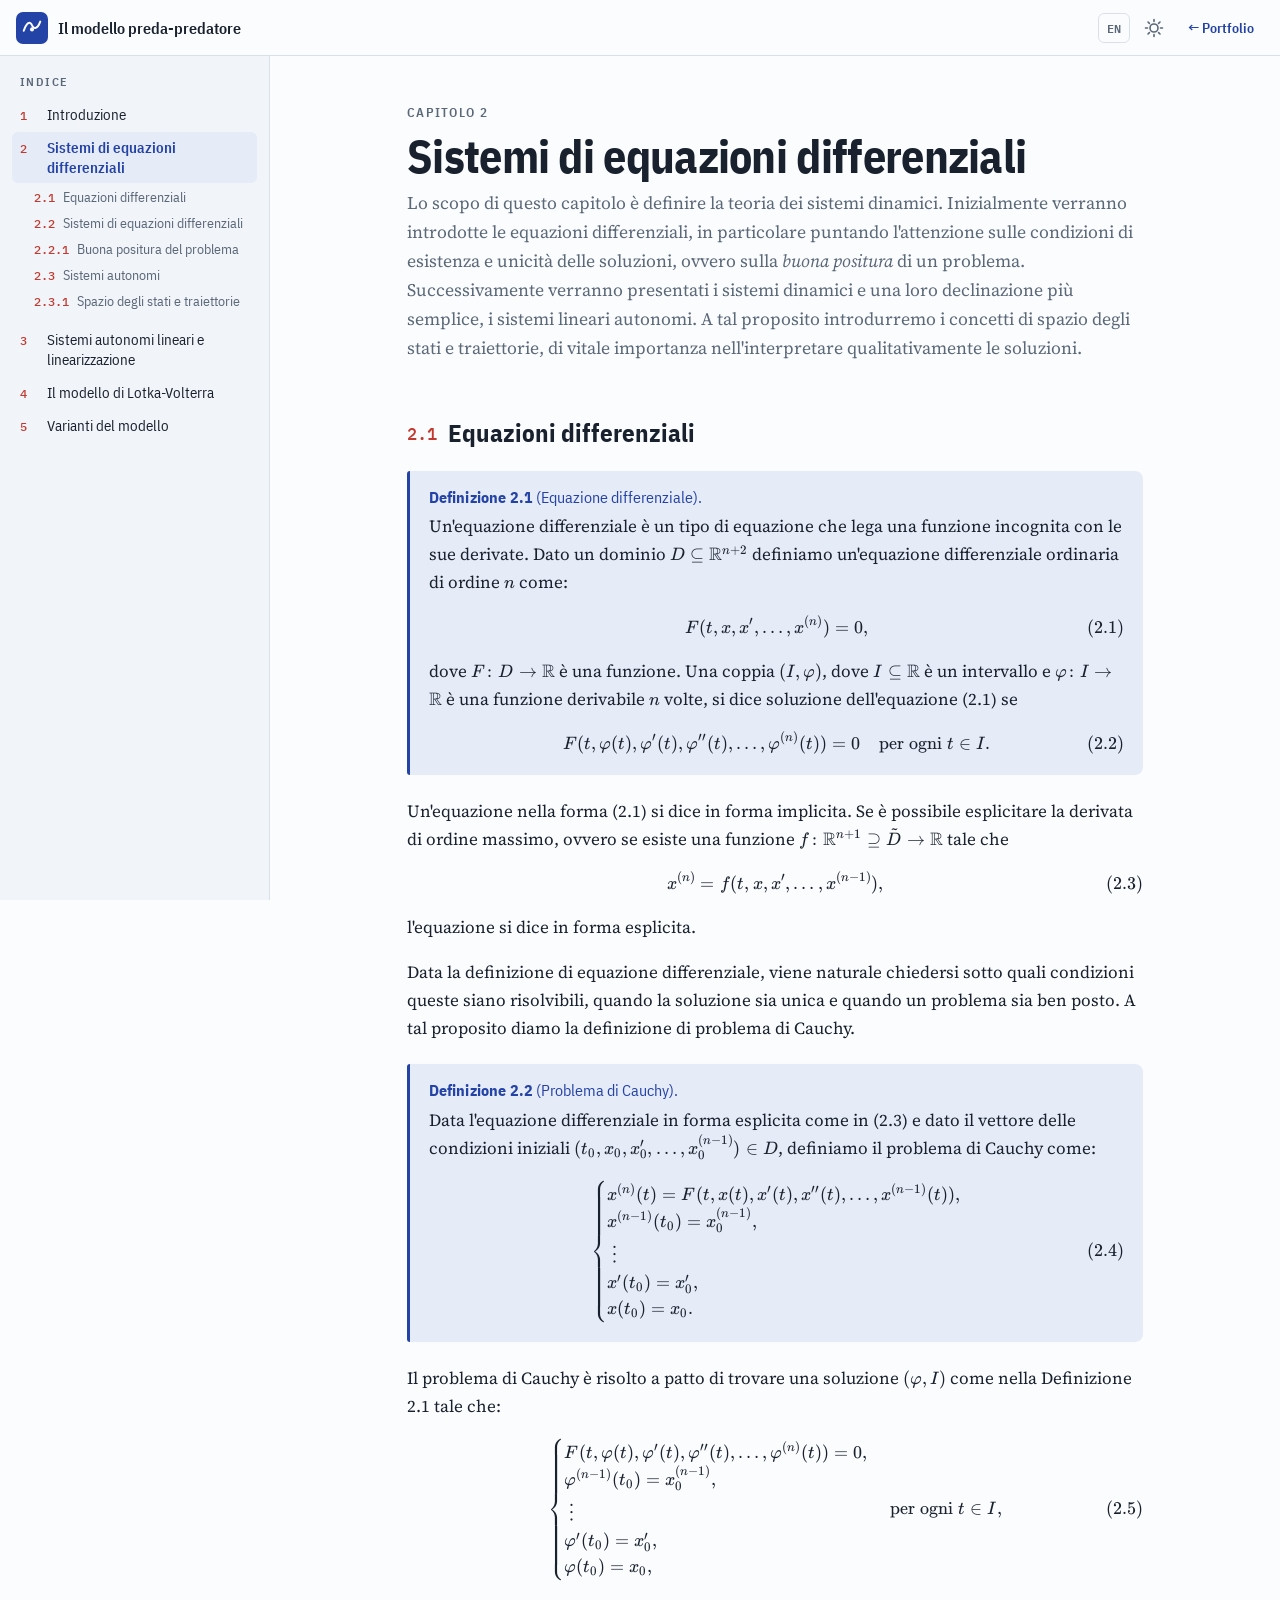
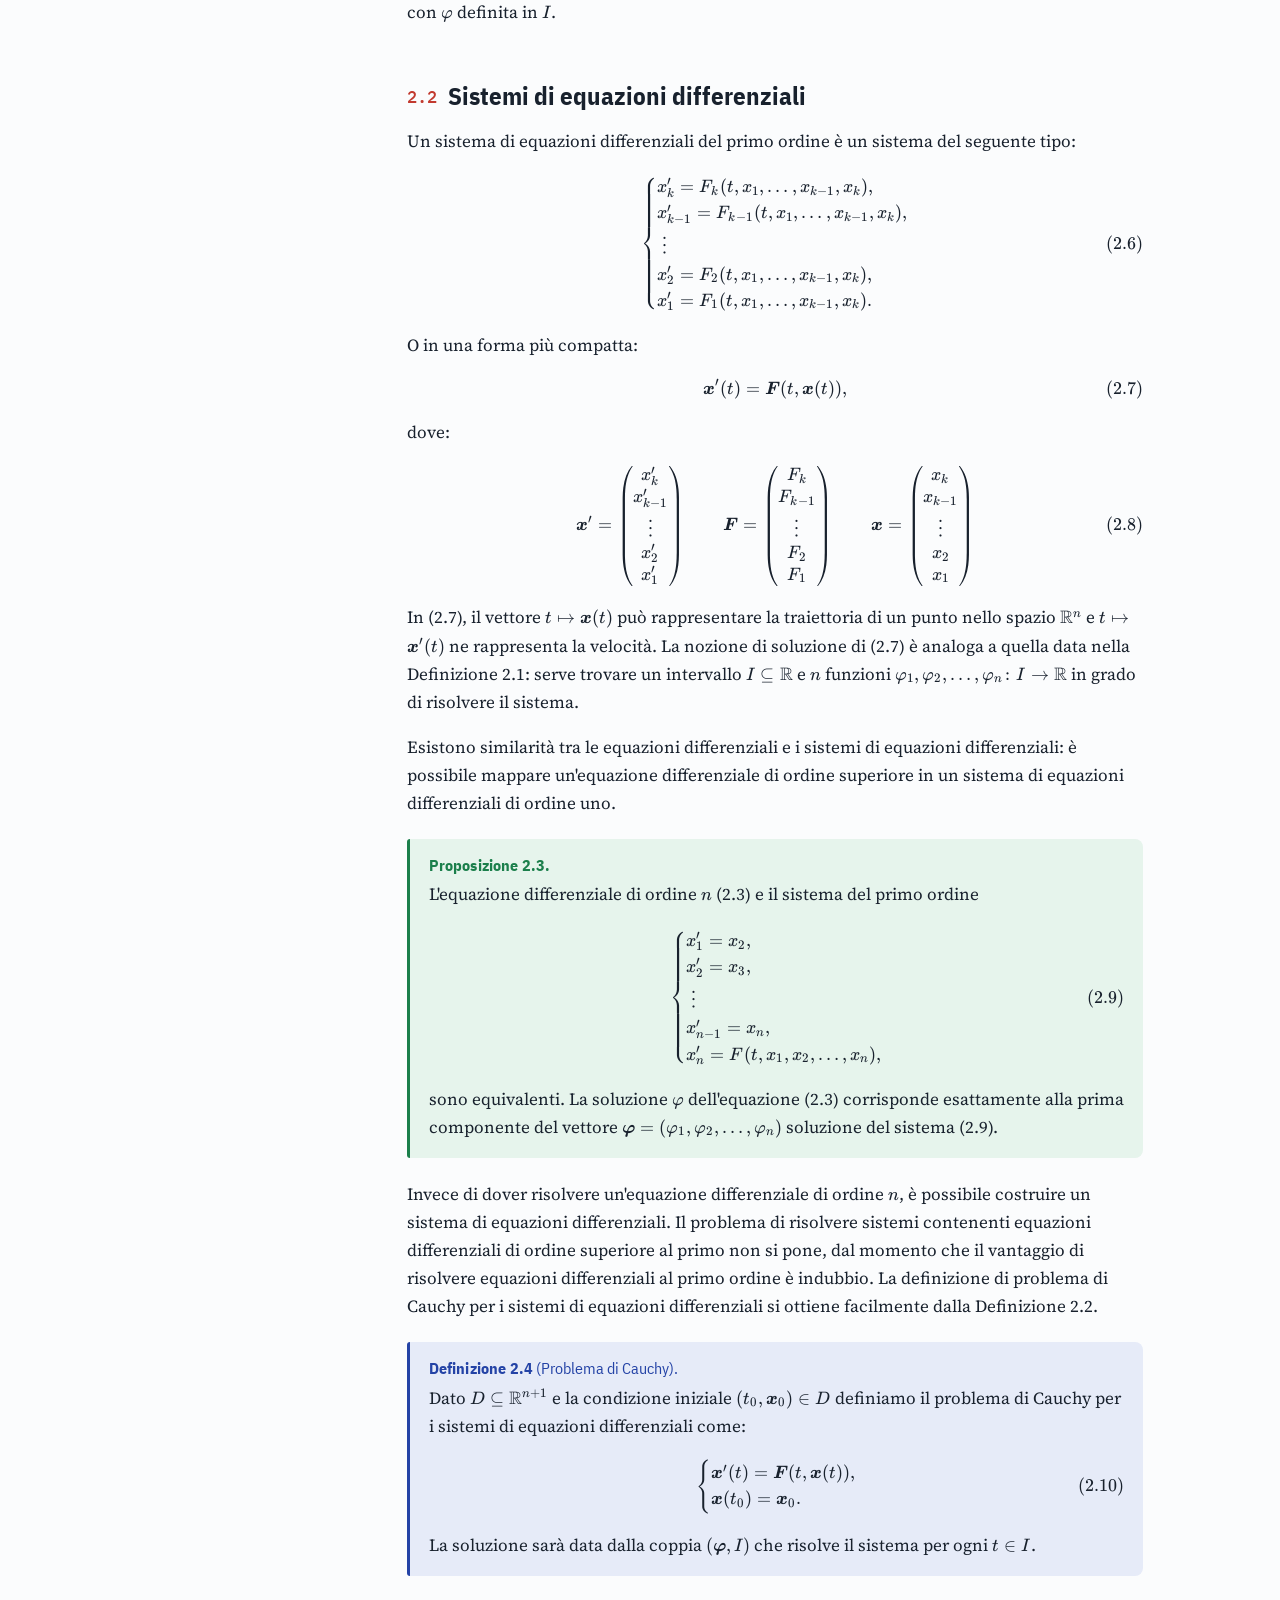
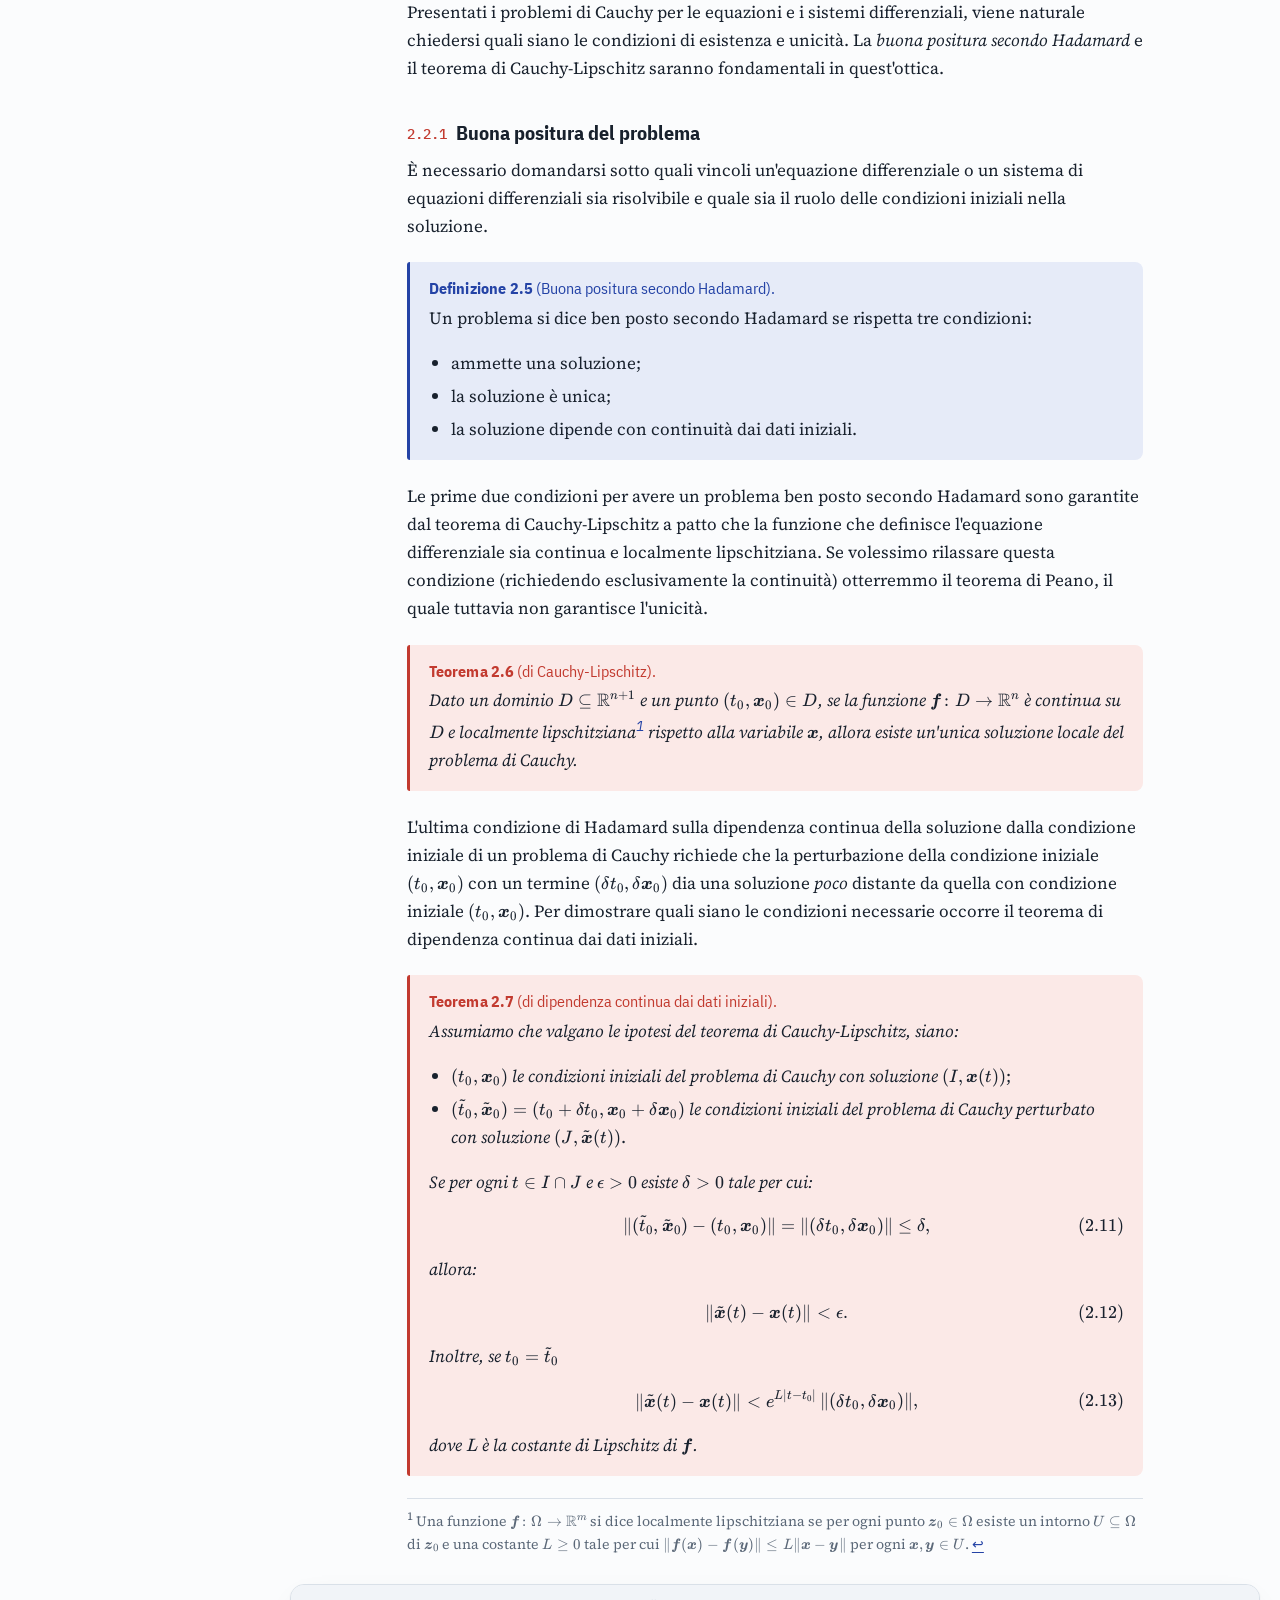
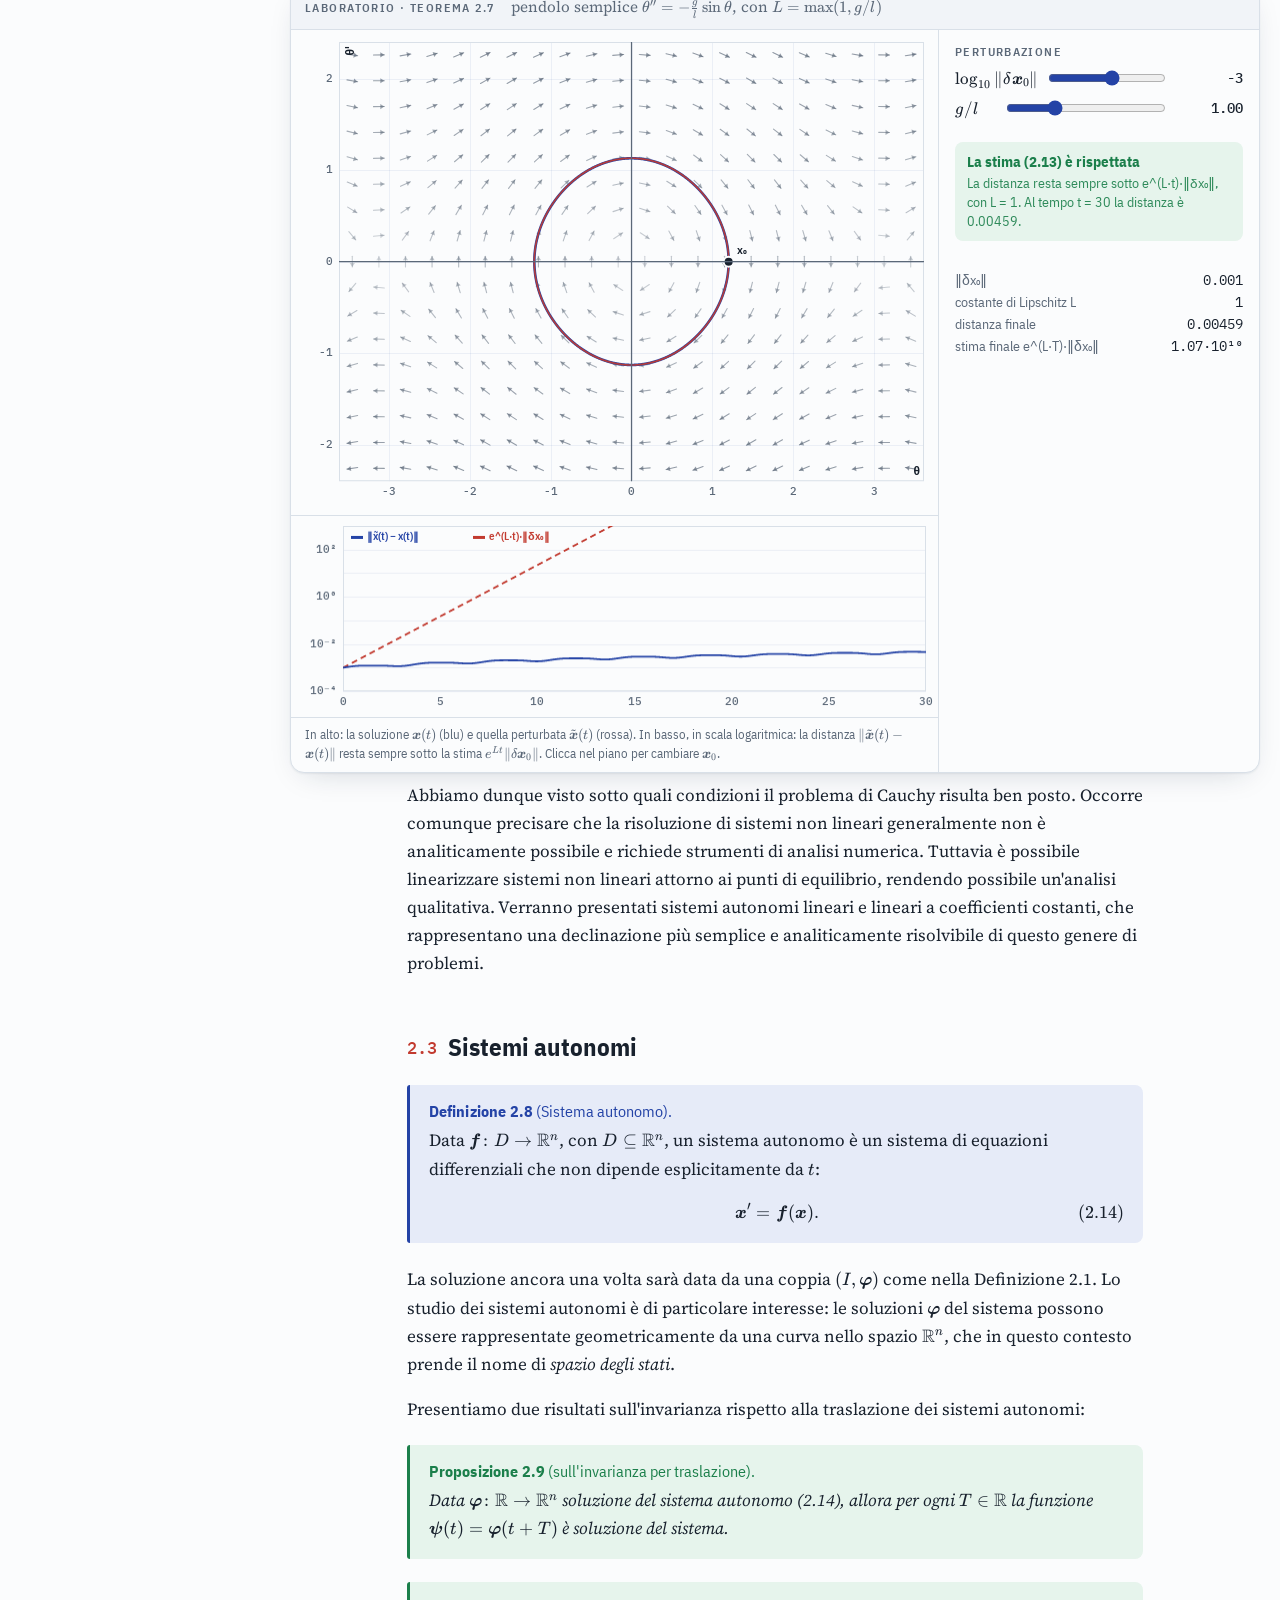
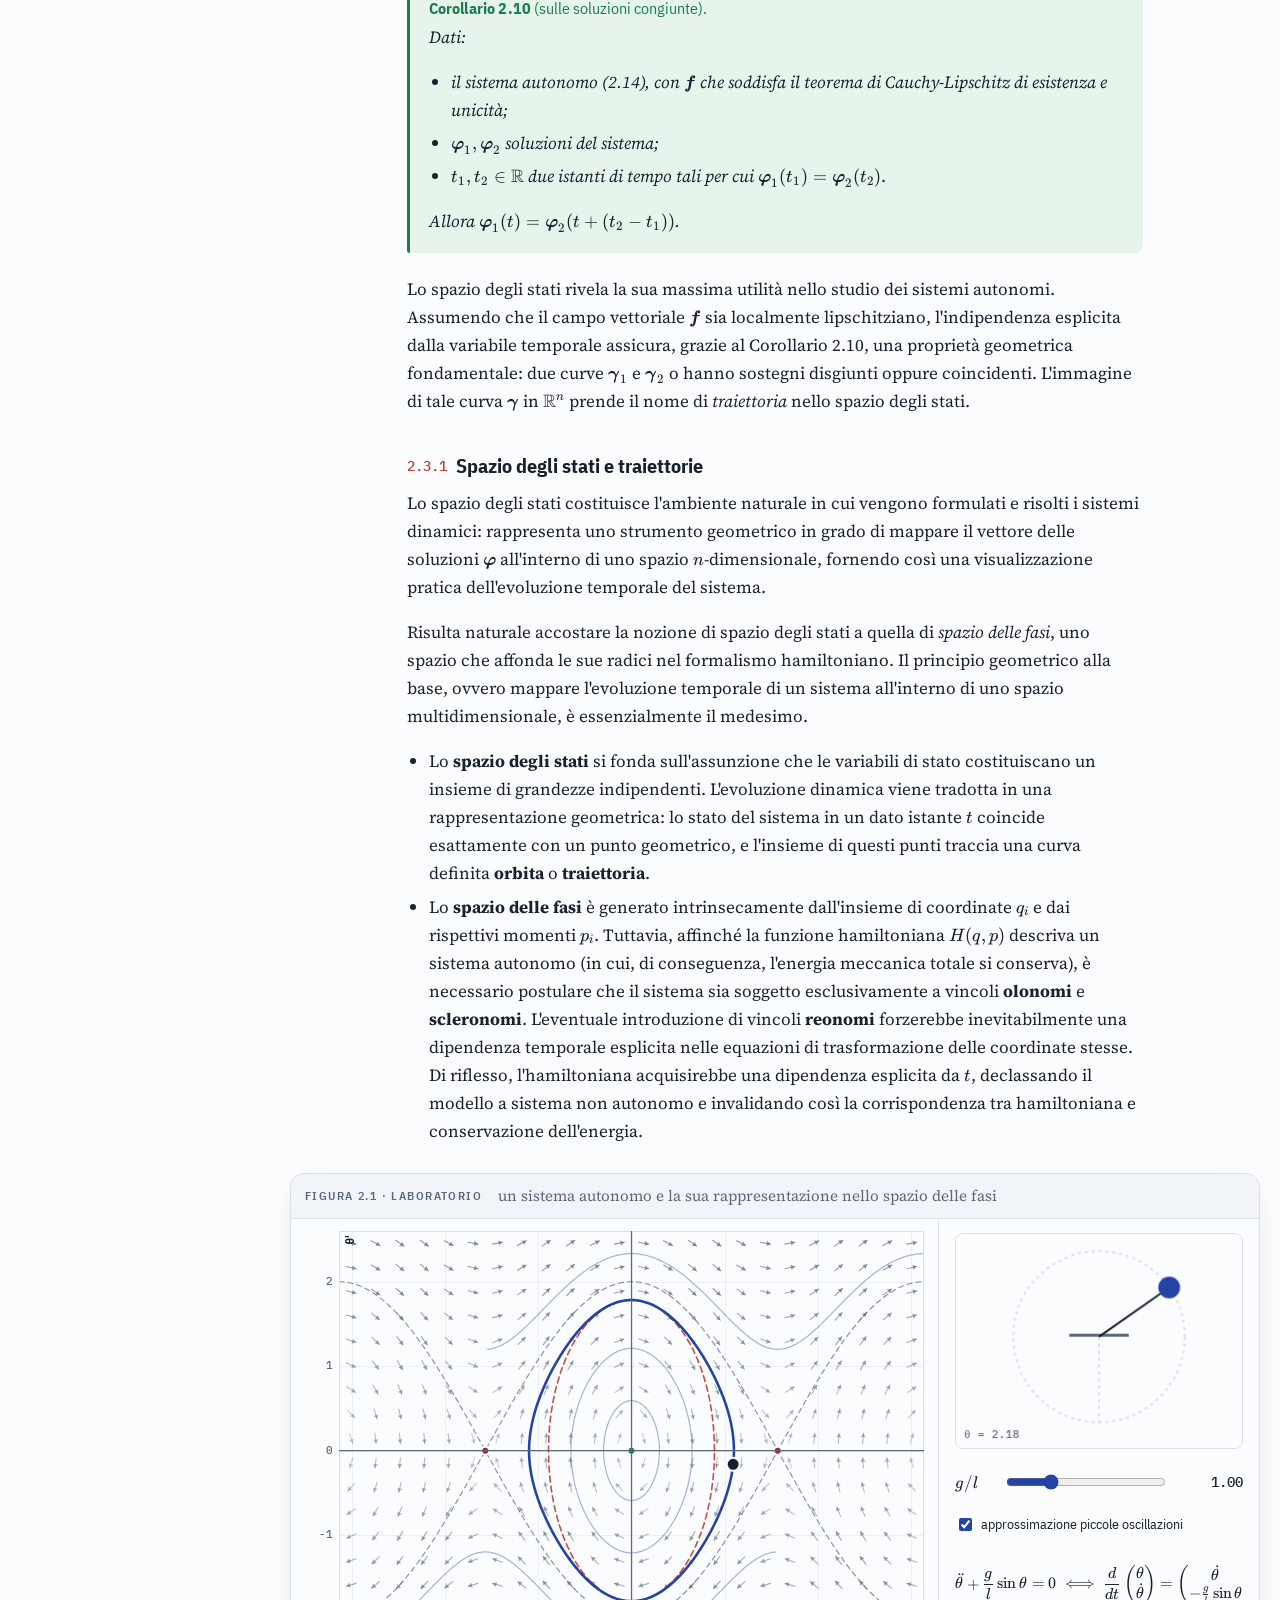
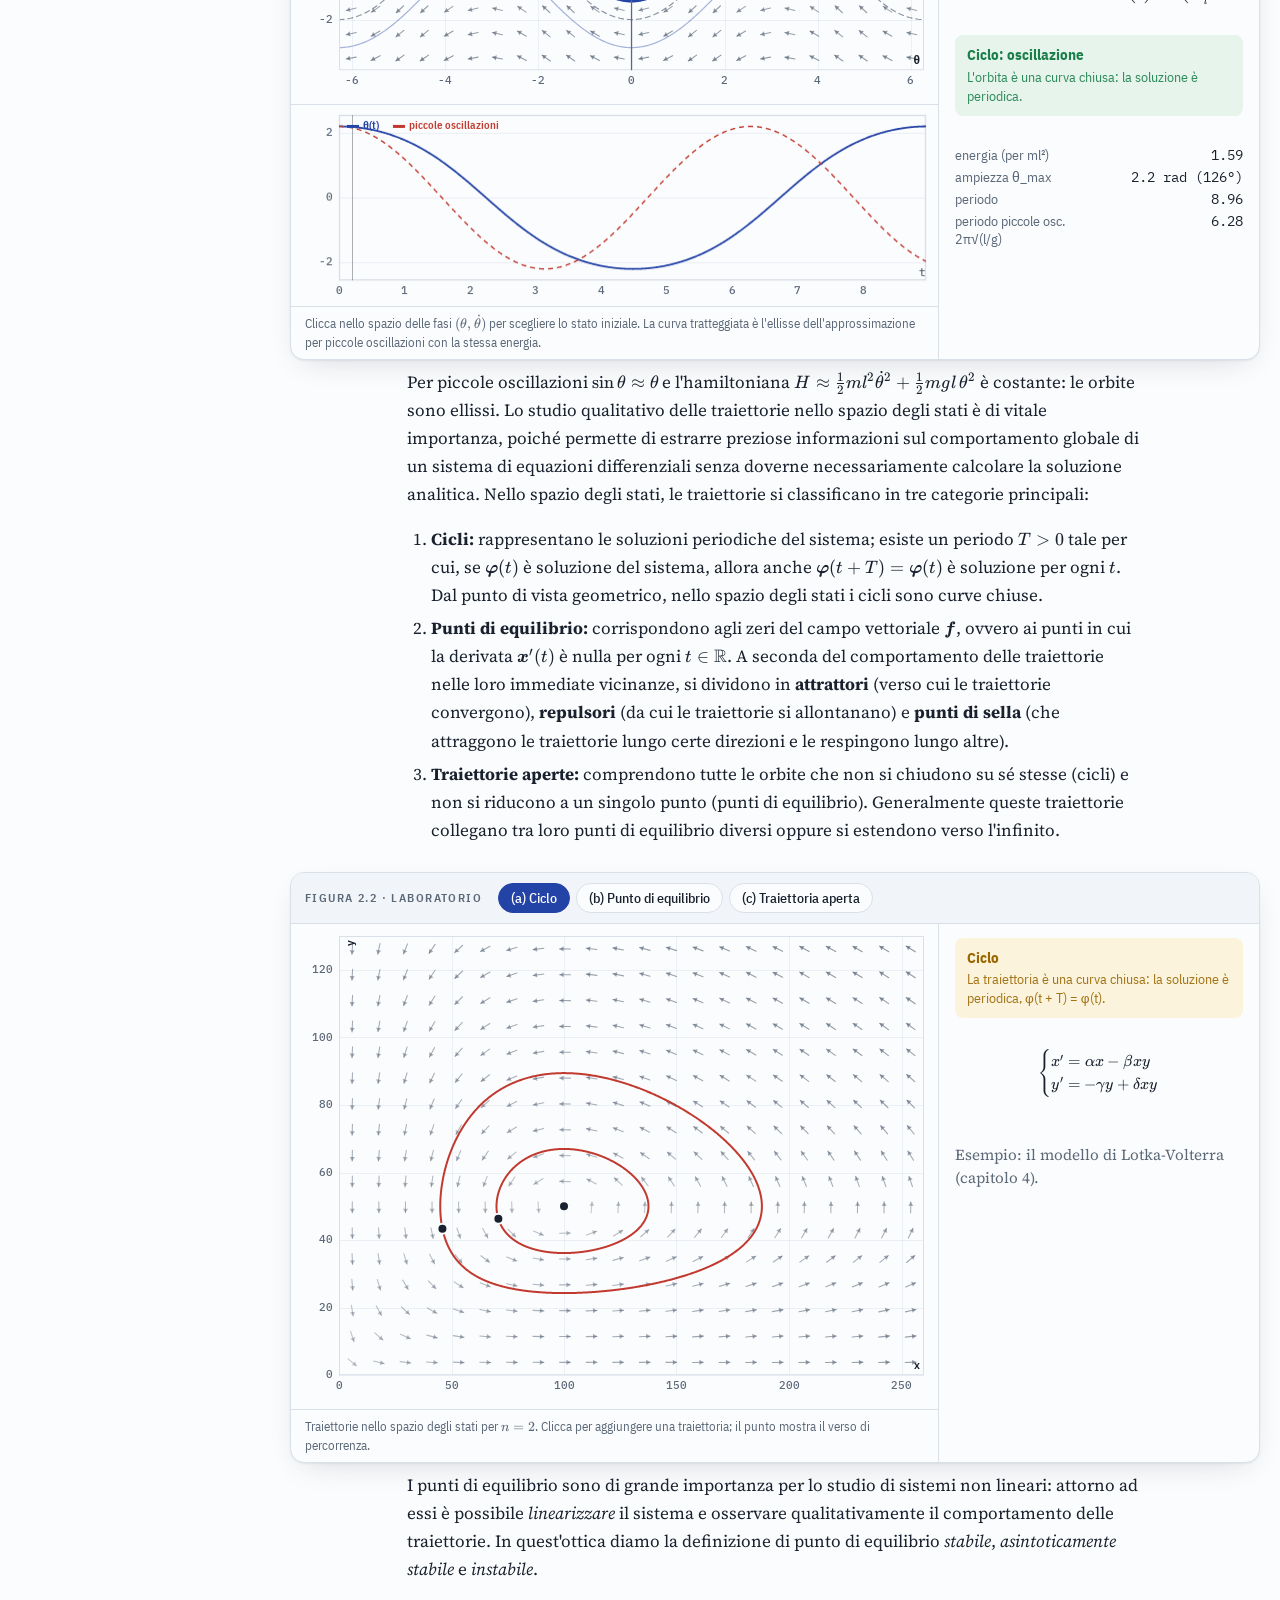
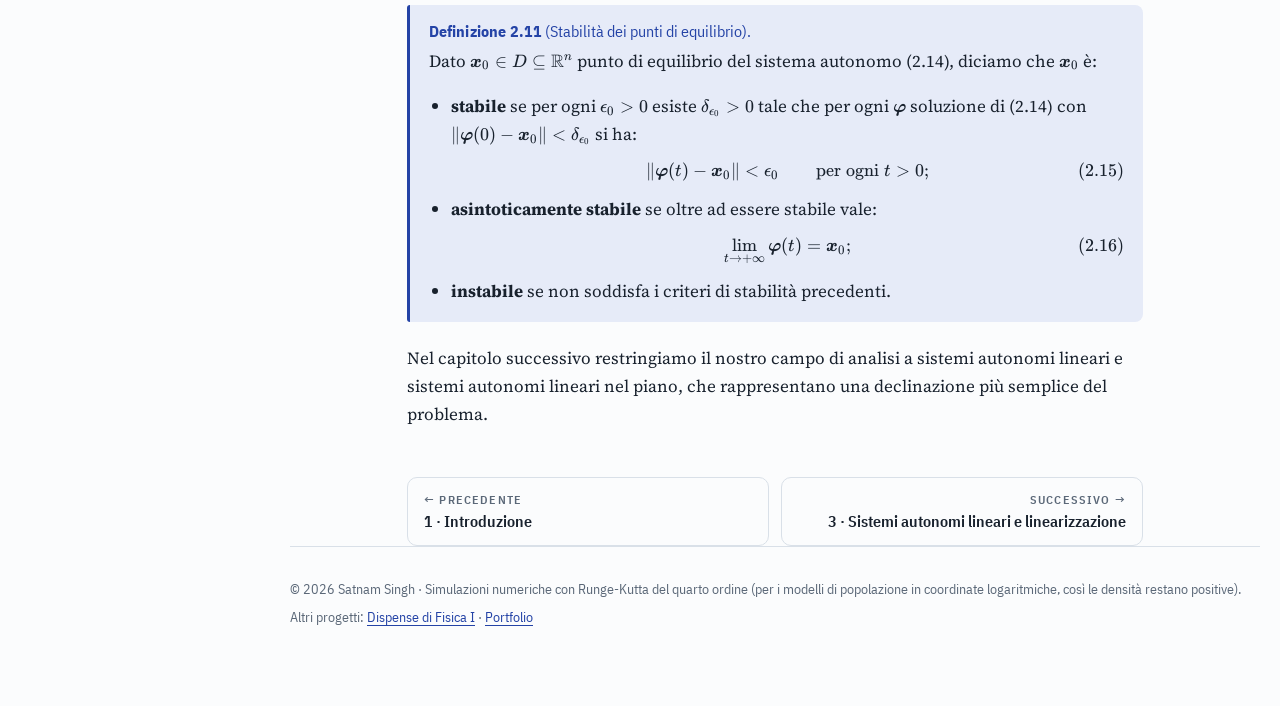
==== commit b50f38a9: "Add files via upload" ====
--- a/capitolo-2.html
+++ b/capitolo-2.html
@@ -26,6 +26,46 @@
 <link rel="stylesheet" href="https://fonts.googleapis.com/css2?family=IBM+Plex+Mono:wght@400;500&family=IBM+Plex+Sans+Condensed:wght@500;600;700&family=Source+Serif+4:ital,opsz,wght@0,8..60,400;0,8..60,600;1,8..60,400&display=swap">
 <link rel="stylesheet" href="assets/katex.min.css">
 <link rel="stylesheet" href="assets/style.css">
+<!-- analytics:start -->
+<!-- Google tag (gtag.js) + consenso -->
+<script>
+(function(){
+  if(!/(^|\.)namsat\.github\.io$/.test(location.hostname))return;
+  var ID='G-EHDDLEJ30T',K='ss-consent',w=window,d=document;
+  w.dataLayer=w.dataLayer||[];function gtag(){dataLayer.push(arguments)}w.gtag=gtag;
+  var c=null;try{c=localStorage.getItem(K)}catch(e){}
+  gtag('consent','default',{ad_storage:'denied',ad_user_data:'denied',ad_personalization:'denied',analytics_storage:c==='y'?'granted':'denied'});
+  gtag('js',new Date());gtag('config',ID);
+  var it=(d.documentElement.lang||'').slice(0,2)==='it';
+  var T=it?{m:'Uso Google Analytics per contare le visite in forma aggregata. Niente pubblicità, niente profilazione.',y:'Accetta',n:'Rifiuta',p:'Preferenze cookie'}
+          :{m:'I use Google Analytics to count visits in aggregate. No ads, no profiling.',y:'Accept',n:'Decline',p:'Cookie preferences'};
+  function set(v){try{localStorage.setItem(K,v)}catch(e){}gtag('consent','update',{analytics_storage:v==='y'?'granted':'denied'});var b=d.getElementById('ss-cb');if(b)b.remove()}
+  function show(){
+    if(d.getElementById('ss-cb'))return;
+    var b=d.createElement('div');b.id='ss-cb';b.setAttribute('role','dialog');b.setAttribute('aria-label',T.p);b.className='notranslate';
+    b.innerHTML='<p>'+T.m+'</p><div><button type="button" data-v="n">'+T.n+'</button><button type="button" data-v="y">'+T.y+'</button></div>';
+    b.addEventListener('click',function(e){var v=e.target.getAttribute&&e.target.getAttribute('data-v');if(v)set(v)});
+    d.body.appendChild(b);
+  }
+  w.ssConsent=show;
+  var css='#ss-cb{position:fixed;left:16px;right:16px;bottom:16px;z-index:2147483000;max-width:34rem;margin:0 auto;display:flex;flex-wrap:wrap;gap:.6rem 1rem;align-items:center;justify-content:space-between;padding:.75rem .9rem;border-radius:10px;font:14px/1.45 system-ui,-apple-system,Segoe UI,sans-serif;background:#fff;color:#1d1d1f;border:1px solid rgba(0,0,0,.14);box-shadow:0 8px 28px rgba(0,0,0,.16)}'
+   +'#ss-cb p{margin:0;flex:1 1 16rem}#ss-cb div{display:flex;gap:.5rem}'
+   +'#ss-cb button{font:inherit;cursor:pointer;padding:.4rem .9rem;border-radius:7px;border:1px solid currentColor;background:transparent;color:inherit}'
+   +'#ss-cb button[data-v=y]{background:#1d1d1f;color:#fff;border-color:#1d1d1f}'
+   +'@media (prefers-color-scheme:dark){:root:not([data-theme=light]) #ss-cb{background:#1f2023;color:#ececec;border-color:rgba(255,255,255,.16)}:root:not([data-theme=light]) #ss-cb button[data-v=y]{background:#ececec;color:#1f2023;border-color:#ececec}}'
+   +':root[data-theme=dark] #ss-cb{background:#1f2023;color:#ececec;border-color:rgba(255,255,255,.16)}:root[data-theme=dark] #ss-cb button[data-v=y]{background:#ececec;color:#1f2023;border-color:#ececec}'
+   +'.ss-cl{font:inherit;color:inherit;opacity:.75;background:none;border:0;padding:0;cursor:pointer;text-decoration:underline}';
+  var st=d.createElement('style');st.textContent=css;d.head.appendChild(st);
+  function ready(){
+    var f=d.querySelectorAll('footer');f=f[f.length-1];
+    if(f){var l=d.createElement('button');l.type='button';l.className='ss-cl';l.textContent=T.p;l.onclick=show;var p=d.createElement('p');p.appendChild(l);f.appendChild(p)}
+    if(c!=='y'&&c!=='n')show();
+  }
+  if(d.readyState==='loading')d.addEventListener('DOMContentLoaded',ready);else ready();
+})();
+</script>
+<script async src="https://www.googletagmanager.com/gtag/js?id=G-EHDDLEJ30T"></script>
+<!-- analytics:end -->
 </head>
 <body>
 <a class="skip" href="#main">Vai al contenuto</a>
